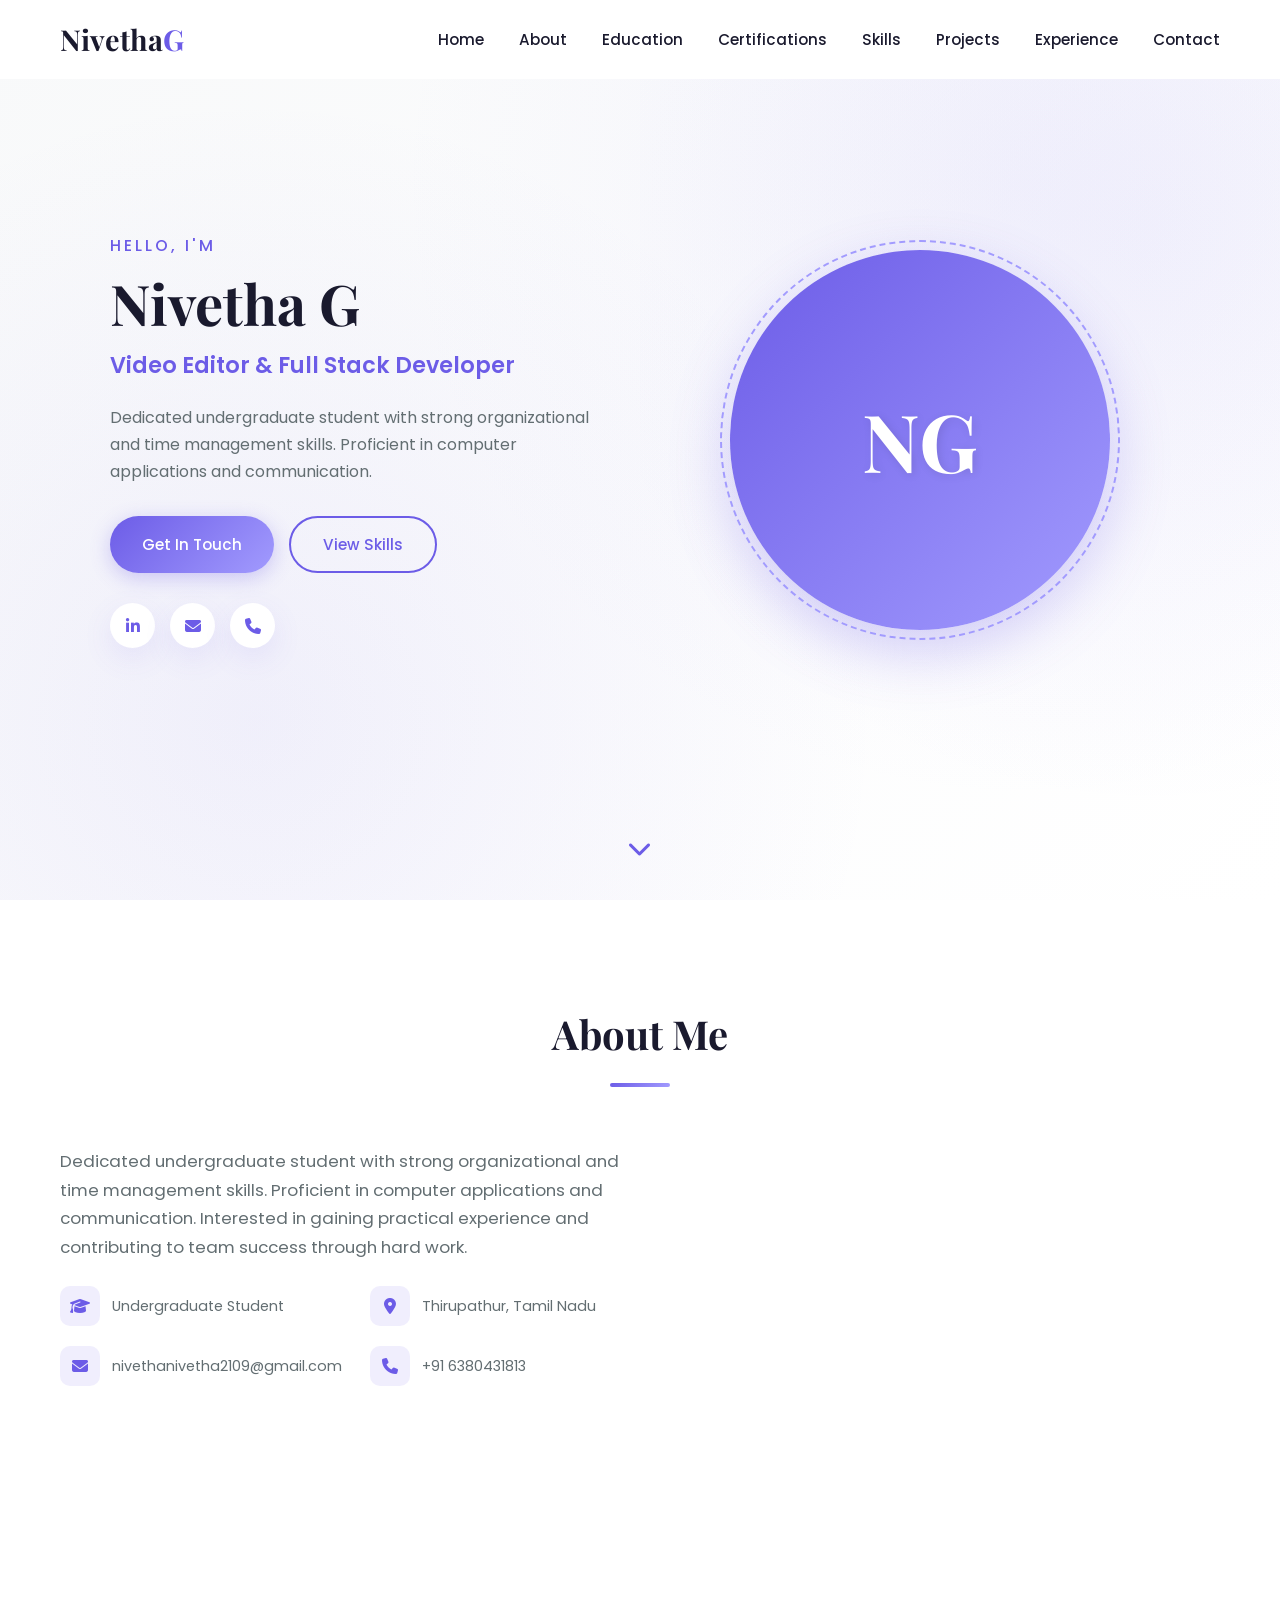
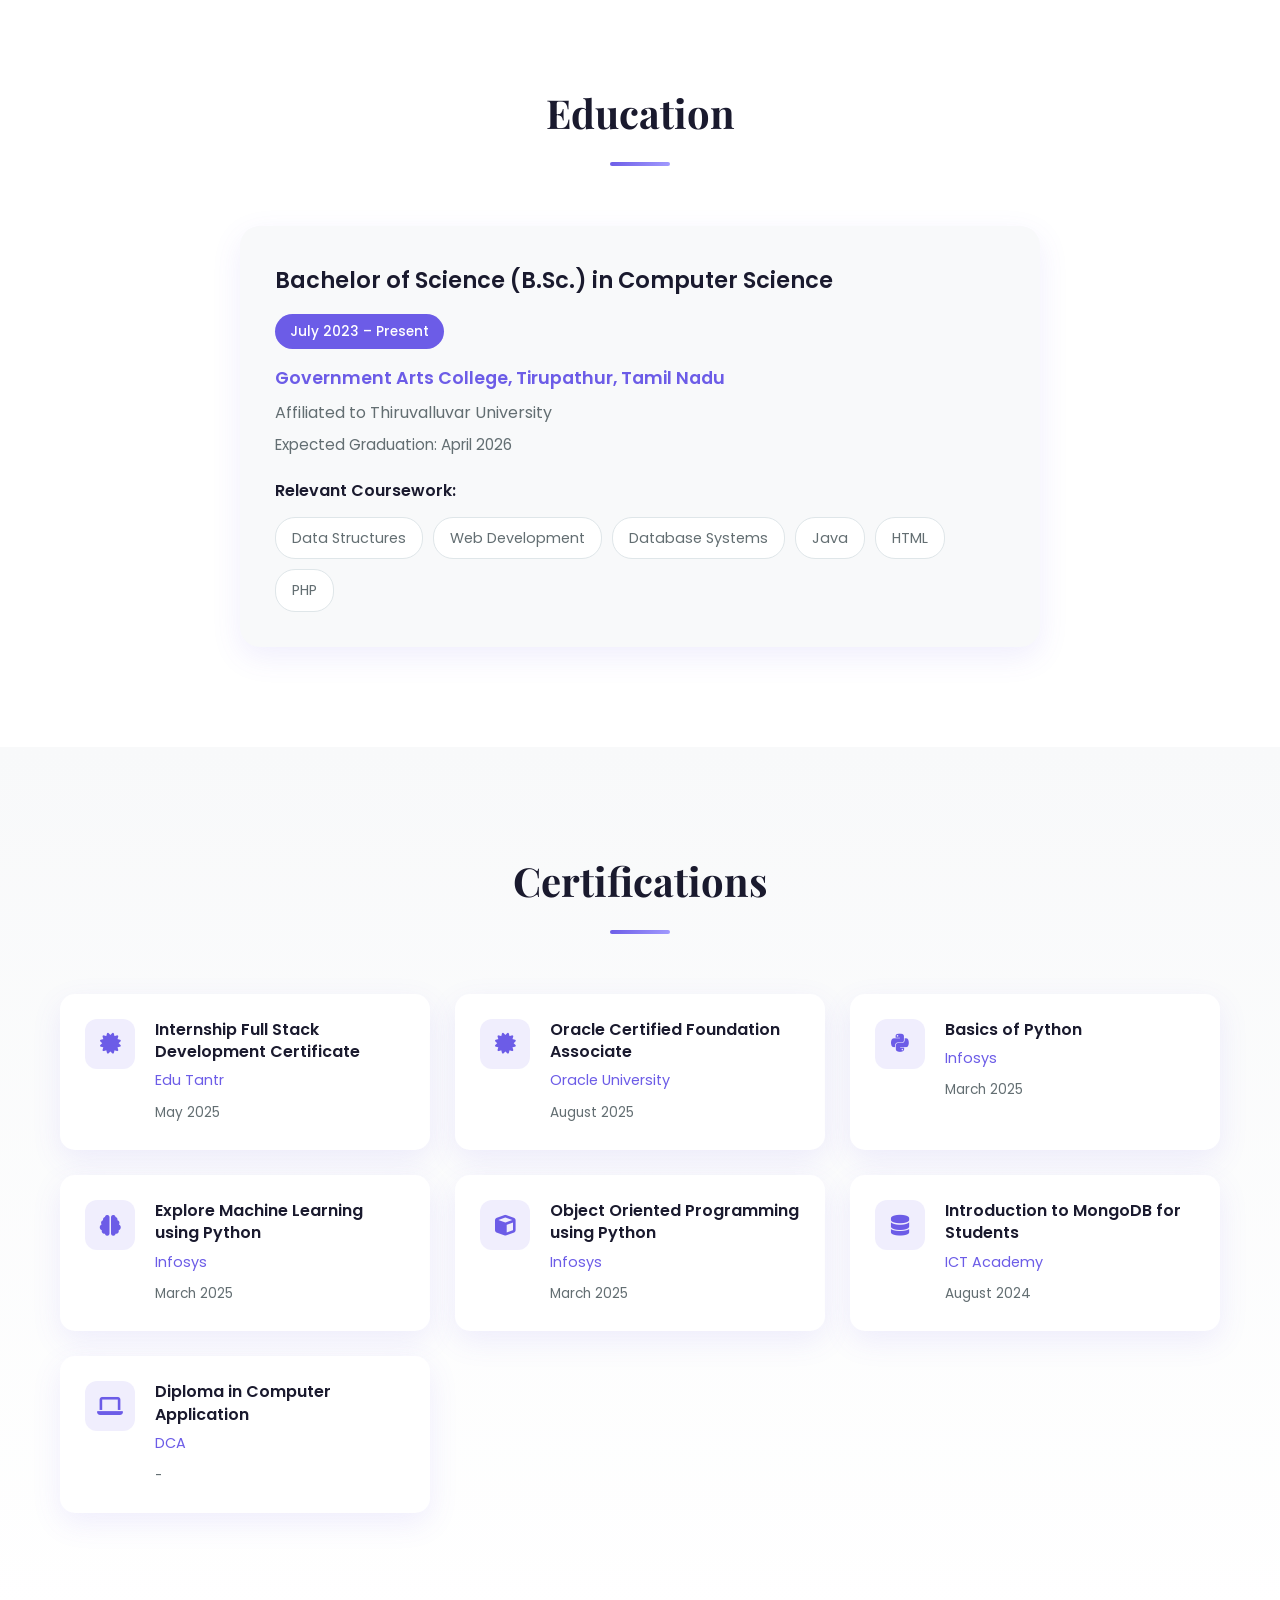
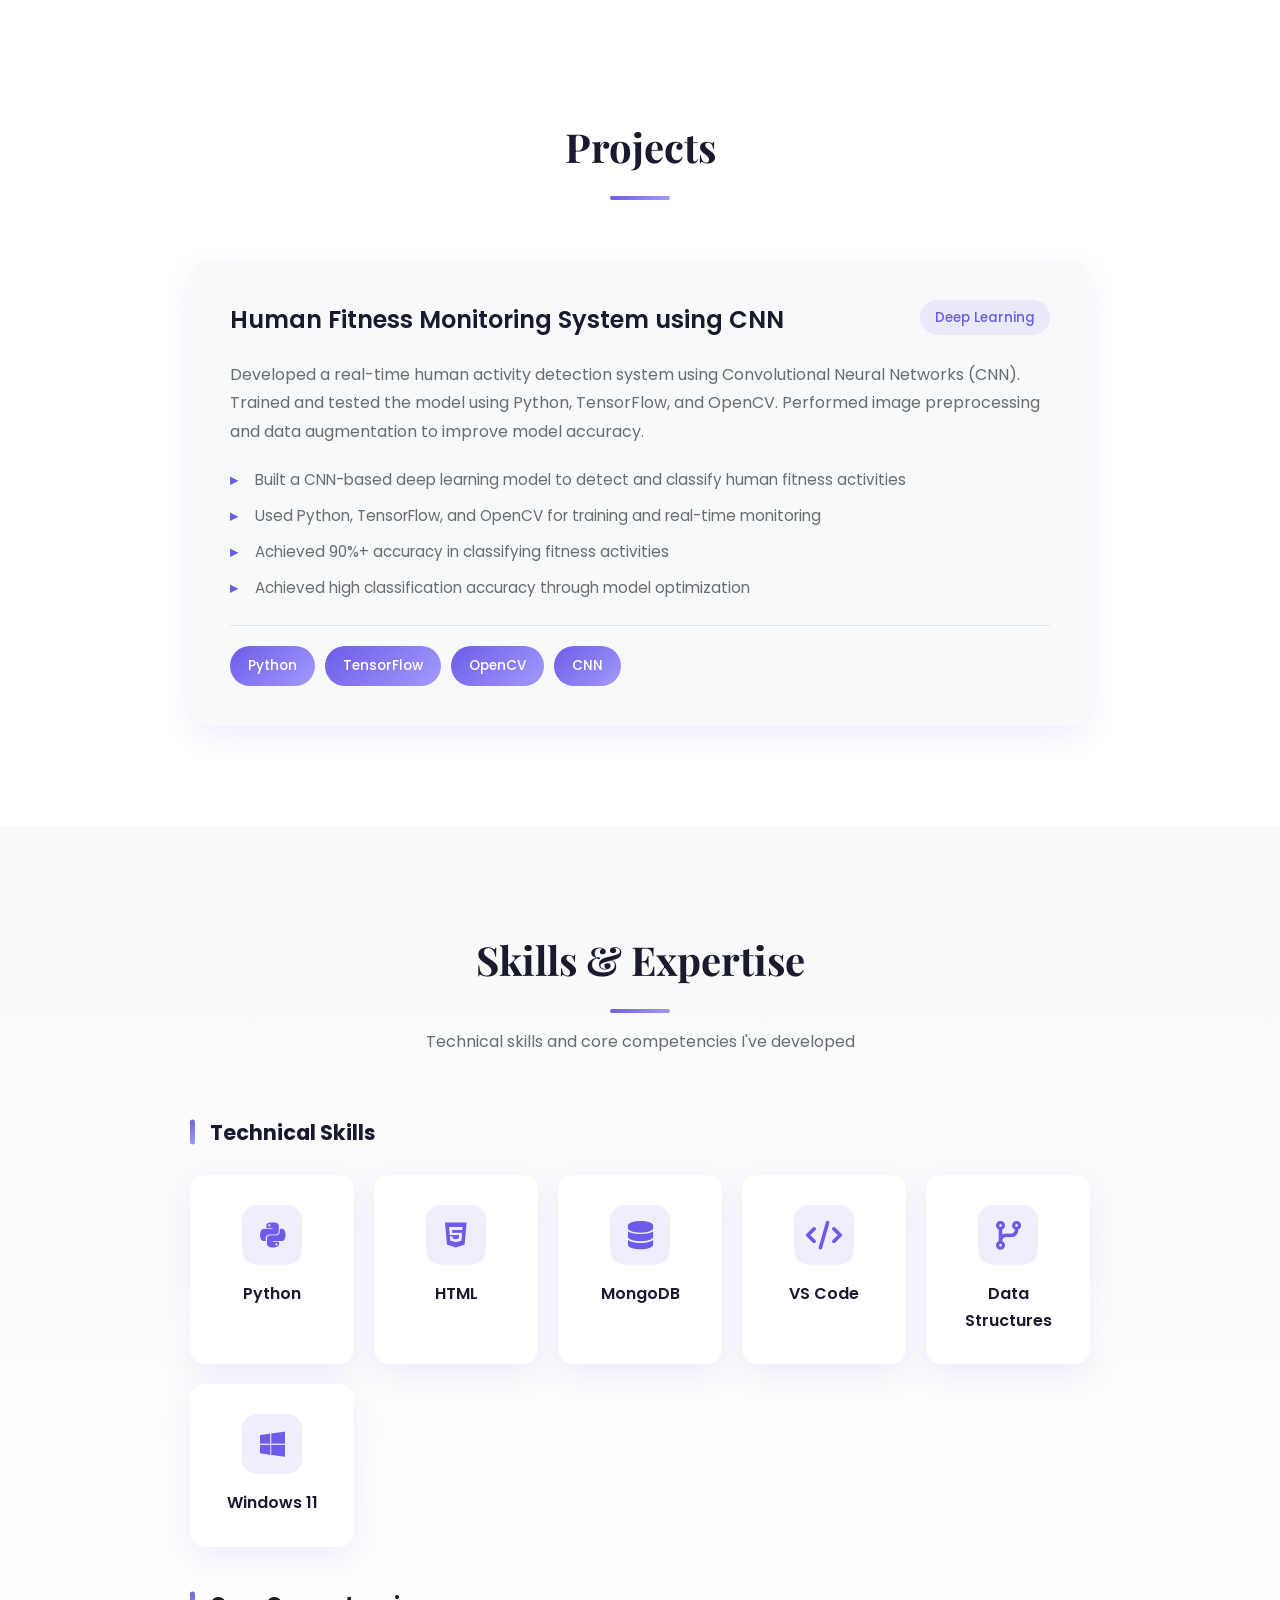
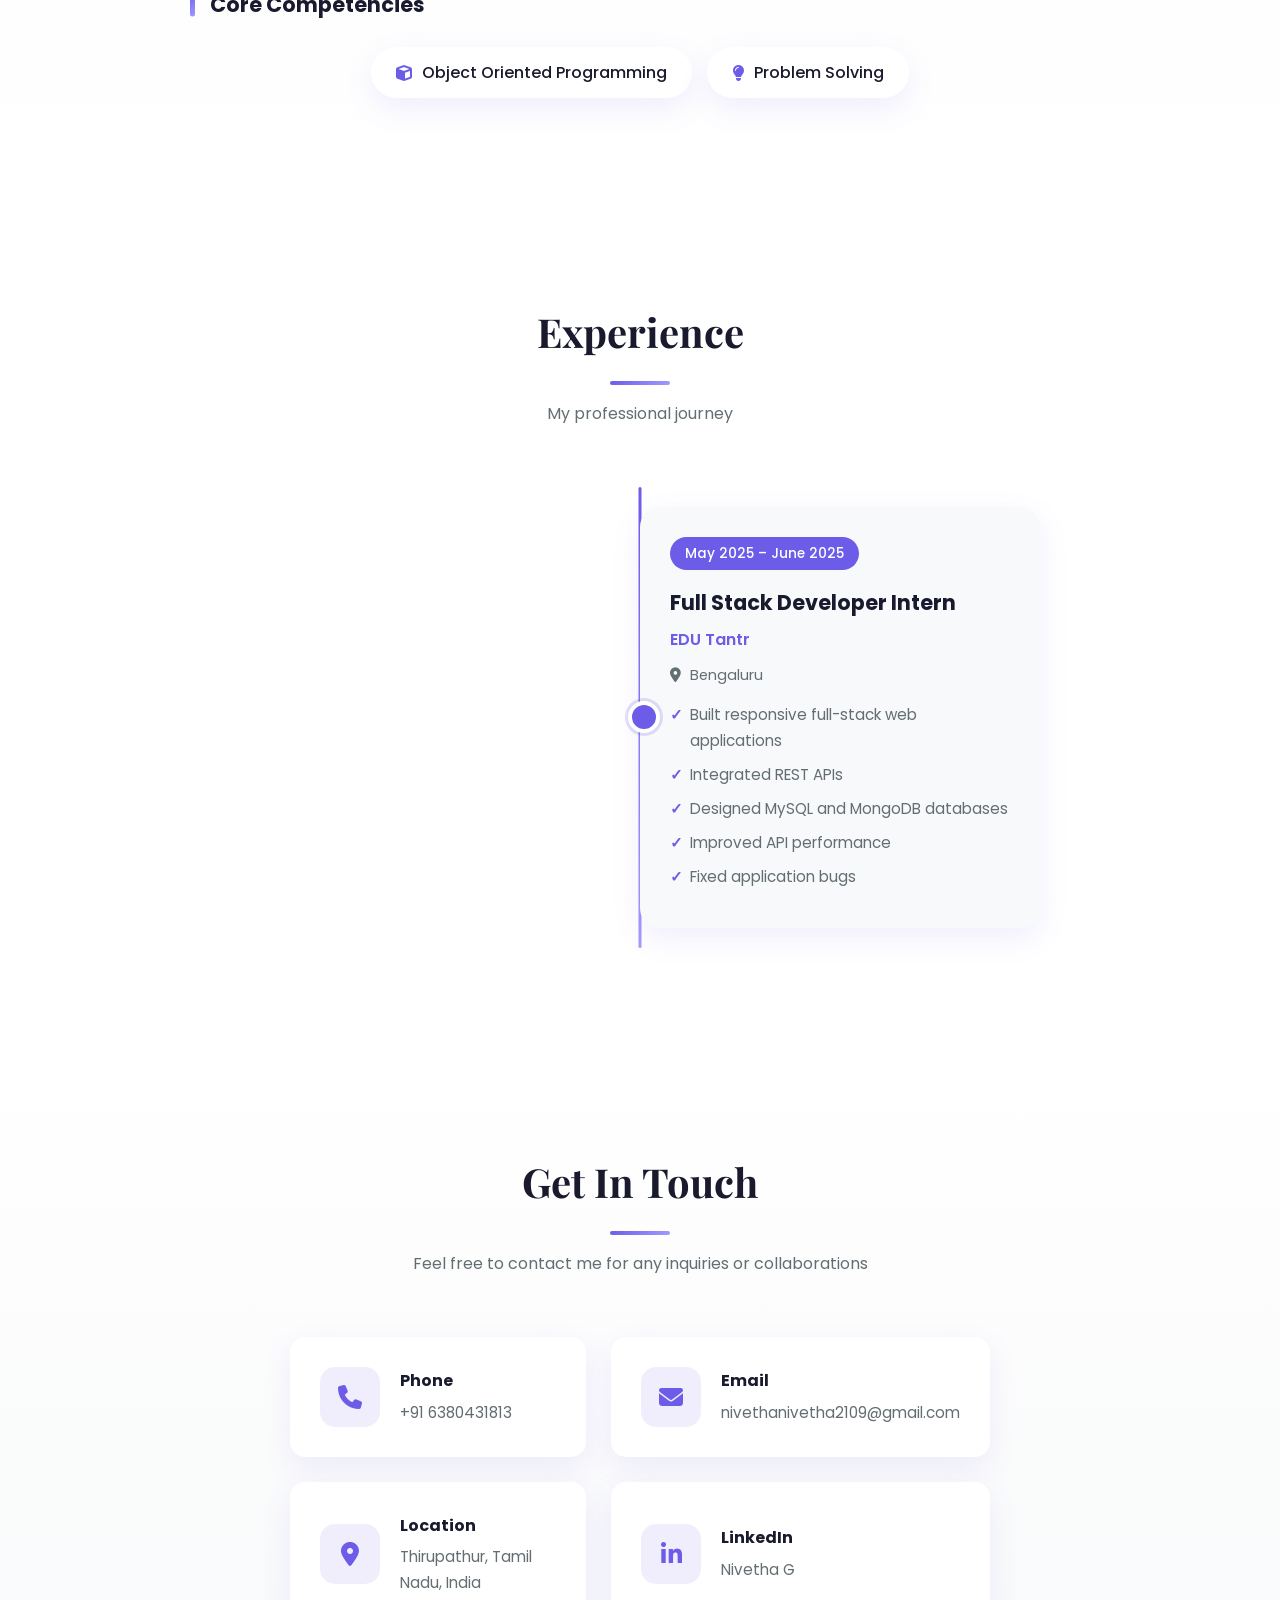
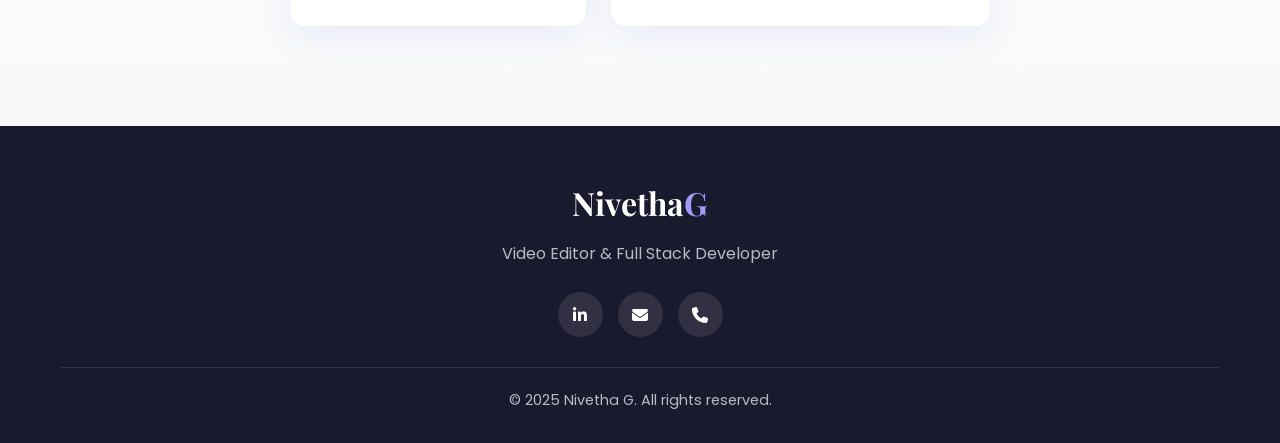
==== index.html @ 97161a3c "first commit" ====
<!DOCTYPE html>
<html lang="en">

<head>
    <meta charset="UTF-8">
    <meta name="viewport" content="width=device-width, initial-scale=1.0">
    <meta name="description" content="Nivetha G - Video Editor & Full Stack Developer Portfolio">
    <meta name="keywords" content="Full Stack Developer, Video Editor, Portfolio, Python, HTML, MongoDB">
    <meta name="author" content="Nivetha G">
    <title>Nivetha G | Video Editor & Full Stack Developer</title>
    <link rel="stylesheet" href="style.css">
    <link rel="preconnect" href="https://fonts.googleapis.com">
    <link rel="preconnect" href="https://fonts.gstatic.com" crossorigin>
    <link
        href="https://fonts.googleapis.com/css2?family=Poppins:wght@300;400;500;600;700&family=Playfair+Display:wght@400;500;600;700&display=swap"
        rel="stylesheet">
    <link rel="stylesheet" href="https://cdnjs.cloudflare.com/ajax/libs/font-awesome/6.4.0/css/all.min.css">
</head>

<body>
    <!-- Navigation -->
    <nav class="navbar" id="navbar">
        <div class="container">
            <a href="#home" class="logo">Nivetha<span>G</span></a>
            <ul class="nav-links">
                <li><a href="#home">Home</a></li>
                <li><a href="#about">About</a></li>
                <li><a href="#education">Education</a></li>
                <li><a href="#certifications">Certifications</a></li>
                <li><a href="#skills">Skills</a></li>
                <li><a href="#projects">Projects</a></li>
                <li><a href="#experience">Experience</a></li>
                <li><a href="#contact">Contact</a></li>
            </ul>
            <div class="hamburger" id="hamburger">
                <span></span>
                <span></span>
                <span></span>
            </div>
        </div>
    </nav>

    <!-- Hero Section -->
    <section class="hero" id="home">
        <div class="hero-bg"></div>
        <div class="container">
            <div class="hero-content">
                <div class="hero-text">
                    <span class="greeting">Hello, I'm</span>
                    <h1>Nivetha G</h1>
                    <p class="tagline">Video Editor & Full Stack Developer</p>
                    <p class="hero-intro">Dedicated undergraduate student with strong organizational and time management
                        skills. Proficient in computer applications and communication.</p>
                    <div class="hero-buttons">
                        <a href="#contact" class="btn btn-primary">Get In Touch</a>
                        <a href="#skills" class="btn btn-outline">View Skills</a>
                    </div>
                    <div class="social-links">
                        <a href="https://www.linkedin.com/in/nivetha-nivetha-5a3a42319/" target="_blank"
                            aria-label="LinkedIn"><i class="fab fa-linkedin-in"></i></a>
                        <a href="mailto:nivethanivetha2109@gmail.com" aria-label="Email"><i
                                class="fas fa-envelope"></i></a>
                        <a href="tel:6380431813" aria-label="Phone"><i class="fas fa-phone"></i></a>
                    </div>
                </div>
                <div class="hero-visual">
                    <div class="avatar-container">
                        <div class="avatar-placeholder">NG</div>
                    </div>
                </div>
            </div>
        </div>
        <a href="#about" class="scroll-down">
            <i class="fas fa-chevron-down"></i>
        </a>
    </section>

    <!-- About Section -->
    <section class="about" id="about">
        <div class="container">
            <div class="section-header">
                <h2>About Me</h2>
                <div class="underline"></div>
            </div>
            <div class="about-content">
                <div class="about-text">
                    <p>Dedicated undergraduate student with strong organizational and time management skills. Proficient
                        in computer applications and communication. Interested in gaining practical experience and
                        contributing to team success through hard work.</p>
                    <div class="about-info">
                        <div class="info-item">
                            <i class="fas fa-graduation-cap"></i>
                            <span>Undergraduate Student</span>
                        </div>
                        <div class="info-item">
                            <i class="fas fa-map-marker-alt"></i>
                            <span>Thirupathur, Tamil Nadu</span>
                        </div>
                        <div class="info-item">
                            <i class="fas fa-envelope"></i>
                            <span>nivethanivetha2109@gmail.com</span>
                        </div>
                        <div class="info-item">
                            <i class="fas fa-phone"></i>
                            <span>+91 6380431813</span>
                        </div>
                    </div>
                </div>
                <div class="about-stats">
                    <div class="stat-card">
                        <div class="stat-number">1+</div>
                        <div class="stat-label">Years Experience</div>
                    </div>
                    <div class="stat-card">
                        <div class="stat-number">5+</div>
                        <div class="stat-label">Skills</div>
                    </div>
                    <div class="stat-card">
                        <div class="stat-number">5+</div>
                        <div class="stat-label">Technologies</div>
                    </div>
                    <div class="stat-card">
                        <div class="stat-number">1</div>
                        <div class="stat-label">Internship</div>
                    </div>
                </div>
            </div>
        </div>
    </section>

    <!-- Education Section -->
    <section class="education" id="education">
        <div class="container">
            <div class="section-header">
                <h2>Education</h2>
                <div class="underline"></div>
            </div>
            <div class="education-content">
                <div class="education-card">
                    <div class="edu-header">
                        <h3>Bachelor of Science (B.Sc.) in Computer Science</h3>
                        <span class="edu-year">July 2023 – Present</span>
                    </div>
                    <h4 class="edu-college">Government Arts College, Tirupathur, Tamil Nadu</h4>
                    <p class="edu-affiliation">Affiliated to Thiruvalluvar University</p>
                    <p class="edu-expected">Expected Graduation: April 2026</p>
                    <div class="edu-coursework">
                        <h5>Relevant Coursework:</h5>
                        <ul class="course-list">
                            <li>Data Structures</li>
                            <li>Web Development</li>
                            <li>Database Systems</li>
                            <li>Java</li>
                            <li>HTML</li>
                            <li>PHP</li>
                        </ul>
                    </div>
                </div>
            </div>
        </div>
    </section>

    <!-- Certifications Section -->
    <section class="certifications" id="certifications">
        <div class="container">
            <div class="section-header">
                <h2>Certifications</h2>
                <div class="underline"></div>
            </div>
            <div class="cert-grid">
                <div class="cert-card">
                    <div class="cert-icon"><i class="fas fa-certificate"></i></div>
                    <div class="cert-details">
                        <h4>Internship Full Stack Development Certificate</h4>
                        <p class="cert-issuer">Edu Tantr</p>
                        <span class="cert-date">May 2025</span>
                    </div>
                </div>
                <div class="cert-card">
                    <div class="cert-icon"><i class="fas fa-certificate"></i></div>
                    <div class="cert-details">
                        <h4>Oracle Certified Foundation Associate</h4>
                        <p class="cert-issuer">Oracle University</p>
                        <span class="cert-date">August 2025</span>
                    </div>
                </div>
                <div class="cert-card">
                    <div class="cert-icon"><i class="fab fa-python"></i></div>
                    <div class="cert-details">
                        <h4>Basics of Python</h4>
                        <p class="cert-issuer">Infosys</p>
                        <span class="cert-date">March 2025</span>
                    </div>
                </div>
                <div class="cert-card">
                    <div class="cert-icon"><i class="fas fa-brain"></i></div>
                    <div class="cert-details">
                        <h4>Explore Machine Learning using Python</h4>
                        <p class="cert-issuer">Infosys</p>
                        <span class="cert-date">March 2025</span>
                    </div>
                </div>
                <div class="cert-card">
                    <div class="cert-icon"><i class="fas fa-cube"></i></div>
                    <div class="cert-details">
                        <h4>Object Oriented Programming using Python</h4>
                        <p class="cert-issuer">Infosys</p>
                        <span class="cert-date">March 2025</span>
                    </div>
                </div>
                <div class="cert-card">
                    <div class="cert-icon"><i class="fas fa-database"></i></div>
                    <div class="cert-details">
                        <h4>Introduction to MongoDB for Students</h4>
                        <p class="cert-issuer">ICT Academy</p>
                        <span class="cert-date">August 2024</span>
                    </div>
                </div>
                <div class="cert-card">
                    <div class="cert-icon"><i class="fas fa-laptop"></i></div>
                    <div class="cert-details">
                        <h4>Diploma in Computer Application</h4>
                        <p class="cert-issuer">DCA</p>
                        <span class="cert-date">-</span>
                    </div>
                </div>
            </div>
        </div>
    </section>

    <!-- Projects Section -->
    <section class="projects" id="projects">
        <div class="container">
            <div class="section-header">
                <h2>Projects</h2>
                <div class="underline"></div>
            </div>
            <div class="projects-content">
                <div class="project-card">
                    <div class="project-header">
                        <h3>Human Fitness Monitoring System using CNN</h3>
                        <span class="project-tag">Deep Learning</span>
                    </div>
                    <div class="project-description">
                        <p>Developed a real-time human activity detection system using Convolutional Neural Networks
                            (CNN). Trained and tested the model using Python, TensorFlow, and OpenCV. Performed image
                            preprocessing and data augmentation to improve model accuracy.</p>
                        <ul class="project-highlights">
                            <li>Built a CNN-based deep learning model to detect and classify human fitness activities
                            </li>
                            <li>Used Python, TensorFlow, and OpenCV for training and real-time monitoring</li>
                            <li>Achieved 90%+ accuracy in classifying fitness activities</li>
                            <li>Achieved high classification accuracy through model optimization</li>
                        </ul>
                    </div>
                    <div class="project-tech">
                        <span class="tech-badge">Python</span>
                        <span class="tech-badge">TensorFlow</span>
                        <span class="tech-badge">OpenCV</span>
                        <span class="tech-badge">CNN</span>
                    </div>
                </div>
            </div>
        </div>
    </section>

    <!-- Skills Section -->
    <section class="skills" id="skills">
        <div class="container">
            <div class="section-header">
                <h2>Skills & Expertise</h2>
                <div class="underline"></div>
                <p>Technical skills and core competencies I've developed</p>
            </div>
            <div class="skills-grid">
                <h3 class="skills-category">Technical Skills</h3>
                <div class="skill-cards">
                    <div class="skill-card">
                        <div class="skill-icon"><i class="fab fa-python"></i></div>
                        <h4>Python</h4>
                    </div>
                    <div class="skill-card">
                        <div class="skill-icon"><i class="fab fa-html5"></i></div>
                        <h4>HTML</h4>
                    </div>
                    <div class="skill-card">
                        <div class="skill-icon"><i class="fas fa-database"></i></div>
                        <h4>MongoDB</h4>
                    </div>
                    <div class="skill-card">
                        <div class="skill-icon"><i class="fas fa-code"></i></div>
                        <h4>VS Code</h4>
                    </div>
                    <div class="skill-card">
                        <div class="skill-icon"><i class="fas fa-code-branch"></i></div>
                        <h4>Data Structures</h4>
                    </div>
                    <div class="skill-card">
                        <div class="skill-icon"><i class="fab fa-windows"></i></div>
                        <h4>Windows 11</h4>
                    </div>
                </div>
                <h3 class="skills-category">Core Competencies</h3>
                <div class="competencies">
                    <div class="competency-badge">
                        <i class="fas fa-cube"></i>
                        <span>Object Oriented Programming</span>
                    </div>
                    <div class="competency-badge">
                        <i class="fas fa-lightbulb"></i>
                        <span>Problem Solving</span>
                    </div>
                </div>
            </div>
        </div>
    </section>

    <!-- Experience Section -->
    <section class="experience" id="experience">
        <div class="container">
            <div class="section-header">
                <h2>Experience</h2>
                <div class="underline"></div>
                <p>My professional journey</p>
            </div>
            <div class="timeline">
                <div class="timeline-item">
                    <div class="timeline-content">
                        <span class="timeline-date">May 2025 – June 2025</span>
                        <h3>Full Stack Developer Intern</h3>
                        <h4>EDU Tantr</h4>
                        <p class="location"><i class="fas fa-map-marker-alt"></i> Bengaluru</p>
                        <ul class="responsibilities">
                            <li>Built responsive full-stack web applications</li>
                            <li>Integrated REST APIs</li>
                            <li>Designed MySQL and MongoDB databases</li>
                            <li>Improved API performance</li>
                            <li>Fixed application bugs</li>
                        </ul>
                    </div>
                </div>
            </div>
        </div>
    </section>

    <!-- Contact Section -->
    <section class="contact" id="contact">
        <div class="container">
            <div class="section-header">
                <h2>Get In Touch</h2>
                <div class="underline"></div>
                <p>Feel free to contact me for any inquiries or collaborations</p>
            </div>
            <div class="contact-content">
                <div class="contact-info">
                    <div class="contact-item">
                        <div class="contact-icon">
                            <i class="fas fa-phone"></i>
                        </div>
                        <div class="contact-details">
                            <h4>Phone</h4>
                            <a href="tel:6380431813">+91 6380431813</a>
                        </div>
                    </div>
                    <div class="contact-item">
                        <div class="contact-icon">
                            <i class="fas fa-envelope"></i>
                        </div>
                        <div class="contact-details">
                            <h4>Email</h4>
                            <a href="mailto:nivethanivetha2109@gmail.com">nivethanivetha2109@gmail.com</a>
                        </div>
                    </div>
                    <div class="contact-item">
                        <div class="contact-icon">
                            <i class="fas fa-map-marker-alt"></i>
                        </div>
                        <div class="contact-details">
                            <h4>Location</h4>
                            <p>Thirupathur, Tamil Nadu, India</p>
                        </div>
                    </div>
                    <div class="contact-item">
                        <div class="contact-icon">
                            <i class="fab fa-linkedin-in"></i>
                        </div>
                        <div class="contact-details">
                            <h4>LinkedIn</h4>
                            <a href="https://www.linkedin.com/in/nivetha-nivetha-5a3a42319/" target="_blank">Nivetha
                                G</a>
                        </div>
                    </div>
                </div>
            </div>
        </div>
    </section>

    <!-- Footer -->
    <footer>
        <div class="container">
            <div class="footer-content">
                <div class="footer-logo">
                    <a href="#home">Nivetha<span>G</span></a>
                </div>
                <p class="footer-tagline">Video Editor & Full Stack Developer</p>
                <div class="footer-social">
                    <a href="https://www.linkedin.com/in/nivetha-nivetha-5a3a42319/" target="_blank"
                        aria-label="LinkedIn"><i class="fab fa-linkedin-in"></i></a>
                    <a href="mailto:nivethanivetha2109@gmail.com" aria-label="Email"><i class="fas fa-envelope"></i></a>
                    <a href="tel:6380431813" aria-label="Phone"><i class="fas fa-phone"></i></a>
                </div>
                <p class="copyright">© 2025 Nivetha G. All rights reserved.</p>
            </div>
        </div>
    </footer>

    <script>
        // Mobile Navigation Toggle
        const hamburger = document.getElementById('hamburger');
        const navLinks = document.querySelector('.nav-links');

        hamburger.addEventListener('click', () => {
            navLinks.classList.toggle('active');
            hamburger.classList.toggle('active');
        });

        // Close mobile menu when clicking a link
        document.querySelectorAll('.nav-links a').forEach(link => {
            link.addEventListener('click', () => {
                navLinks.classList.remove('active');
                hamburger.classList.remove('active');
            });
        });

        // Navbar scroll effect
        window.addEventListener('scroll', () => {
            const navbar = document.getElementById('navbar');
            if (window.scrollY > 50) {
                navbar.classList.add('scrolled');
            } else {
                navbar.classList.remove('scrolled');
            }
        });

        // Smooth scroll for anchor links
        document.querySelectorAll('a[href^="#"]').forEach(anchor => {
            anchor.addEventListener('click', function (e) {
                e.preventDefault();
                const target = document.querySelector(this.getAttribute('href'));
                if (target) {
                    target.scrollIntoView({
                        behavior: 'smooth',
                        block: 'start'
                    });
                }
            });
        });

        // Scroll reveal animation
        const observerOptions = {
            threshold: 0.1,
            rootMargin: '0px 0px -50px 0px'
        };

        const observer = new IntersectionObserver((entries) => {
            entries.forEach(entry => {
                if (entry.isIntersecting) {
                    entry.target.classList.add('visible');
                }
            });
        }, observerOptions);

        document.querySelectorAll('.skill-card, .contact-item, .timeline-item').forEach(el => {
            observer.observe(el);
        });
    </script>
</body>

</html>
---- style.css ----
/* ===== CSS Variables ===== */
:root {
    --primary: #1a1a2e;
    --secondary: #16213e;
    --accent: #6c5ce7;
    --accent-light: #a29bfe;
    --accent-dark: #5046b5;
    --bg-light: #f8f9fa;
    --bg-dark: #0f0f1a;
    --card-bg: #ffffff;
    --text-primary: #1a1a2e;
    --text-secondary: #636e72;
    --text-light: #b2bec3;
    --border: #dfe6e9;
    --gradient: linear-gradient(135deg, #6c5ce7 0%, #a29bfe 100%);
    --shadow: 0 10px 30px rgba(108, 92, 231, 0.1);
    --shadow-hover: 0 20px 40px rgba(108, 92, 231, 0.2);
    --transition: all 0.3s ease;
}

/* ===== Reset & Base ===== */
* {
    margin: 0;
    padding: 0;
    box-sizing: border-box;
}

html {
    scroll-behavior: smooth;
}

body {
    font-family: 'Poppins', sans-serif;
    background: var(--bg-light);
    color: var(--text-primary);
    line-height: 1.7;
    overflow-x: hidden;
}

a {
    text-decoration: none;
    color: inherit;
}

ul {
    list-style: none;
}

.container {
    max-width: 1200px;
    margin: 0 auto;
    padding: 0 20px;
}

/* ===== Navigation ===== */
.navbar {
    position: fixed;
    top: 0;
    left: 0;
    width: 100%;
    background: rgba(255, 255, 255, 0.95);
    backdrop-filter: blur(10px);
    z-index: 1000;
    padding: 15px 0;
    transition: var(--transition);
}

.navbar.scrolled {
    box-shadow: 0 2px 20px rgba(0, 0, 0, 0.1);
}

.navbar .container {
    display: flex;
    justify-content: space-between;
    align-items: center;
}

.logo {
    font-family: 'Playfair Display', serif;
    font-size: 1.8rem;
    font-weight: 700;
    color: var(--text-primary);
}

.logo span {
    color: var(--accent);
}

.nav-links {
    display: flex;
    gap: 35px;
}

.nav-links a {
    font-weight: 500;
    font-size: 0.95rem;
    color: var(--text-primary);
    position: relative;
    transition: var(--transition);
}

.nav-links a::after {
    content: '';
    position: absolute;
    bottom: -5px;
    left: 0;
    width: 0;
    height: 2px;
    background: var(--gradient);
    transition: width 0.3s ease;
}

.nav-links a:hover {
    color: var(--accent);
}

.nav-links a:hover::after {
    width: 100%;
}

.hamburger {
    display: none;
    flex-direction: column;
    cursor: pointer;
    gap: 5px;
}

.hamburger span {
    width: 25px;
    height: 2px;
    background: var(--text-primary);
    transition: var(--transition);
}

/* ===== Hero Section ===== */
.hero {
    min-height: 100vh;
    display: flex;
    align-items: center;
    padding-top: 80px;
    position: relative;
    overflow: hidden;
}

.hero-bg {
    position: absolute;
    top: 0;
    left: 0;
    width: 100%;
    height: 100%;
    background:
        radial-gradient(circle at 20% 80%, rgba(108, 92, 231, 0.08) 0%, transparent 50%),
        radial-gradient(circle at 80% 20%, rgba(162, 155, 254, 0.08) 0%, transparent 50%),
        linear-gradient(135deg, #f8f9fa 0%, #fff 100%);
    z-index: -1;
}

.hero-bg::before {
    content: '';
    position: absolute;
    top: -50%;
    right: -30%;
    width: 80%;
    height: 150%;
    background: radial-gradient(circle, rgba(108, 92, 231, 0.05) 0%, transparent 70%);
    animation: float 20s infinite ease-in-out;
}

@keyframes float {

    0%,
    100% {
        transform: translate(0, 0) rotate(0deg);
    }

    33% {
        transform: translate(30px, -30px) rotate(5deg);
    }

    66% {
        transform: translate(-20px, 20px) rotate(-5deg);
    }
}

.hero-content {
    display: grid;
    grid-template-columns: 1fr 1fr;
    gap: 60px;
    align-items: center;
}

.hero-text {
    animation: slideInLeft 1s ease;
}

@keyframes slideInLeft {
    from {
        opacity: 0;
        transform: translateX(-50px);
    }

    to {
        opacity: 1;
        transform: translateX(0);
    }
}

.greeting {
    font-size: 1rem;
    color: var(--accent);
    font-weight: 500;
    letter-spacing: 3px;
    text-transform: uppercase;
    margin-bottom: 10px;
    display: block;
}

.hero-text h1 {
    font-family: 'Playfair Display', serif;
    font-size: 3.5rem;
    line-height: 1.2;
    margin-bottom: 10px;
    color: var(--primary);
}

.tagline {
    font-size: 1.4rem;
    color: var(--accent);
    font-weight: 600;
    margin-bottom: 20px;
}

.hero-intro {
    color: var(--text-secondary);
    font-size: 1rem;
    margin-bottom: 30px;
    max-width: 500px;
}

.hero-buttons {
    display: flex;
    gap: 15px;
    margin-bottom: 30px;
}

.btn {
    padding: 14px 32px;
    border-radius: 50px;
    font-family: 'Poppins', sans-serif;
    font-weight: 500;
    font-size: 0.95rem;
    cursor: pointer;
    transition: var(--transition);
    text-decoration: none;
    display: inline-flex;
    align-items: center;
    gap: 8px;
}

.btn-primary {
    background: var(--gradient);
    color: white;
    border: none;
    box-shadow: 0 5px 20px rgba(108, 92, 231, 0.3);
}

.btn-primary:hover {
    transform: translateY(-3px);
    box-shadow: 0 8px 25px rgba(108, 92, 231, 0.4);
}

.btn-outline {
    background: transparent;
    color: var(--accent);
    border: 2px solid var(--accent);
}

.btn-outline:hover {
    background: var(--accent);
    color: white;
    transform: translateY(-3px);
}

.social-links {
    display: flex;
    gap: 15px;
}

.social-links a {
    width: 45px;
    height: 45px;
    border-radius: 50%;
    background: white;
    display: flex;
    align-items: center;
    justify-content: center;
    color: var(--accent);
    box-shadow: var(--shadow);
    transition: var(--transition);
}

.social-links a:hover {
    background: var(--accent);
    color: white;
    transform: translateY(-3px);
}

.hero-visual {
    display: flex;
    justify-content: center;
    align-items: center;
    animation: slideInRight 1s ease;
    animation-delay: 0.3s;
    opacity: 0;
    animation-fill-mode: forwards;
}

@keyframes slideInRight {
    from {
        opacity: 0;
        transform: translateX(50px);
    }

    to {
        opacity: 1;
        transform: translateX(0);
    }
}

.avatar-container {
    width: 380px;
    height: 380px;
    border-radius: 50%;
    background: var(--gradient);
    display: flex;
    align-items: center;
    justify-content: center;
    position: relative;
    box-shadow: 0 20px 60px rgba(108, 92, 231, 0.3);
}

.avatar-container::before {
    content: '';
    position: absolute;
    inset: -10px;
    border-radius: 50%;
    border: 2px dashed var(--accent-light);
    animation: rotate 30s linear infinite;
}

@keyframes rotate {
    from {
        transform: rotate(0deg);
    }

    to {
        transform: rotate(360deg);
    }
}

.avatar-placeholder {
    font-family: 'Playfair Display', serif;
    font-size: 5rem;
    font-weight: 700;
    color: white;
    text-shadow: 2px 2px 10px rgba(0, 0, 0, 0.1);
}

.scroll-down {
    position: absolute;
    bottom: 30px;
    left: 50%;
    transform: translateX(-50%);
    color: var(--accent);
    font-size: 1.5rem;
    animation: bounce 2s infinite;
}

@keyframes bounce {

    0%,
    20%,
    50%,
    80%,
    100% {
        transform: translateX(-50%) translateY(0);
    }

    40% {
        transform: translateX(-50%) translateY(-10px);
    }

    60% {
        transform: translateX(-50%) translateY(-5px);
    }
}

/* ===== Section Styles ===== */
section {
    padding: 100px 0;
}

.section-header {
    text-align: center;
    margin-bottom: 60px;
}

.section-header h2 {
    font-family: 'Playfair Display', serif;
    font-size: 2.5rem;
    color: var(--primary);
    margin-bottom: 15px;
}

.underline {
    width: 60px;
    height: 4px;
    background: var(--gradient);
    margin: 0 auto;
    border-radius: 2px;
}

.section-header p {
    color: var(--text-secondary);
    margin-top: 15px;
    max-width: 600px;
    margin-left: auto;
    margin-right: auto;
}

/* ===== About Section ===== */
.about {
    background: white;
}

.about-content {
    display: grid;
    grid-template-columns: 1.2fr 1fr;
    gap: 60px;
    align-items: start;
}

.about-text p {
    color: var(--text-secondary);
    margin-bottom: 25px;
    font-size: 1.05rem;
}

.about-info {
    display: grid;
    grid-template-columns: 1fr 1fr;
    gap: 20px;
}

.info-item {
    display: flex;
    align-items: center;
    gap: 12px;
}

.info-item i {
    width: 40px;
    height: 40px;
    border-radius: 10px;
    background: rgba(108, 92, 231, 0.1);
    color: var(--accent);
    display: flex;
    align-items: center;
    justify-content: center;
    font-size: 1rem;
}

.info-item span {
    color: var(--text-secondary);
    font-size: 0.9rem;
}

.about-stats {
    display: grid;
    grid-template-columns: repeat(2, 1fr);
    gap: 20px;
}

.stat-card {
    background: var(--bg-light);
    padding: 30px 20px;
    border-radius: 15px;
    text-align: center;
    box-shadow: var(--shadow);
    transition: var(--transition);
    opacity: 0;
    transform: translateY(20px);
}

.stat-card.visible {
    opacity: 1;
    transform: translateY(0);
}

.stat-card:hover {
    transform: translateY(-5px);
    box-shadow: var(--shadow-hover);
}

.stat-card .stat-number {
    font-family: 'Playfair Display', serif;
    font-size: 2.5rem;
    color: var(--accent);
    font-weight: 700;
}

.stat-card .stat-label {
    color: var(--text-secondary);
    font-size: 0.85rem;
    margin-top: 5px;
}

/* ===== Skills Section ===== */
.skills {
    background: linear-gradient(180deg, #f8f9fa 0%, #fff 100%);
}

.skills-grid {
    max-width: 900px;
    margin: 0 auto;
}

.skills-category {
    font-size: 1.3rem;
    color: var(--primary);
    margin-bottom: 25px;
    margin-top: 30px;
    position: relative;
    padding-left: 20px;
}

.skills-category::before {
    content: '';
    position: absolute;
    left: 0;
    top: 50%;
    transform: translateY(-50%);
    width: 5px;
    height: 25px;
    background: var(--gradient);
    border-radius: 3px;
}

.skill-cards {
    display: grid;
    grid-template-columns: repeat(auto-fit, minmax(150px, 1fr));
    gap: 20px;
    margin-bottom: 40px;
}

.skill-card {
    background: white;
    padding: 30px 20px;
    border-radius: 15px;
    text-align: center;
    box-shadow: var(--shadow);
    transition: var(--transition);
    opacity: 0;
    transform: translateY(20px);
}

.skill-card.visible {
    opacity: 1;
    transform: translateY(0);
}

.skill-card:hover {
    transform: translateY(-8px);
    box-shadow: var(--shadow-hover);
}

.skill-icon {
    width: 60px;
    height: 60px;
    margin: 0 auto 15px;
    background: rgba(108, 92, 231, 0.1);
    border-radius: 15px;
    display: flex;
    align-items: center;
    justify-content: center;
    font-size: 1.8rem;
    color: var(--accent);
    transition: var(--transition);
}

.skill-card:hover .skill-icon {
    background: var(--accent);
    color: white;
}

.skill-card h4 {
    font-size: 1rem;
    color: var(--primary);
    font-weight: 600;
}

.competencies {
    display: flex;
    flex-wrap: wrap;
    gap: 15px;
    justify-content: center;
}

.competency-badge {
    display: flex;
    align-items: center;
    gap: 10px;
    background: white;
    padding: 12px 25px;
    border-radius: 50px;
    box-shadow: var(--shadow);
    transition: var(--transition);
}

.competency-badge:hover {
    transform: translateY(-3px);
    box-shadow: var(--shadow-hover);
}

.competency-badge i {
    color: var(--accent);
}

.competency-badge span {
    color: var(--text-primary);
    font-weight: 500;
}

/* ===== Experience Section ===== */
.experience {
    background: white;
}

.timeline {
    position: relative;
    max-width: 800px;
    margin: 0 auto;
}

.timeline::before {
    content: '';
    position: absolute;
    left: 50%;
    transform: translateX(-50%);
    width: 3px;
    height: 100%;
    background: var(--gradient);
    border-radius: 3px;
}

.timeline-item {
    position: relative;
    padding: 20px 0;
    opacity: 0;
    transform: translateY(20px);
}

.timeline-item.visible {
    opacity: 1;
    transform: translateY(0);
}

.timeline-content {
    background: var(--bg-light);
    padding: 30px;
    border-radius: 20px;
    margin-left: 50%;
    position: relative;
    box-shadow: var(--shadow);
    transition: var(--transition);
}

.timeline-content:hover {
    box-shadow: var(--shadow-hover);
}

.timeline-content::before {
    content: '';
    position: absolute;
    left: -12px;
    top: 50%;
    transform: translateY(-50%);
    width: 24px;
    height: 24px;
    background: var(--accent);
    border-radius: 50%;
    border: 4px solid white;
    box-shadow: 0 0 0 3px rgba(108, 92, 231, 0.2);
}

.timeline-date {
    display: inline-block;
    background: var(--accent);
    color: white;
    padding: 5px 15px;
    border-radius: 20px;
    font-size: 0.85rem;
    font-weight: 500;
    margin-bottom: 15px;
}

.timeline-content h3 {
    font-size: 1.3rem;
    color: var(--primary);
    margin-bottom: 5px;
}

.timeline-content h4 {
    font-size: 1rem;
    color: var(--accent);
    margin-bottom: 10px;
    font-weight: 600;
}

.timeline-content .location {
    color: var(--text-secondary);
    font-size: 0.9rem;
    margin-bottom: 15px;
}

.timeline-content .location i {
    margin-right: 5px;
}

.responsibilities {
    list-style: none;
}

.responsibilities li {
    color: var(--text-secondary);
    font-size: 0.95rem;
    margin-bottom: 8px;
    position: relative;
    padding-left: 20px;
}

.responsibilities li::before {
    content: '✓';
    position: absolute;
    left: 0;
    color: var(--accent);
    font-weight: bold;
}

/* ===== Contact Section ===== */
.contact {
    background: linear-gradient(180deg, #fff 0%, #f8f9fa 100%);
}

.contact-content {
    max-width: 700px;
    margin: 0 auto;
}

.contact-info {
    display: grid;
    grid-template-columns: repeat(2, 1fr);
    gap: 25px;
}

.contact-item {
    background: white;
    padding: 30px;
    border-radius: 15px;
    display: flex;
    align-items: center;
    gap: 20px;
    box-shadow: var(--shadow);
    transition: var(--transition);
    opacity: 0;
    transform: translateY(20px);
}

.contact-item.visible {
    opacity: 1;
    transform: translateY(0);
}

.contact-item:hover {
    transform: translateY(-5px);
    box-shadow: var(--shadow-hover);
}

.contact-icon {
    width: 60px;
    height: 60px;
    border-radius: 15px;
    background: rgba(108, 92, 231, 0.1);
    display: flex;
    align-items: center;
    justify-content: center;
    font-size: 1.5rem;
    color: var(--accent);
    flex-shrink: 0;
}

.contact-details h4 {
    font-size: 1rem;
    color: var(--primary);
    margin-bottom: 5px;
}

.contact-details a,
.contact-details p {
    color: var(--text-secondary);
    font-size: 0.95rem;
    transition: var(--transition);
}

.contact-details a:hover {
    color: var(--accent);
}

/* ===== Footer ===== */
footer {
    background: var(--primary);
    color: white;
    padding: 50px 0 30px;
}

.footer-content {
    text-align: center;
}

.footer-logo a {
    font-family: 'Playfair Display', serif;
    font-size: 2rem;
    font-weight: 700;
}

.footer-logo span {
    color: var(--accent-light);
}

.footer-tagline {
    color: var(--text-light);
    margin: 10px 0 25px;
}

.footer-social {
    display: flex;
    justify-content: center;
    gap: 15px;
    margin-bottom: 30px;
}

.footer-social a {
    width: 45px;
    height: 45px;
    border-radius: 50%;
    background: rgba(255, 255, 255, 0.1);
    display: flex;
    align-items: center;
    justify-content: center;
    color: white;
    transition: var(--transition);
}

.footer-social a:hover {
    background: var(--accent);
    transform: translateY(-3px);
}

.copyright {
    color: var(--text-light);
    font-size: 0.9rem;
    padding-top: 20px;
    border-top: 1px solid rgba(255, 255, 255, 0.1);
}

/* ===== Education Section ===== */
.education {
    background: white;
}

.education-content {
    max-width: 800px;
    margin: 0 auto;
}

.education-card {
    background: var(--bg-light);
    padding: 35px;
    border-radius: 20px;
    box-shadow: var(--shadow);
    transition: var(--transition);
}

.education-card:hover {
    box-shadow: var(--shadow-hover);
    transform: translateY(-5px);
}

.edu-header {
    display: flex;
    justify-content: space-between;
    align-items: flex-start;
    flex-wrap: wrap;
    gap: 15px;
    margin-bottom: 15px;
}

.edu-header h3 {
    font-size: 1.4rem;
    color: var(--primary);
    font-weight: 600;
}

.edu-year {
    background: var(--accent);
    color: white;
    padding: 6px 15px;
    border-radius: 20px;
    font-size: 0.85rem;
    font-weight: 500;
}

.edu-college {
    font-size: 1.1rem;
    color: var(--accent);
    margin-bottom: 5px;
    font-weight: 600;
}

.edu-affiliation {
    color: var(--text-secondary);
    margin-bottom: 5px;
}

.edu-expected {
    color: var(--text-secondary);
    font-size: 0.95rem;
    margin-bottom: 20px;
}

.edu-coursework h5 {
    font-size: 1rem;
    color: var(--primary);
    margin-bottom: 12px;
    font-weight: 600;
}

.course-list {
    display: flex;
    flex-wrap: wrap;
    gap: 10px;
}

.course-list li {
    background: white;
    padding: 8px 16px;
    border-radius: 20px;
    font-size: 0.9rem;
    color: var(--text-secondary);
    border: 1px solid var(--border);
}

/* ===== Certifications Section ===== */
.certifications {
    background: linear-gradient(180deg, #f8f9fa 0%, #fff 100%);
}

.cert-grid {
    display: grid;
    grid-template-columns: repeat(auto-fit, minmax(300px, 1fr));
    gap: 25px;
}

.cert-card {
    background: white;
    padding: 25px;
    border-radius: 15px;
    display: flex;
    align-items: flex-start;
    gap: 20px;
    box-shadow: var(--shadow);
    transition: var(--transition);
}

.cert-card:hover {
    transform: translateY(-5px);
    box-shadow: var(--shadow-hover);
}

.cert-icon {
    width: 50px;
    height: 50px;
    border-radius: 12px;
    background: rgba(108, 92, 231, 0.1);
    display: flex;
    align-items: center;
    justify-content: center;
    font-size: 1.3rem;
    color: var(--accent);
    flex-shrink: 0;
}

.cert-details h4 {
    font-size: 1rem;
    color: var(--primary);
    margin-bottom: 5px;
    font-weight: 600;
    line-height: 1.4;
}

.cert-issuer {
    color: var(--accent);
    font-size: 0.9rem;
    margin-bottom: 5px;
}

.cert-date {
    color: var(--text-secondary);
    font-size: 0.85rem;
}

/* ===== Projects Section ===== */
.projects {
    background: white;
}

.projects-content {
    max-width: 900px;
    margin: 0 auto;
}

.project-card {
    background: var(--bg-light);
    padding: 40px;
    border-radius: 20px;
    box-shadow: var(--shadow);
    transition: var(--transition);
}

.project-card:hover {
    box-shadow: var(--shadow-hover);
}

.project-header {
    display: flex;
    justify-content: space-between;
    align-items: flex-start;
    flex-wrap: wrap;
    gap: 15px;
    margin-bottom: 20px;
}

.project-header h3 {
    font-size: 1.5rem;
    color: var(--primary);
    font-weight: 600;
}

.project-tag {
    background: rgba(108, 92, 231, 0.1);
    color: var(--accent);
    padding: 6px 15px;
    border-radius: 20px;
    font-size: 0.85rem;
    font-weight: 500;
}

.project-description p {
    color: var(--text-secondary);
    margin-bottom: 20px;
    font-size: 1rem;
    line-height: 1.8;
}

.project-highlights {
    list-style: none;
    margin-bottom: 25px;
}

.project-highlights li {
    color: var(--text-secondary);
    font-size: 0.95rem;
    margin-bottom: 10px;
    position: relative;
    padding-left: 25px;
}

.project-highlights li::before {
    content: '▸';
    position: absolute;
    left: 0;
    color: var(--accent);
    font-weight: bold;
}

.project-tech {
    display: flex;
    flex-wrap: wrap;
    gap: 10px;
    padding-top: 20px;
    border-top: 1px solid var(--border);
}

.tech-badge {
    background: var(--gradient);
    color: white;
    padding: 8px 18px;
    border-radius: 20px;
    font-size: 0.85rem;
    font-weight: 500;
}

/* ===== Responsive ===== */
@media (max-width: 768px) {
    .edu-header {
        flex-direction: column;
    }

    .project-header {
        flex-direction: column;
    }

    .cert-grid {
        grid-template-columns: 1fr;
    }

    .education-card,
    .project-card {
        padding: 25px;
    }
}

/* ===== Responsive Design ===== */
@media (max-width: 1024px) {
    .hero-content {
        grid-template-columns: 1fr;
        text-align: center;
        gap: 40px;
    }

    .hero-intro {
        max-width: 100%;
    }

    .hero-buttons {
        justify-content: center;
    }

    .social-links {
        justify-content: center;
    }

    .hero-visual {
        order: -1;
    }

    .avatar-container {
        width: 300px;
        height: 300px;
    }

    .avatar-placeholder {
        font-size: 4rem;
    }

    .about-content {
        grid-template-columns: 1fr;
    }

    .about-info {
        grid-template-columns: repeat(2, 1fr);
    }

    .timeline::before {
        left: 20px;
    }

    .timeline-content {
        margin-left: 60px;
    }

    .timeline-content::before {
        left: -42px;
    }
}

@media (max-width: 768px) {
    .navbar .container {
        padding: 0 15px;
    }

    .nav-links {
        position: fixed;
        top: 70px;
        left: 0;
        width: 100%;
        background: white;
        flex-direction: column;
        padding: 30px;
        gap: 20px;
        box-shadow: 0 10px 30px rgba(0, 0, 0, 0.1);
        transform: translateY(-150%);
        transition: var(--transition);
    }

    .nav-links.active {
        transform: translateY(0);
    }

    .hamburger {
        display: flex;
    }

    .hamburger.active span:nth-child(1) {
        transform: rotate(45deg) translate(5px, 5px);
    }

    .hamburger.active span:nth-child(2) {
        opacity: 0;
    }

    .hamburger.active span:nth-child(3) {
        transform: rotate(-45deg) translate(5px, -5px);
    }

    .hero-text h1 {
        font-size: 2.5rem;
    }

    .tagline {
        font-size: 1.2rem;
    }

    .avatar-container {
        width: 250px;
        height: 250px;
    }

    .avatar-placeholder {
        font-size: 3.5rem;
    }

    .section-header h2 {
        font-size: 2rem;
    }

    .contact-info {
        grid-template-columns: 1fr;
    }

    .skill-cards {
        grid-template-columns: repeat(2, 1fr);
    }
}

@media (max-width: 480px) {
    .hero-text h1 {
        font-size: 2rem;
    }

    .hero-buttons {
        flex-direction: column;
    }

    .btn {
        width: 100%;
        justify-content: center;
    }

    .about-info {
        grid-template-columns: 1fr;
    }

    .skill-cards {
        grid-template-columns: 1fr;
    }

    .competencies {
        flex-direction: column;
        align-items: center;
    }

    .timeline-content {
        padding: 20px;
    }

    .timeline-content h3 {
        font-size: 1.1rem;
    }
}
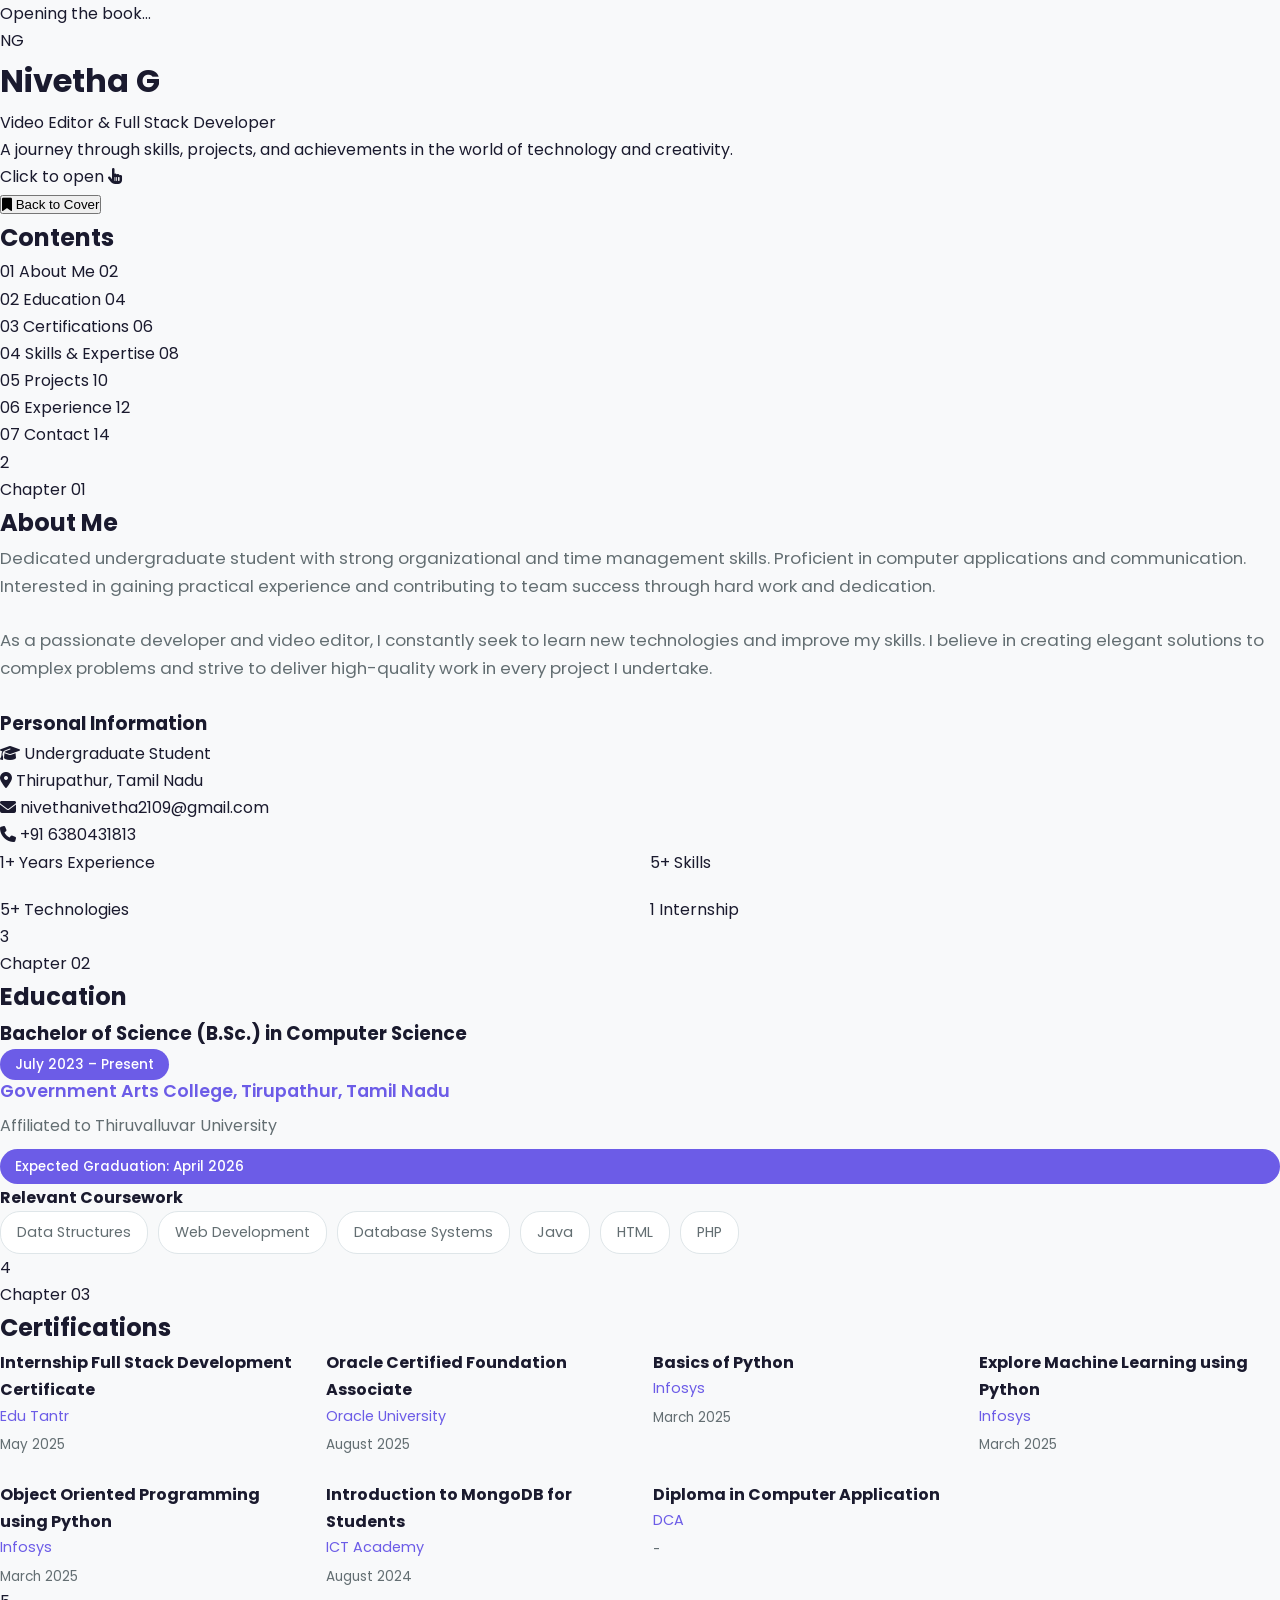
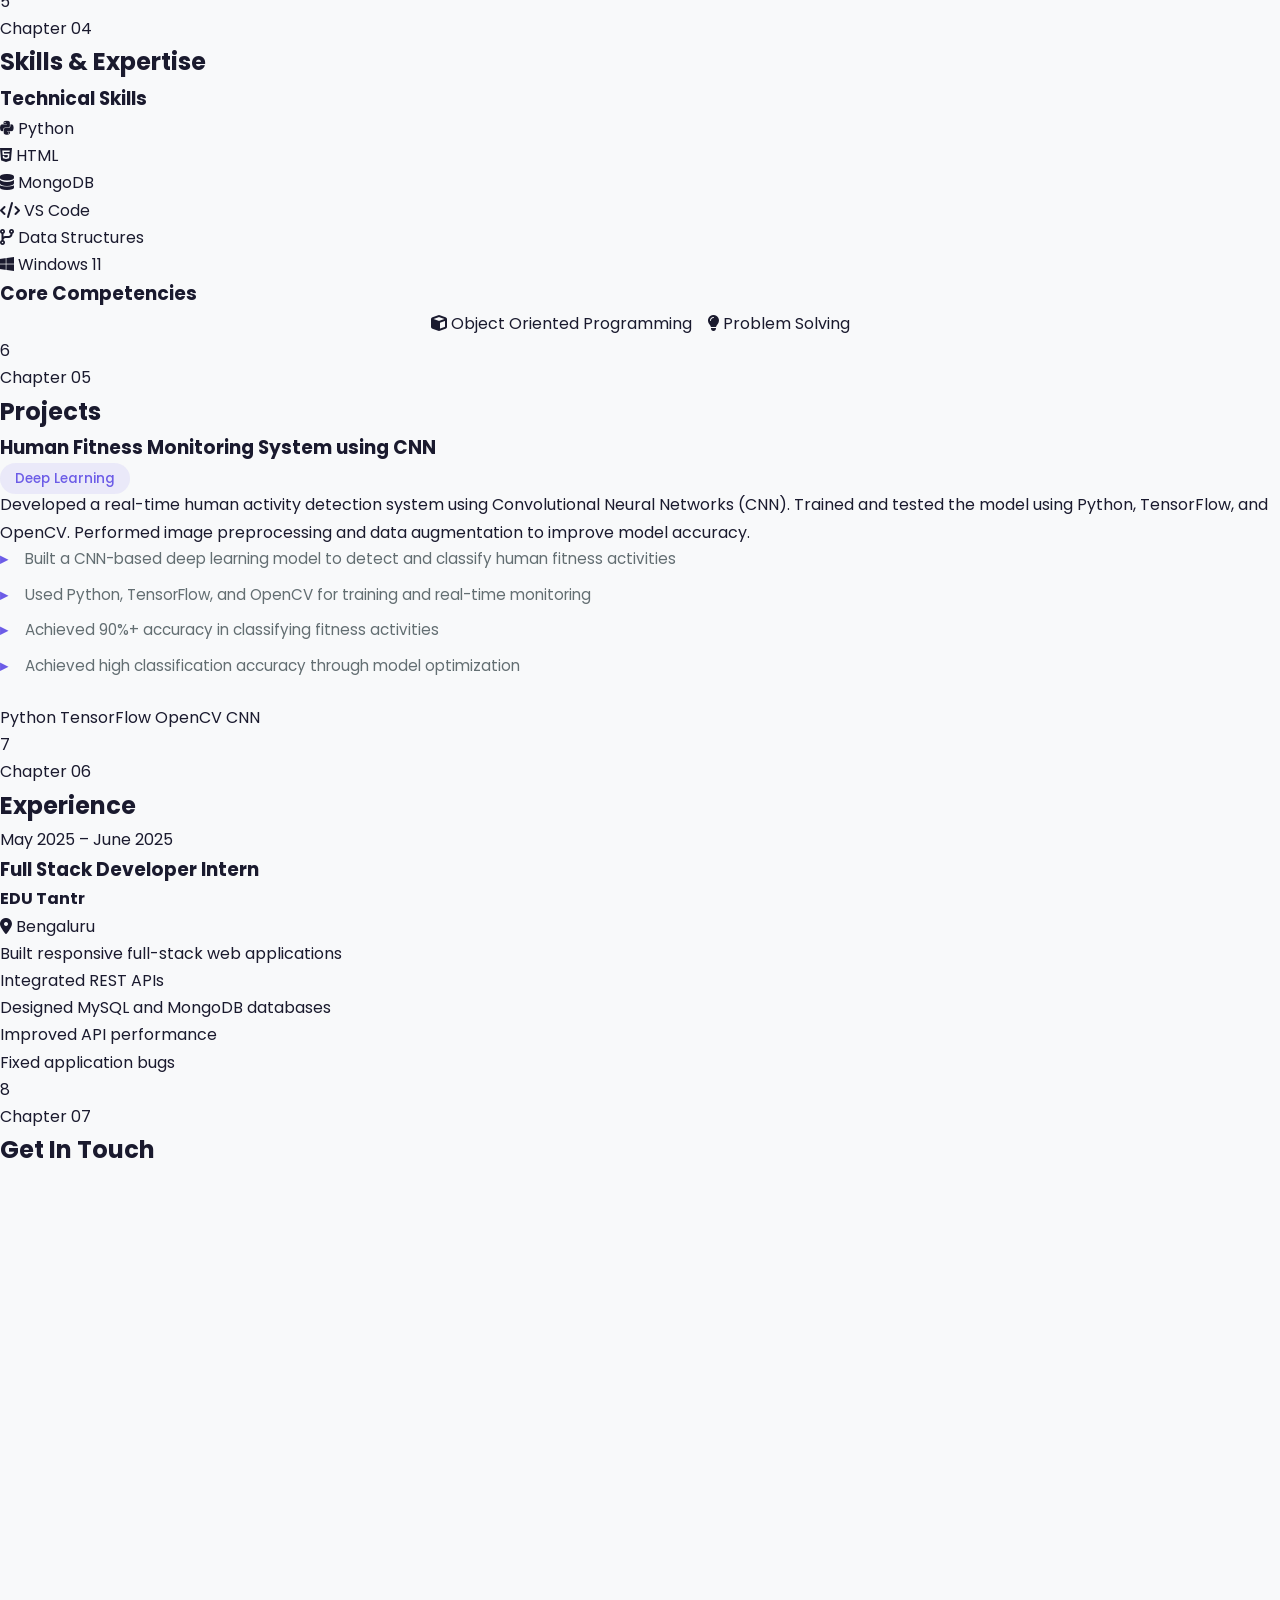
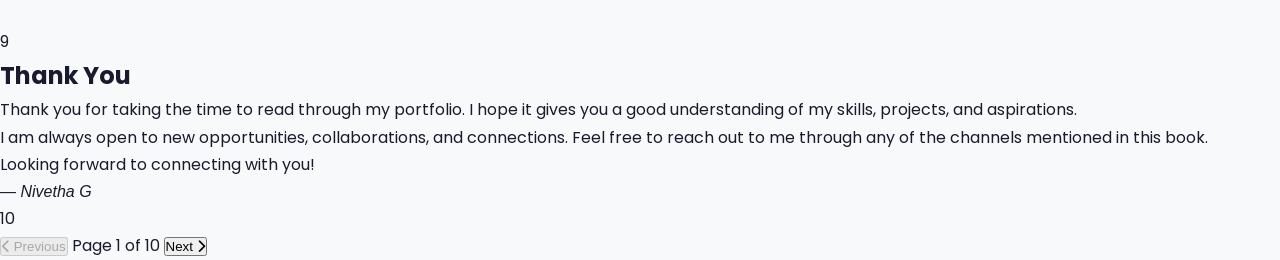
==== commit 579312b6: "Update print statement from 'Hello' to 'Goodbye'" ====
--- a/index.html
+++ b/index.html
@@ -18,134 +18,179 @@
 </head>
 
 <body>
-    <!-- Navigation -->
-    <nav class="navbar" id="navbar">
-        <div class="container">
-            <a href="#home" class="logo">Nivetha<span>G</span></a>
-            <ul class="nav-links">
-                <li><a href="#home">Home</a></li>
-                <li><a href="#about">About</a></li>
-                <li><a href="#education">Education</a></li>
-                <li><a href="#certifications">Certifications</a></li>
-                <li><a href="#skills">Skills</a></li>
-                <li><a href="#projects">Projects</a></li>
-                <li><a href="#experience">Experience</a></li>
-                <li><a href="#contact">Contact</a></li>
-            </ul>
-            <div class="hamburger" id="hamburger">
-                <span></span>
-                <span></span>
-                <span></span>
-            </div>
-        </div>
+    <!-- Loading Screen -->
+    <div class="book-loader" id="bookLoader">
+        <div class="loader-content">
+            <div class="loader-book"></div>
+            <p class="loader-text">Opening the book...</p>
+        </div>
+    </div>
+
+    <!-- Book Cover -->
+    <div class="book-container" id="bookContainer">
+        <div class="book">
+            <div class="book-cover" id="bookCover">
+                <div class="cover-decoration"></div>
+                <div class="cover-content">
+                    <div class="cover-avatar">
+                        <span>NG</span>
+                    </div>
+                    <h1 class="cover-title">Nivetha G</h1>
+                    <p class="cover-subtitle">Video Editor & Full Stack Developer</p>
+                    <p class="cover-tagline">A journey through skills, projects, and achievements in the world of
+                        technology and creativity.</p>
+                </div>
+                <div class="cover-hint">
+                    <span>Click to open</span>
+                    <i class="fas fa-hand-pointer"></i>
+                </div>
+            </div>
+        </div>
+    </div>
+
+    <!-- Close Book Button -->
+    <button class="close-book-btn" id="closeBookBtn">
+        <i class="fas fa-bookmark"></i>
+        <span>Back to Cover</span>
+    </button>
+
+    <!-- Book Navigation -->
+    <nav class="book-nav" id="bookNav">
+        <div class="book-nav-item active" data-page="0" data-title="Cover"></div>
+        <div class="book-nav-item" data-page="1" data-title="Contents"></div>
+        <div class="book-nav-item" data-page="2" data-title="About Me"></div>
+        <div class="book-nav-item" data-page="3" data-title="Education"></div>
+        <div class="book-nav-item" data-page="4" data-title="Certifications"></div>
+        <div class="book-nav-item" data-page="5" data-title="Skills"></div>
+        <div class="book-nav-item" data-page="6" data-title="Projects"></div>
+        <div class="book-nav-item" data-page="7" data-title="Experience"></div>
+        <div class="book-nav-item" data-page="8" data-title="Contact"></div>
+        <div class="book-nav-item" data-page="9" data-title="Thank You"></div>
     </nav>
 
-    <!-- Hero Section -->
-    <section class="hero" id="home">
-        <div class="hero-bg"></div>
-        <div class="container">
-            <div class="hero-content">
-                <div class="hero-text">
-                    <span class="greeting">Hello, I'm</span>
-                    <h1>Nivetha G</h1>
-                    <p class="tagline">Video Editor & Full Stack Developer</p>
-                    <p class="hero-intro">Dedicated undergraduate student with strong organizational and time management
-                        skills. Proficient in computer applications and communication.</p>
-                    <div class="hero-buttons">
-                        <a href="#contact" class="btn btn-primary">Get In Touch</a>
-                        <a href="#skills" class="btn btn-outline">View Skills</a>
-                    </div>
-                    <div class="social-links">
-                        <a href="https://www.linkedin.com/in/nivetha-nivetha-5a3a42319/" target="_blank"
-                            aria-label="LinkedIn"><i class="fab fa-linkedin-in"></i></a>
-                        <a href="mailto:nivethanivetha2109@gmail.com" aria-label="Email"><i
-                                class="fas fa-envelope"></i></a>
-                        <a href="tel:6380431813" aria-label="Phone"><i class="fas fa-phone"></i></a>
-                    </div>
-                </div>
-                <div class="hero-visual">
-                    <div class="avatar-container">
-                        <div class="avatar-placeholder">NG</div>
-                    </div>
-                </div>
-            </div>
-        </div>
-        <a href="#about" class="scroll-down">
-            <i class="fas fa-chevron-down"></i>
-        </a>
-    </section>
-
-    <!-- About Section -->
-    <section class="about" id="about">
-        <div class="container">
-            <div class="section-header">
+    <!-- Pages Container -->
+    <div class="pages-container" id="pagesContainer">
+
+        <!-- Page 0: Cover (already shown as book cover) -->
+
+        <!-- Page 1: Table of Contents -->
+        <div class="page active" id="page1" data-page="1">
+            <div class="toc-page">
+                <h2 class="toc-title">Contents</h2>
+                <ul class="toc-list">
+                    <li class="toc-item" data-goto="2">
+                        <span class="chapter-num">01</span>
+                        <span class="chapter-title">About Me</span>
+                        <span class="page-num">02</span>
+                    </li>
+                    <li class="toc-item" data-goto="3">
+                        <span class="chapter-num">02</span>
+                        <span class="chapter-title">Education</span>
+                        <span class="page-num">04</span>
+                    </li>
+                    <li class="toc-item" data-goto="4">
+                        <span class="chapter-num">03</span>
+                        <span class="chapter-title">Certifications</span>
+                        <span class="page-num">06</span>
+                    </li>
+                    <li class="toc-item" data-goto="5">
+                        <span class="chapter-num">04</span>
+                        <span class="chapter-title">Skills & Expertise</span>
+                        <span class="page-num">08</span>
+                    </li>
+                    <li class="toc-item" data-goto="6">
+                        <span class="chapter-num">05</span>
+                        <span class="chapter-title">Projects</span>
+                        <span class="page-num">10</span>
+                    </li>
+                    <li class="toc-item" data-goto="7">
+                        <span class="chapter-num">06</span>
+                        <span class="chapter-title">Experience</span>
+                        <span class="page-num">12</span>
+                    </li>
+                    <li class="toc-item" data-goto="8">
+                        <span class="chapter-num">07</span>
+                        <span class="chapter-title">Contact</span>
+                        <span class="page-num">14</span>
+                    </li>
+                </ul>
+            </div>
+            <div class="page-number">2</div>
+        </div>
+
+        <!-- Page 2: About Me -->
+        <div class="page" id="page2" data-page="2">
+            <div class="page-header">
+                <span class="chapter-number">Chapter 01</span>
                 <h2>About Me</h2>
-                <div class="underline"></div>
-            </div>
-            <div class="about-content">
+                <div class="decorative-line"></div>
+            </div>
+            <div class="page-content">
                 <div class="about-text">
                     <p>Dedicated undergraduate student with strong organizational and time management skills. Proficient
                         in computer applications and communication. Interested in gaining practical experience and
-                        contributing to team success through hard work.</p>
-                    <div class="about-info">
-                        <div class="info-item">
-                            <i class="fas fa-graduation-cap"></i>
-                            <span>Undergraduate Student</span>
-                        </div>
-                        <div class="info-item">
-                            <i class="fas fa-map-marker-alt"></i>
-                            <span>Thirupathur, Tamil Nadu</span>
-                        </div>
-                        <div class="info-item">
-                            <i class="fas fa-envelope"></i>
-                            <span>nivethanivetha2109@gmail.com</span>
-                        </div>
-                        <div class="info-item">
-                            <i class="fas fa-phone"></i>
-                            <span>+91 6380431813</span>
-                        </div>
-                    </div>
-                </div>
-                <div class="about-stats">
-                    <div class="stat-card">
-                        <div class="stat-number">1+</div>
-                        <div class="stat-label">Years Experience</div>
-                    </div>
-                    <div class="stat-card">
-                        <div class="stat-number">5+</div>
-                        <div class="stat-label">Skills</div>
-                    </div>
-                    <div class="stat-card">
-                        <div class="stat-number">5+</div>
-                        <div class="stat-label">Technologies</div>
-                    </div>
-                    <div class="stat-card">
-                        <div class="stat-number">1</div>
-                        <div class="stat-label">Internship</div>
-                    </div>
-                </div>
-            </div>
-        </div>
-    </section>
-
-    <!-- Education Section -->
-    <section class="education" id="education">
-        <div class="container">
-            <div class="section-header">
+                        contributing to team success through hard work and dedication.</p>
+                    <p>As a passionate developer and video editor, I constantly seek to learn new technologies and
+                        improve my skills. I believe in creating elegant solutions to complex problems and strive to
+                        deliver high-quality work in every project I undertake.</p>
+                </div>
+                <div class="about-details">
+                    <h3>Personal Information</h3>
+                    <div class="detail-item">
+                        <i class="fas fa-graduation-cap"></i>
+                        <span class="detail-text">Undergraduate Student</span>
+                    </div>
+                    <div class="detail-item">
+                        <i class="fas fa-map-marker-alt"></i>
+                        <span class="detail-text">Thirupathur, Tamil Nadu</span>
+                    </div>
+                    <div class="detail-item">
+                        <i class="fas fa-envelope"></i>
+                        <span class="detail-text">nivethanivetha2109@gmail.com</span>
+                    </div>
+                    <div class="detail-item">
+                        <i class="fas fa-phone"></i>
+                        <span class="detail-text">+91 6380431813</span>
+                    </div>
+                </div>
+            </div>
+            <div class="about-stats">
+                <div class="stat-box">
+                    <span class="stat-num">1+</span>
+                    <span class="stat-label">Years Experience</span>
+                </div>
+                <div class="stat-box">
+                    <span class="stat-num">5+</span>
+                    <span class="stat-label">Skills</span>
+                </div>
+                <div class="stat-box">
+                    <span class="stat-num">5+</span>
+                    <span class="stat-label">Technologies</span>
+                </div>
+                <div class="stat-box">
+                    <span class="stat-num">1</span>
+                    <span class="stat-label">Internship</span>
+                </div>
+            </div>
+            <div class="page-number">3</div>
+        </div>
+
+        <!-- Page 3: Education -->
+        <div class="page" id="page3" data-page="3">
+            <div class="page-header">
+                <span class="chapter-number">Chapter 02</span>
                 <h2>Education</h2>
-                <div class="underline"></div>
-            </div>
-            <div class="education-content">
-                <div class="education-card">
-                    <div class="edu-header">
-                        <h3>Bachelor of Science (B.Sc.) in Computer Science</h3>
-                        <span class="edu-year">July 2023 – Present</span>
-                    </div>
-                    <h4 class="edu-college">Government Arts College, Tirupathur, Tamil Nadu</h4>
+                <div class="decorative-line"></div>
+            </div>
+            <div class="education-timeline">
+                <div class="edu-entry">
+                    <h3>Bachelor of Science (B.Sc.) in Computer Science</h3>
+                    <span class="edu-year">July 2023 – Present</span>
+                    <p class="edu-college">Government Arts College, Tirupathur, Tamil Nadu</p>
                     <p class="edu-affiliation">Affiliated to Thiruvalluvar University</p>
-                    <p class="edu-expected">Expected Graduation: April 2026</p>
-                    <div class="edu-coursework">
-                        <h5>Relevant Coursework:</h5>
+                    <p class="edu-year" style="margin-top: 10px;">Expected Graduation: April 2026</p>
+                    <div class="coursework">
+                        <h4>Relevant Coursework</h4>
                         <ul class="course-list">
                             <li>Data Structures</li>
                             <li>Web Development</li>
@@ -157,323 +202,436 @@
                     </div>
                 </div>
             </div>
-        </div>
-    </section>
-
-    <!-- Certifications Section -->
-    <section class="certifications" id="certifications">
-        <div class="container">
-            <div class="section-header">
+            <div class="page-number">4</div>
+        </div>
+
+        <!-- Page 4: Certifications -->
+        <div class="page" id="page4" data-page="4">
+            <div class="page-header">
+                <span class="chapter-number">Chapter 03</span>
                 <h2>Certifications</h2>
-                <div class="underline"></div>
+                <div class="decorative-line"></div>
             </div>
             <div class="cert-grid">
-                <div class="cert-card">
-                    <div class="cert-icon"><i class="fas fa-certificate"></i></div>
-                    <div class="cert-details">
-                        <h4>Internship Full Stack Development Certificate</h4>
-                        <p class="cert-issuer">Edu Tantr</p>
-                        <span class="cert-date">May 2025</span>
-                    </div>
-                </div>
-                <div class="cert-card">
-                    <div class="cert-icon"><i class="fas fa-certificate"></i></div>
-                    <div class="cert-details">
-                        <h4>Oracle Certified Foundation Associate</h4>
-                        <p class="cert-issuer">Oracle University</p>
-                        <span class="cert-date">August 2025</span>
-                    </div>
-                </div>
-                <div class="cert-card">
-                    <div class="cert-icon"><i class="fab fa-python"></i></div>
-                    <div class="cert-details">
-                        <h4>Basics of Python</h4>
-                        <p class="cert-issuer">Infosys</p>
-                        <span class="cert-date">March 2025</span>
-                    </div>
-                </div>
-                <div class="cert-card">
-                    <div class="cert-icon"><i class="fas fa-brain"></i></div>
-                    <div class="cert-details">
-                        <h4>Explore Machine Learning using Python</h4>
-                        <p class="cert-issuer">Infosys</p>
-                        <span class="cert-date">March 2025</span>
-                    </div>
-                </div>
-                <div class="cert-card">
-                    <div class="cert-icon"><i class="fas fa-cube"></i></div>
-                    <div class="cert-details">
-                        <h4>Object Oriented Programming using Python</h4>
-                        <p class="cert-issuer">Infosys</p>
-                        <span class="cert-date">March 2025</span>
-                    </div>
-                </div>
-                <div class="cert-card">
-                    <div class="cert-icon"><i class="fas fa-database"></i></div>
-                    <div class="cert-details">
-                        <h4>Introduction to MongoDB for Students</h4>
-                        <p class="cert-issuer">ICT Academy</p>
-                        <span class="cert-date">August 2024</span>
-                    </div>
-                </div>
-                <div class="cert-card">
-                    <div class="cert-icon"><i class="fas fa-laptop"></i></div>
-                    <div class="cert-details">
-                        <h4>Diploma in Computer Application</h4>
-                        <p class="cert-issuer">DCA</p>
-                        <span class="cert-date">-</span>
-                    </div>
-                </div>
-            </div>
-        </div>
-    </section>
-
-    <!-- Projects Section -->
-    <section class="projects" id="projects">
-        <div class="container">
-            <div class="section-header">
-                <h2>Projects</h2>
-                <div class="underline"></div>
-            </div>
-            <div class="projects-content">
-                <div class="project-card">
-                    <div class="project-header">
-                        <h3>Human Fitness Monitoring System using CNN</h3>
-                        <span class="project-tag">Deep Learning</span>
-                    </div>
-                    <div class="project-description">
-                        <p>Developed a real-time human activity detection system using Convolutional Neural Networks
-                            (CNN). Trained and tested the model using Python, TensorFlow, and OpenCV. Performed image
-                            preprocessing and data augmentation to improve model accuracy.</p>
-                        <ul class="project-highlights">
-                            <li>Built a CNN-based deep learning model to detect and classify human fitness activities
-                            </li>
-                            <li>Used Python, TensorFlow, and OpenCV for training and real-time monitoring</li>
-                            <li>Achieved 90%+ accuracy in classifying fitness activities</li>
-                            <li>Achieved high classification accuracy through model optimization</li>
-                        </ul>
-                    </div>
-                    <div class="project-tech">
-                        <span class="tech-badge">Python</span>
-                        <span class="tech-badge">TensorFlow</span>
-                        <span class="tech-badge">OpenCV</span>
-                        <span class="tech-badge">CNN</span>
-                    </div>
-                </div>
-            </div>
-        </div>
-    </section>
-
-    <!-- Skills Section -->
-    <section class="skills" id="skills">
-        <div class="container">
-            <div class="section-header">
+                <div class="cert-entry">
+                    <h4>Internship Full Stack Development Certificate</h4>
+                    <p class="cert-issuer">Edu Tantr</p>
+                    <p class="cert-date">May 2025</p>
+                </div>
+                <div class="cert-entry">
+                    <h4>Oracle Certified Foundation Associate</h4>
+                    <p class="cert-issuer">Oracle University</p>
+                    <p class="cert-date">August 2025</p>
+                </div>
+                <div class="cert-entry">
+                    <h4>Basics of Python</h4>
+                    <p class="cert-issuer">Infosys</p>
+                    <p class="cert-date">March 2025</p>
+                </div>
+                <div class="cert-entry">
+                    <h4>Explore Machine Learning using Python</h4>
+                    <p class="cert-issuer">Infosys</p>
+                    <p class="cert-date">March 2025</p>
+                </div>
+                <div class="cert-entry">
+                    <h4>Object Oriented Programming using Python</h4>
+                    <p class="cert-issuer">Infosys</p>
+                    <p class="cert-date">March 2025</p>
+                </div>
+                <div class="cert-entry">
+                    <h4>Introduction to MongoDB for Students</h4>
+                    <p class="cert-issuer">ICT Academy</p>
+                    <p class="cert-date">August 2024</p>
+                </div>
+                <div class="cert-entry">
+                    <h4>Diploma in Computer Application</h4>
+                    <p class="cert-issuer">DCA</p>
+                    <p class="cert-date">-</p>
+                </div>
+            </div>
+            <div class="page-number">5</div>
+        </div>
+
+        <!-- Page 5: Skills -->
+        <div class="page" id="page5" data-page="5">
+            <div class="page-header">
+                <span class="chapter-number">Chapter 04</span>
                 <h2>Skills & Expertise</h2>
-                <div class="underline"></div>
-                <p>Technical skills and core competencies I've developed</p>
-            </div>
-            <div class="skills-grid">
-                <h3 class="skills-category">Technical Skills</h3>
-                <div class="skill-cards">
-                    <div class="skill-card">
-                        <div class="skill-icon"><i class="fab fa-python"></i></div>
-                        <h4>Python</h4>
-                    </div>
-                    <div class="skill-card">
-                        <div class="skill-icon"><i class="fab fa-html5"></i></div>
-                        <h4>HTML</h4>
-                    </div>
-                    <div class="skill-card">
-                        <div class="skill-icon"><i class="fas fa-database"></i></div>
-                        <h4>MongoDB</h4>
-                    </div>
-                    <div class="skill-card">
-                        <div class="skill-icon"><i class="fas fa-code"></i></div>
-                        <h4>VS Code</h4>
-                    </div>
-                    <div class="skill-card">
-                        <div class="skill-icon"><i class="fas fa-code-branch"></i></div>
-                        <h4>Data Structures</h4>
-                    </div>
-                    <div class="skill-card">
-                        <div class="skill-icon"><i class="fab fa-windows"></i></div>
-                        <h4>Windows 11</h4>
-                    </div>
-                </div>
-                <h3 class="skills-category">Core Competencies</h3>
+                <div class="decorative-line"></div>
+            </div>
+            <div class="skills-section">
+                <h3>Technical Skills</h3>
+                <div class="skill-items">
+                    <div class="skill-item">
+                        <i class="fab fa-python"></i>
+                        <span>Python</span>
+                    </div>
+                    <div class="skill-item">
+                        <i class="fab fa-html5"></i>
+                        <span>HTML</span>
+                    </div>
+                    <div class="skill-item">
+                        <i class="fas fa-database"></i>
+                        <span>MongoDB</span>
+                    </div>
+                    <div class="skill-item">
+                        <i class="fas fa-code"></i>
+                        <span>VS Code</span>
+                    </div>
+                    <div class="skill-item">
+                        <i class="fas fa-code-branch"></i>
+                        <span>Data Structures</span>
+                    </div>
+                    <div class="skill-item">
+                        <i class="fab fa-windows"></i>
+                        <span>Windows 11</span>
+                    </div>
+                </div>
+            </div>
+            <div class="skills-section">
+                <h3>Core Competencies</h3>
                 <div class="competencies">
-                    <div class="competency-badge">
+                    <div class="competency-tag">
                         <i class="fas fa-cube"></i>
                         <span>Object Oriented Programming</span>
                     </div>
-                    <div class="competency-badge">
+                    <div class="competency-tag">
                         <i class="fas fa-lightbulb"></i>
                         <span>Problem Solving</span>
                     </div>
                 </div>
             </div>
-        </div>
-    </section>
-
-    <!-- Experience Section -->
-    <section class="experience" id="experience">
-        <div class="container">
-            <div class="section-header">
+            <div class="page-number">6</div>
+        </div>
+
+        <!-- Page 6: Projects -->
+        <div class="page" id="page6" data-page="6">
+            <div class="page-header">
+                <span class="chapter-number">Chapter 05</span>
+                <h2>Projects</h2>
+                <div class="decorative-line"></div>
+            </div>
+            <div class="project-entry">
+                <h3>Human Fitness Monitoring System using CNN</h3>
+                <span class="project-tag">Deep Learning</span>
+                <p>Developed a real-time human activity detection system using Convolutional Neural Networks (CNN).
+                    Trained and tested the model using Python, TensorFlow, and OpenCV. Performed image preprocessing and
+                    data augmentation to improve model accuracy.</p>
+                <ul class="project-highlights">
+                    <li>Built a CNN-based deep learning model to detect and classify human fitness activities</li>
+                    <li>Used Python, TensorFlow, and OpenCV for training and real-time monitoring</li>
+                    <li>Achieved 90%+ accuracy in classifying fitness activities</li>
+                    <li>Achieved high classification accuracy through model optimization</li>
+                </ul>
+                <div class="tech-tags">
+                    <span class="tech-tag">Python</span>
+                    <span class="tech-tag">TensorFlow</span>
+                    <span class="tech-tag">OpenCV</span>
+                    <span class="tech-tag">CNN</span>
+                </div>
+            </div>
+            <div class="page-number">7</div>
+        </div>
+
+        <!-- Page 7: Experience -->
+        <div class="page" id="page7" data-page="7">
+            <div class="page-header">
+                <span class="chapter-number">Chapter 06</span>
                 <h2>Experience</h2>
-                <div class="underline"></div>
-                <p>My professional journey</p>
-            </div>
-            <div class="timeline">
-                <div class="timeline-item">
-                    <div class="timeline-content">
-                        <span class="timeline-date">May 2025 – June 2025</span>
-                        <h3>Full Stack Developer Intern</h3>
-                        <h4>EDU Tantr</h4>
-                        <p class="location"><i class="fas fa-map-marker-alt"></i> Bengaluru</p>
-                        <ul class="responsibilities">
-                            <li>Built responsive full-stack web applications</li>
-                            <li>Integrated REST APIs</li>
-                            <li>Designed MySQL and MongoDB databases</li>
-                            <li>Improved API performance</li>
-                            <li>Fixed application bugs</li>
-                        </ul>
-                    </div>
-                </div>
-            </div>
-        </div>
-    </section>
-
-    <!-- Contact Section -->
-    <section class="contact" id="contact">
-        <div class="container">
-            <div class="section-header">
+                <div class="decorative-line"></div>
+            </div>
+            <div class="experience-timeline">
+                <div class="exp-entry">
+                    <span class="exp-date">May 2025 – June 2025</span>
+                    <h3>Full Stack Developer Intern</h3>
+                    <h4>EDU Tantr</h4>
+                    <p class="location"><i class="fas fa-map-marker-alt"></i> Bengaluru</p>
+                    <ul class="exp-responsibilities">
+                        <li>Built responsive full-stack web applications</li>
+                        <li>Integrated REST APIs</li>
+                        <li>Designed MySQL and MongoDB databases</li>
+                        <li>Improved API performance</li>
+                        <li>Fixed application bugs</li>
+                    </ul>
+                </div>
+            </div>
+            <div class="page-number">8</div>
+        </div>
+
+        <!-- Page 8: Contact -->
+        <div class="page" id="page8" data-page="8">
+            <div class="page-header">
+                <span class="chapter-number">Chapter 07</span>
                 <h2>Get In Touch</h2>
-                <div class="underline"></div>
-                <p>Feel free to contact me for any inquiries or collaborations</p>
-            </div>
-            <div class="contact-content">
-                <div class="contact-info">
-                    <div class="contact-item">
-                        <div class="contact-icon">
-                            <i class="fas fa-phone"></i>
-                        </div>
-                        <div class="contact-details">
-                            <h4>Phone</h4>
-                            <a href="tel:6380431813">+91 6380431813</a>
-                        </div>
-                    </div>
-                    <div class="contact-item">
-                        <div class="contact-icon">
-                            <i class="fas fa-envelope"></i>
-                        </div>
-                        <div class="contact-details">
-                            <h4>Email</h4>
-                            <a href="mailto:nivethanivetha2109@gmail.com">nivethanivetha2109@gmail.com</a>
-                        </div>
-                    </div>
-                    <div class="contact-item">
-                        <div class="contact-icon">
-                            <i class="fas fa-map-marker-alt"></i>
-                        </div>
-                        <div class="contact-details">
-                            <h4>Location</h4>
-                            <p>Thirupathur, Tamil Nadu, India</p>
-                        </div>
-                    </div>
-                    <div class="contact-item">
-                        <div class="contact-icon">
-                            <i class="fab fa-linkedin-in"></i>
-                        </div>
-                        <div class="contact-details">
-                            <h4>LinkedIn</h4>
-                            <a href="https://www.linkedin.com/in/nivetha-nivetha-5a3a42319/" target="_blank">Nivetha
-                                G</a>
-                        </div>
-                    </div>
-                </div>
-            </div>
-        </div>
-    </section>
-
-    <!-- Footer -->
-    <footer>
-        <div class="container">
-            <div class="footer-content">
-                <div class="footer-logo">
-                    <a href="#home">Nivetha<span>G</span></a>
-                </div>
-                <p class="footer-tagline">Video Editor & Full Stack Developer</p>
-                <div class="footer-social">
-                    <a href="https://www.linkedin.com/in/nivetha-nivetha-5a3a42319/" target="_blank"
-                        aria-label="LinkedIn"><i class="fab fa-linkedin-in"></i></a>
-                    <a href="mailto:nivethanivetha2109@gmail.com" aria-label="Email"><i class="fas fa-envelope"></i></a>
-                    <a href="tel:6380431813" aria-label="Phone"><i class="fas fa-phone"></i></a>
-                </div>
-                <p class="copyright">© 2025 Nivetha G. All rights reserved.</p>
-            </div>
-        </div>
-    </footer>
+                <div class="decorative-line"></div>
+            </div>
+            <div class="contact-grid">
+                <div class="contact-item">
+                    <i class="fas fa-phone"></i>
+                    <div>
+                        <h4>Phone</h4>
+                        <a href="tel:6380431813">+91 6380431813</a>
+                    </div>
+                </div>
+                <div class="contact-item">
+                    <i class="fas fa-envelope"></i>
+                    <div>
+                        <h4>Email</h4>
+                        <a href="mailto:nivethanivetha2109@gmail.com">nivethanivetha2109@gmail.com</a>
+                    </div>
+                </div>
+                <div class="contact-item">
+                    <i class="fas fa-map-marker-alt"></i>
+                    <div>
+                        <h4>Location</h4>
+                        <p>Thirupathur, Tamil Nadu, India</p>
+                    </div>
+                </div>
+                <div class="contact-item">
+                    <i class="fab fa-linkedin-in"></i>
+                    <div>
+                        <h4>LinkedIn</h4>
+                        <a href="https://www.linkedin.com/in/nivetha-nivetha-5a3a42319/" target="_blank">Nivetha G</a>
+                    </div>
+                </div>
+            </div>
+            <div class="page-number">9</div>
+        </div>
+
+        <!-- Page 9: Thank You -->
+        <div class="page" id="page9" data-page="9">
+            <div class="thankyou-page">
+                <h2>Thank You</h2>
+                <div class="thankyou-decoration"></div>
+                <p>Thank you for taking the time to read through my portfolio. I hope it gives you a good understanding
+                    of my skills, projects, and aspirations.</p>
+                <p>I am always open to new opportunities, collaborations, and connections. Feel free to reach out to me
+                    through any of the channels mentioned in this book.</p>
+                <p>Looking forward to connecting with you!</p>
+                <div class="thankyou-decoration"></div>
+                <p style="font-family: var(--font-serif); font-style: italic; color: var(--accent-burgundy);">— Nivetha
+                    G</p>
+            </div>
+            <div class="page-number">10</div>
+        </div>
+
+        <!-- Page Navigation -->
+        <div class="page-navigation">
+            <button class="nav-btn" id="prevBtn" disabled>
+                <i class="fas fa-chevron-left"></i>
+                <span>Previous</span>
+            </button>
+            <span class="page-indicator" id="pageIndicator">Page 1 of 10</span>
+            <button class="nav-btn" id="nextBtn">
+                <span>Next</span>
+                <i class="fas fa-chevron-right"></i>
+            </button>
+        </div>
+    </div>
 
     <script>
-        // Mobile Navigation Toggle
-        const hamburger = document.getElementById('hamburger');
-        const navLinks = document.querySelector('.nav-links');
-
-        hamburger.addEventListener('click', () => {
-            navLinks.classList.toggle('active');
-            hamburger.classList.toggle('active');
-        });
-
-        // Close mobile menu when clicking a link
-        document.querySelectorAll('.nav-links a').forEach(link => {
-            link.addEventListener('click', () => {
-                navLinks.classList.remove('active');
-                hamburger.classList.remove('active');
+        // Book Portfolio JavaScript
+        document.addEventListener('DOMContentLoaded', function () {
+            // Elements
+            const bookLoader = document.getElementById('bookLoader');
+            const bookContainer = document.getElementById('bookContainer');
+            const bookCover = document.getElementById('bookCover');
+            const pagesContainer = document.getElementById('pagesContainer');
+            const closeBookBtn = document.getElementById('closeBookBtn');
+            const bookNav = document.getElementById('bookNav');
+            const prevBtn = document.getElementById('prevBtn');
+            const nextBtn = document.getElementById('nextBtn');
+            const pageIndicator = document.getElementById('pageIndicator');
+            const pages = document.querySelectorAll('.page');
+            const tocItems = document.querySelectorAll('.toc-item');
+            const navItems = document.querySelectorAll('.book-nav-item');
+
+            // State
+            let currentPage = 1;
+            const totalPages = 10;
+            let isBookOpen = false;
+
+            // Initialize - hide loader after a delay
+            setTimeout(() => {
+                bookLoader.classList.add('hidden');
+            }, 1500);
+
+            // Open book
+            function openBook() {
+                isBookOpen = true;
+                bookCover.classList.add('open');
+                pagesContainer.classList.add('active');
+                closeBookBtn.classList.add('visible');
+
+                // Update nav
+                updateNavItems(1);
+
+                setTimeout(() => {
+                    bookContainer.classList.add('hidden');
+                }, 1200);
+            }
+
+            // Close book (back to cover)
+            function closeBook() {
+                isBookOpen = false;
+                bookCover.classList.remove('open');
+                pagesContainer.classList.remove('active');
+                closeBookBtn.classList.remove('visible');
+                bookContainer.classList.remove('hidden');
+
+                // Reset to page 1
+                goToPage(1);
+            }
+
+            // Go to specific page
+            function goToPage(pageNum) {
+                if (pageNum < 1 || pageNum > totalPages) return;
+
+                const prevPage = currentPage;
+                currentPage = pageNum;
+
+                // Update pages
+                pages.forEach(page => {
+                    const pageData = parseInt(page.dataset.page);
+                    page.classList.remove('active', 'flipping-next', 'flipping-prev');
+
+                    if (pageData === currentPage) {
+                        page.classList.add('active');
+                    }
+                });
+
+                // Update navigation
+                updateNavItems(currentPage);
+                updatePageIndicator();
+                updateNavButtons();
+            }
+
+            // Navigate to next page
+            function nextPage() {
+                if (currentPage < totalPages) {
+                    const currentPageEl = document.querySelector(`.page[data-page="${currentPage}"]`);
+                    const nextPageEl = document.querySelector(`.page[data-page="${currentPage + 1}"]`);
+
+                    currentPageEl.classList.add('flipping-next');
+                    currentPageEl.classList.remove('active');
+
+                    setTimeout(() => {
+                        currentPageEl.classList.remove('flipping-next');
+                        currentPage++;
+                        nextPageEl.classList.add('active');
+                        updateNavItems(currentPage);
+                        updatePageIndicator();
+                        updateNavButtons();
+                    }, 400);
+                }
+            }
+
+            // Navigate to previous page
+            function prevPage() {
+                if (currentPage > 1) {
+                    const currentPageEl = document.querySelector(`.page[data-page="${currentPage}"]`);
+                    const prevPageEl = document.querySelector(`.page[data-page="${currentPage - 1}"]`);
+
+                    currentPageEl.classList.add('flipping-prev');
+                    currentPageEl.classList.remove('active');
+
+                    setTimeout(() => {
+                        currentPageEl.classList.remove('flipping-prev');
+                        currentPage--;
+                        prevPageEl.classList.add('active');
+                        updateNavItems(currentPage);
+                        updatePageIndicator();
+                        updateNavButtons();
+                    }, 400);
+                }
+            }
+
+            // Update navigation items
+            function updateNavItems(activePage) {
+                navItems.forEach(item => {
+                    const itemPage = parseInt(item.dataset.page);
+                    item.classList.remove('active');
+                    if (itemPage === activePage) {
+                        item.classList.add('active');
+                    }
+                });
+            }
+
+            // Update page indicator
+            function updatePageIndicator() {
+                pageIndicator.textContent = `Page ${currentPage} of ${totalPages}`;
+            }
+
+            // Update navigation buttons
+            function updateNavButtons() {
+                prevBtn.disabled = currentPage === 1;
+                nextBtn.disabled = currentPage === totalPages;
+            }
+
+            // Event Listeners
+            bookCover.addEventListener('click', openBook);
+            closeBookBtn.addEventListener('click', closeBook);
+            prevBtn.addEventListener('click', prevPage);
+            nextBtn.addEventListener('click', nextPage);
+
+            // Table of contents click
+            tocItems.forEach(item => {
+                item.addEventListener('click', () => {
+                    const targetPage = parseInt(item.dataset.goto);
+                    goToPage(targetPage);
+                });
             });
-        });
-
-        // Navbar scroll effect
-        window.addEventListener('scroll', () => {
-            const navbar = document.getElementById('navbar');
-            if (window.scrollY > 50) {
-                navbar.classList.add('scrolled');
-            } else {
-                navbar.classList.remove('scrolled');
-            }
-        });
-
-        // Smooth scroll for anchor links
-        document.querySelectorAll('a[href^="#"]').forEach(anchor => {
-            anchor.addEventListener('click', function (e) {
-                e.preventDefault();
-                const target = document.querySelector(this.getAttribute('href'));
-                if (target) {
-                    target.scrollIntoView({
-                        behavior: 'smooth',
-                        block: 'start'
-                    });
+
+            // Side navigation click
+            navItems.forEach(item => {
+                item.addEventListener('click', () => {
+                    const targetPage = parseInt(item.dataset.page);
+                    goToPage(targetPage);
+                });
+            });
+
+            // Keyboard navigation
+            document.addEventListener('keydown', (e) => {
+                if (!isBookOpen) return;
+
+                if (e.key === 'ArrowRight' || e.key === ' ') {
+                    e.preventDefault();
+                    nextPage();
+                } else if (e.key === 'ArrowLeft') {
+                    e.preventDefault();
+                    prevPage();
+                } else if (e.key === 'Escape') {
+                    closeBook();
                 }
             });
-        });
-
-        // Scroll reveal animation
-        const observerOptions = {
-            threshold: 0.1,
-            rootMargin: '0px 0px -50px 0px'
-        };
-
-        const observer = new IntersectionObserver((entries) => {
-            entries.forEach(entry => {
-                if (entry.isIntersecting) {
-                    entry.target.classList.add('visible');
+
+            // Touch swipe support for mobile
+            let touchStartX = 0;
+            let touchEndX = 0;
+
+            pagesContainer.addEventListener('touchstart', (e) => {
+                touchStartX = e.changedTouches[0].screenX;
+            }, { passive: true });
+
+            pagesContainer.addEventListener('touchend', (e) => {
+                touchEndX = e.changedTouches[0].screenX;
+                handleSwipe();
+            }, { passive: true });
+
+            function handleSwipe() {
+                const swipeThreshold = 50;
+                const diff = touchStartX - touchEndX;
+
+                if (Math.abs(diff) > swipeThreshold) {
+                    if (diff > 0) {
+                        nextPage();
+                    } else {
+                        prevPage();
+                    }
                 }
-            });
-        }, observerOptions);
-
-        document.querySelectorAll('.skill-card, .contact-item, .timeline-item').forEach(el => {
-            observer.observe(el);
+            }
         });
     </script>
 </body>
 
-</html>+</html>
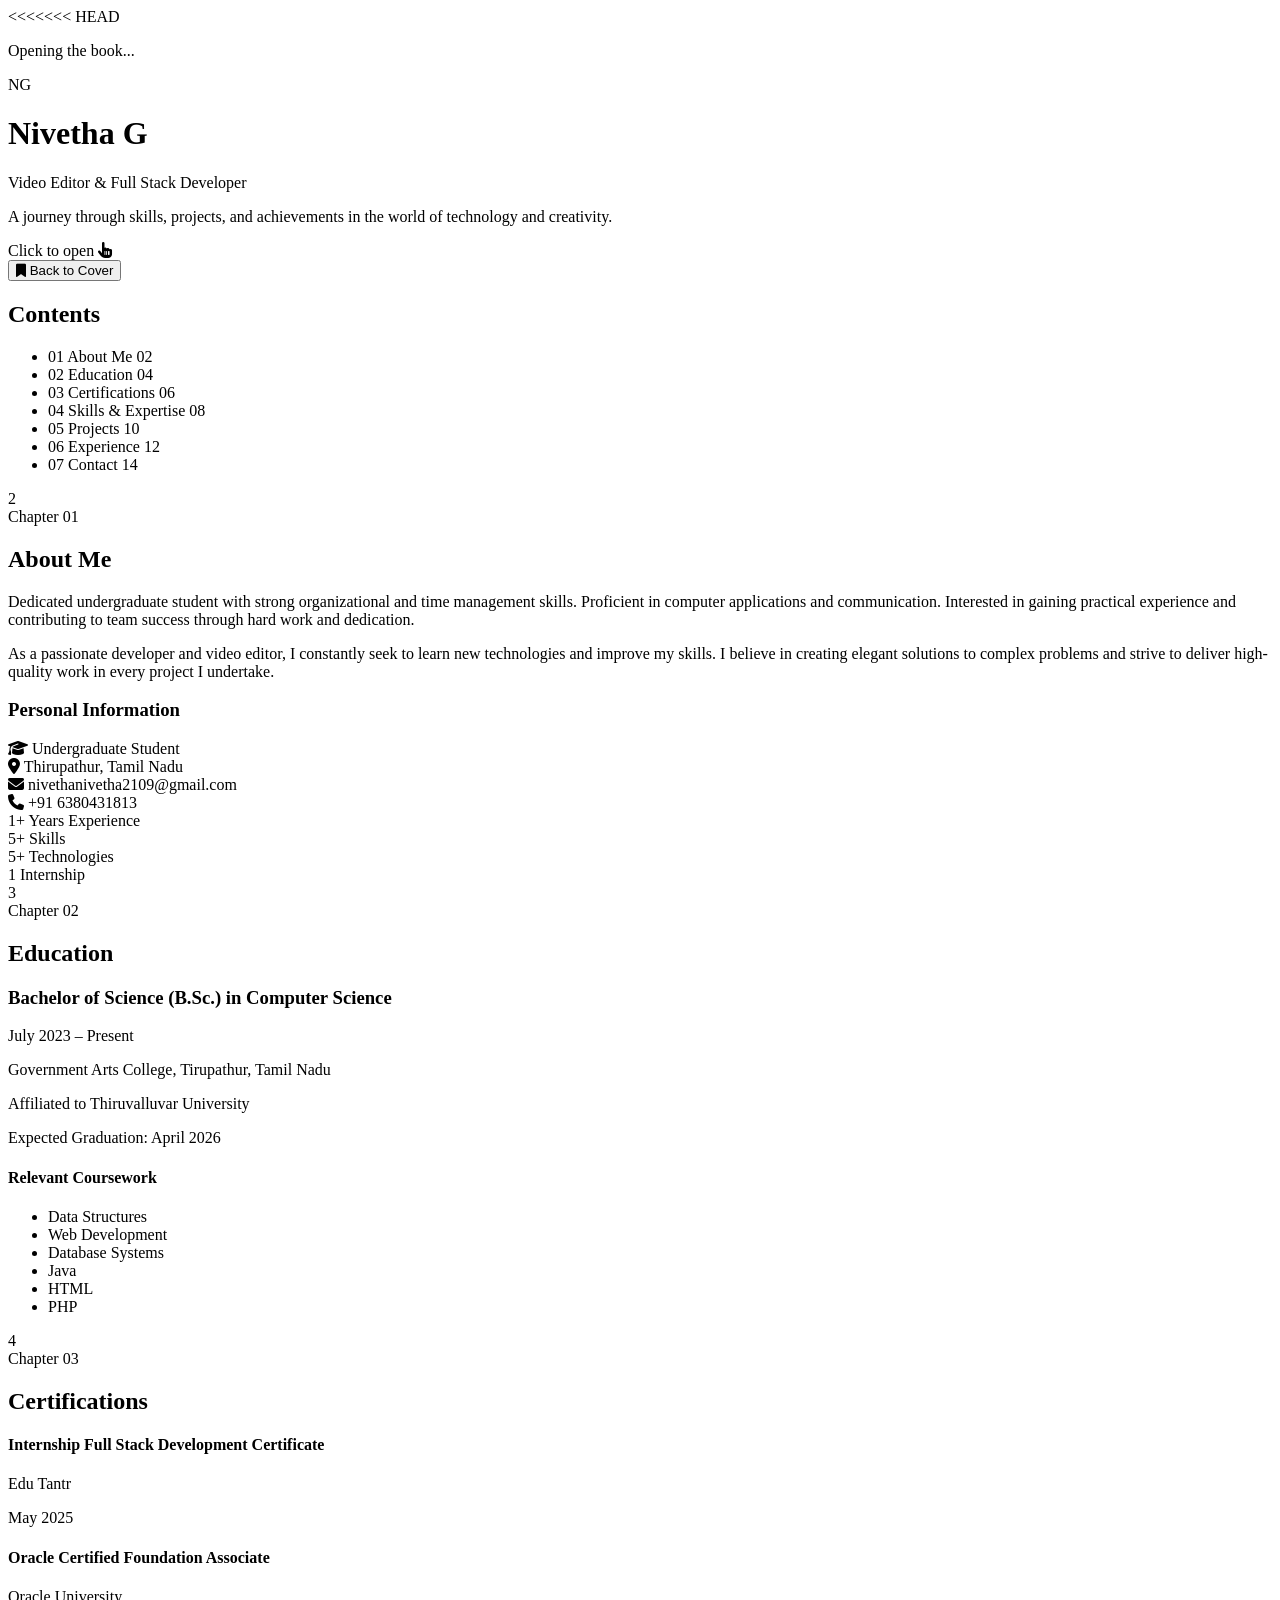
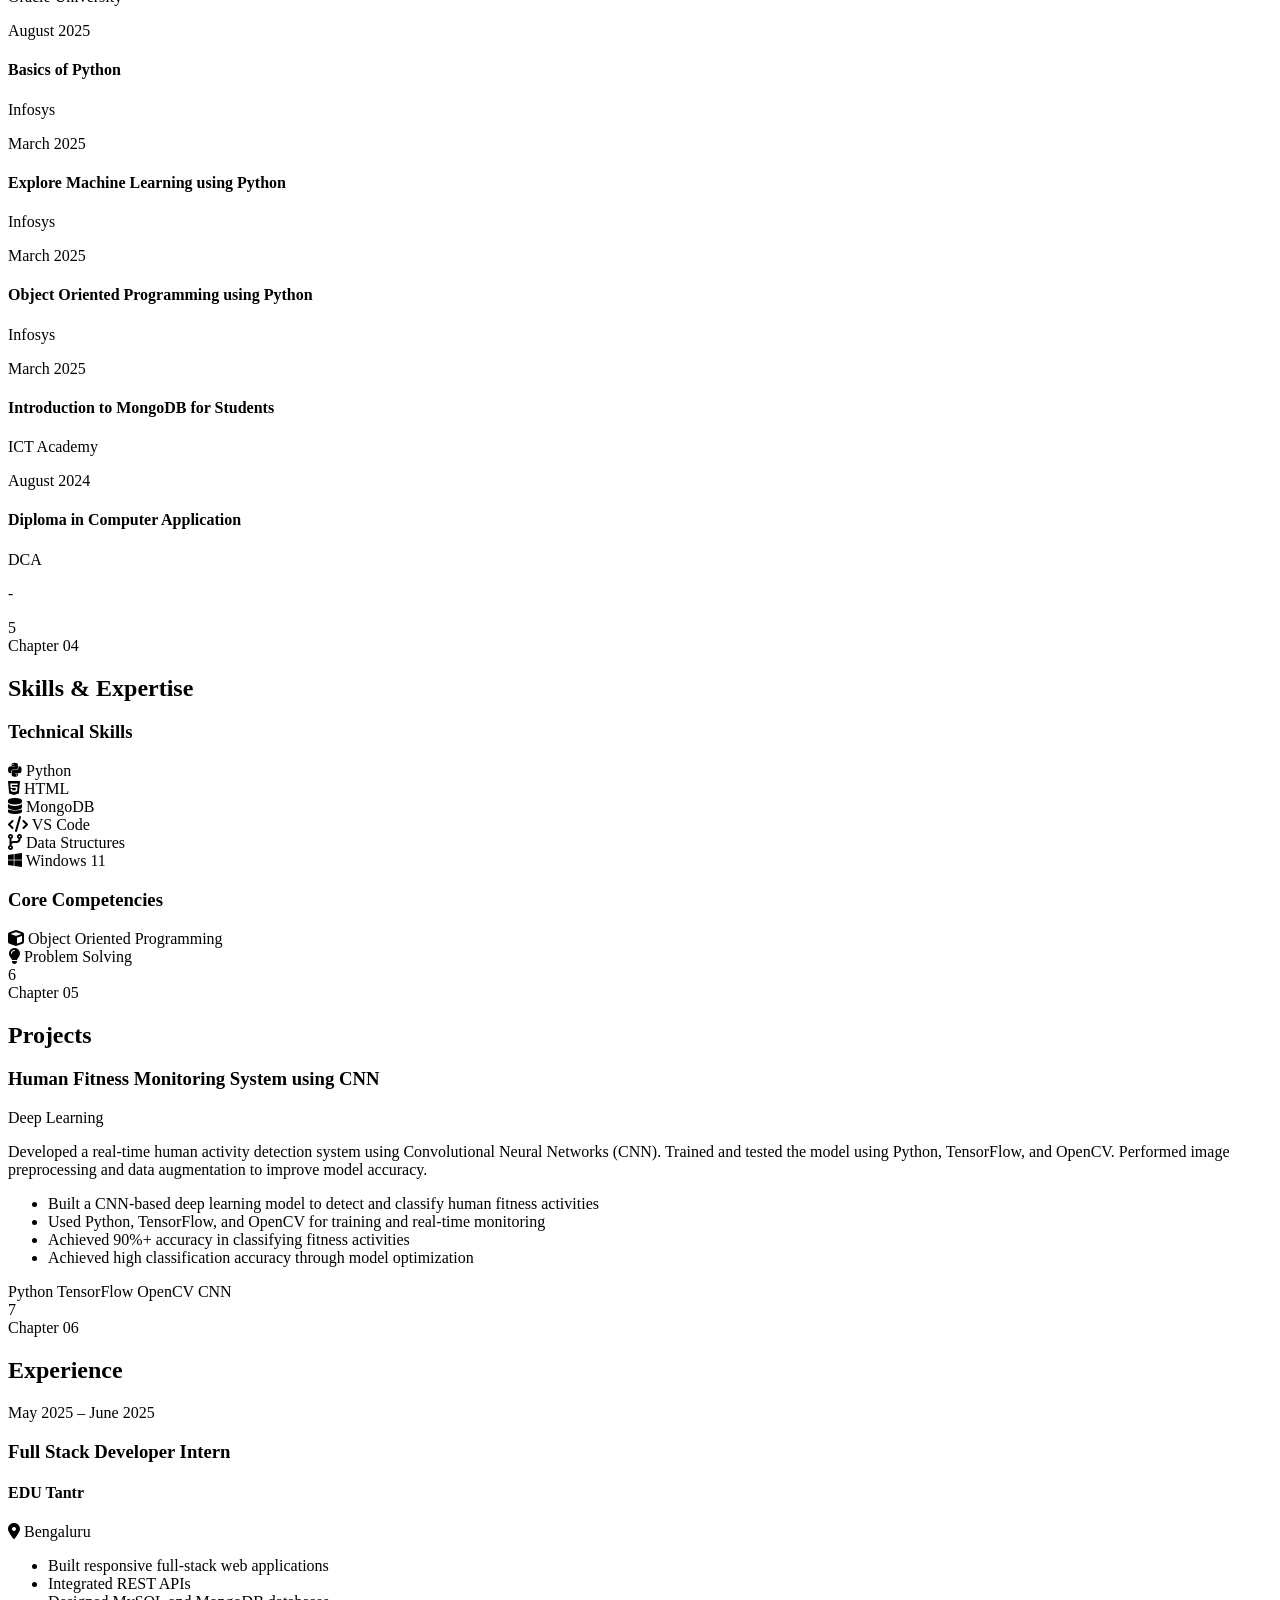
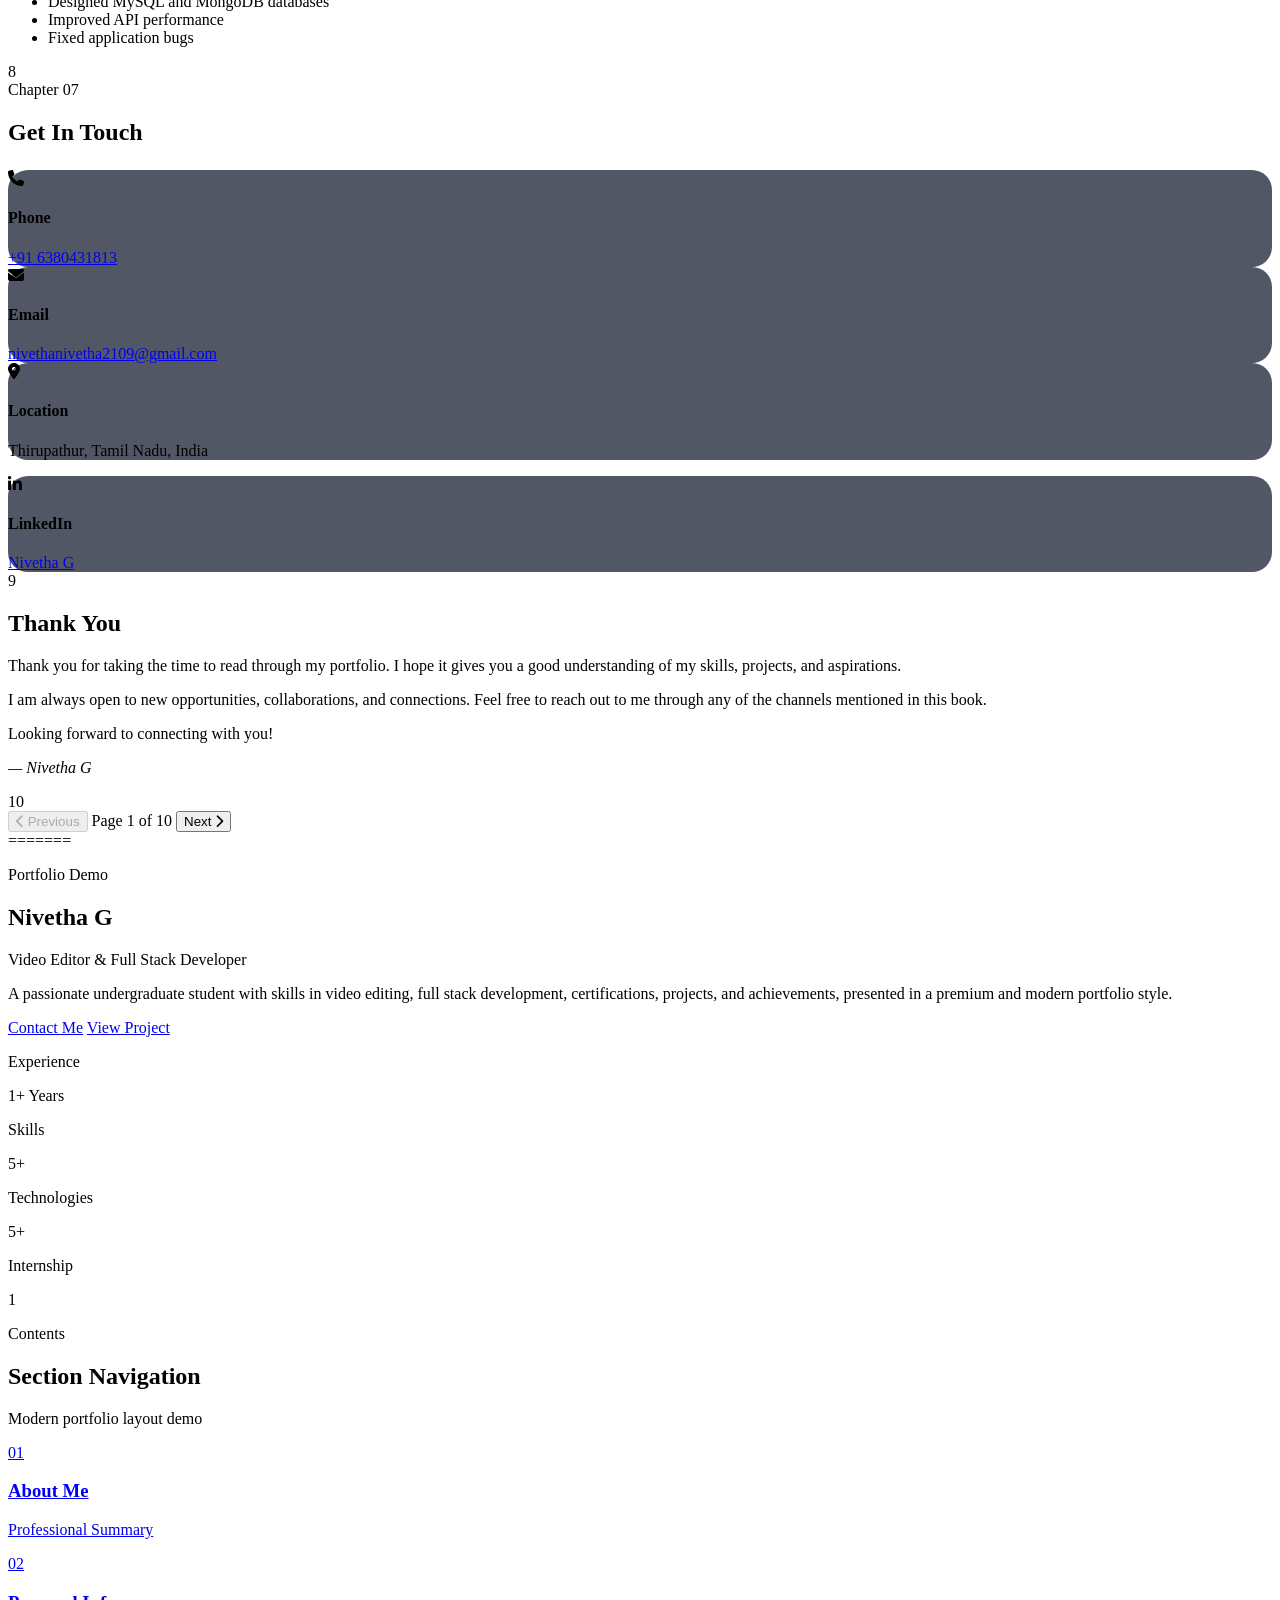
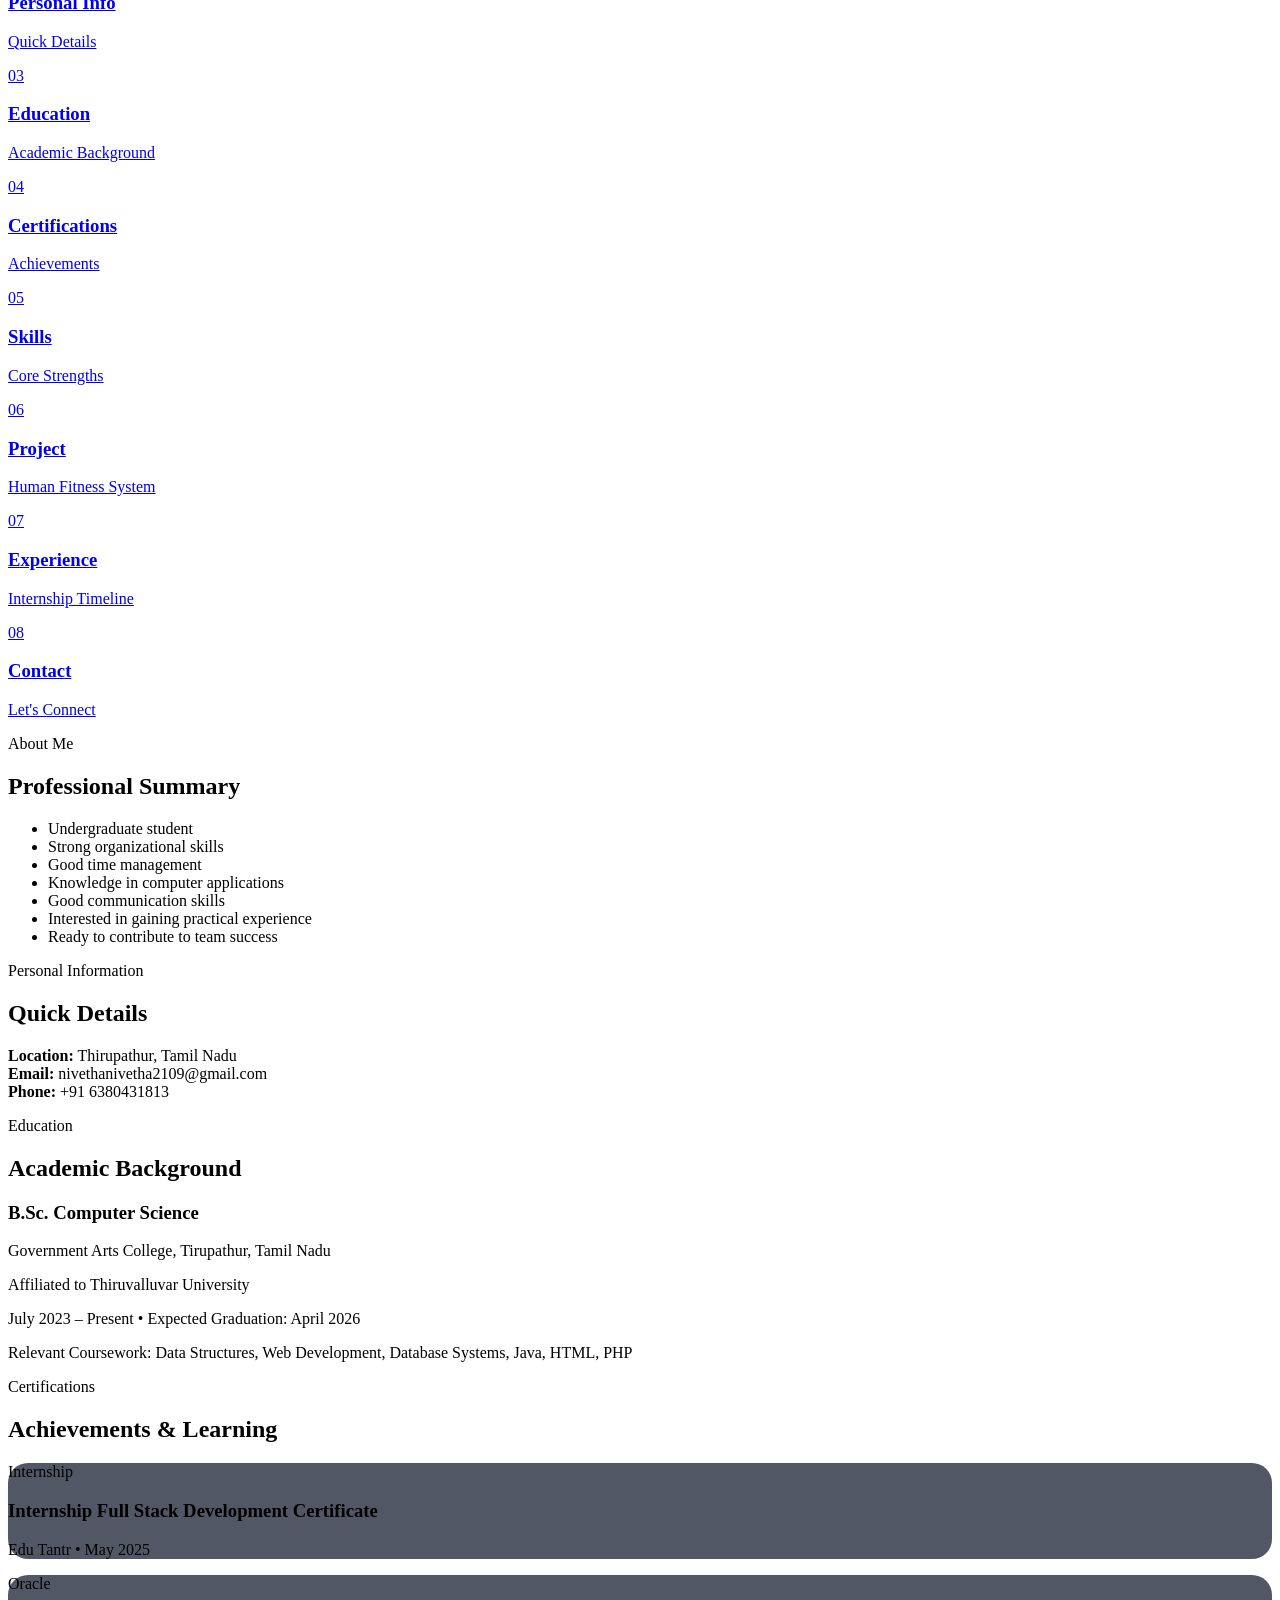
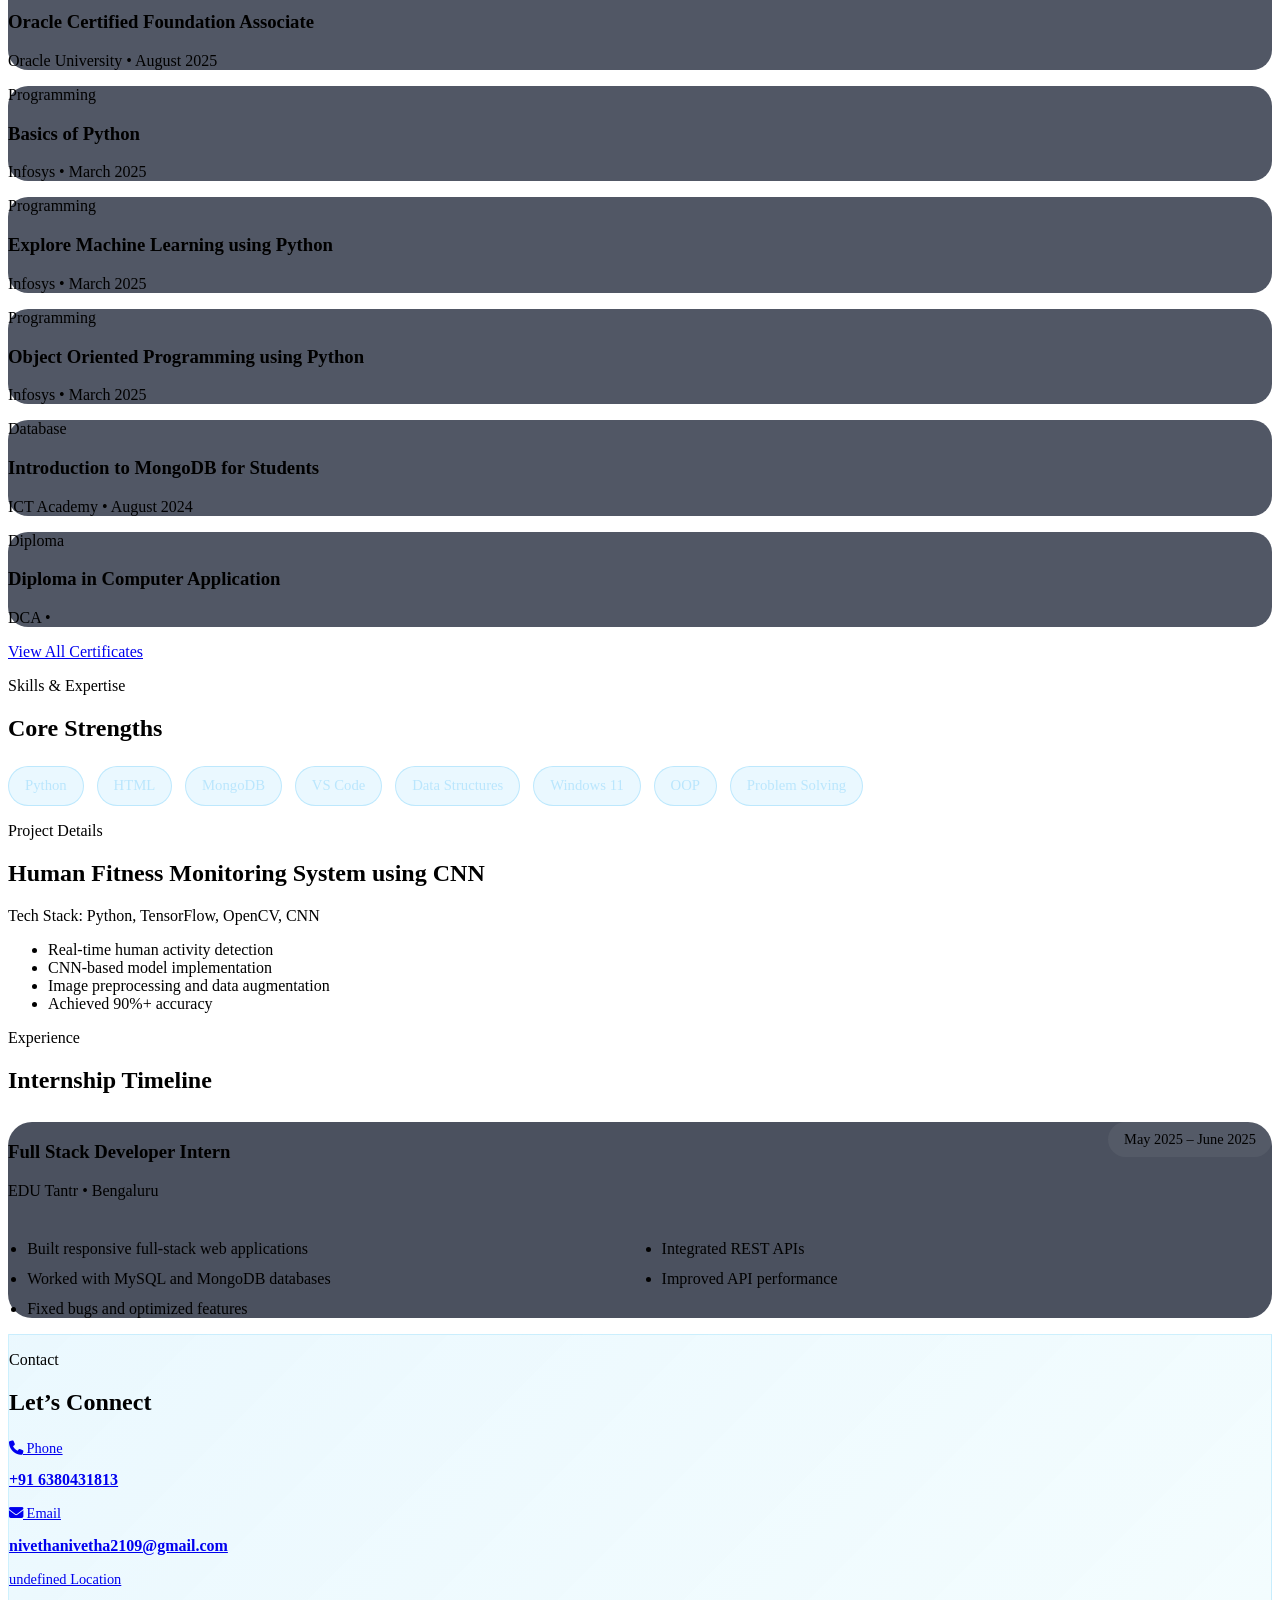
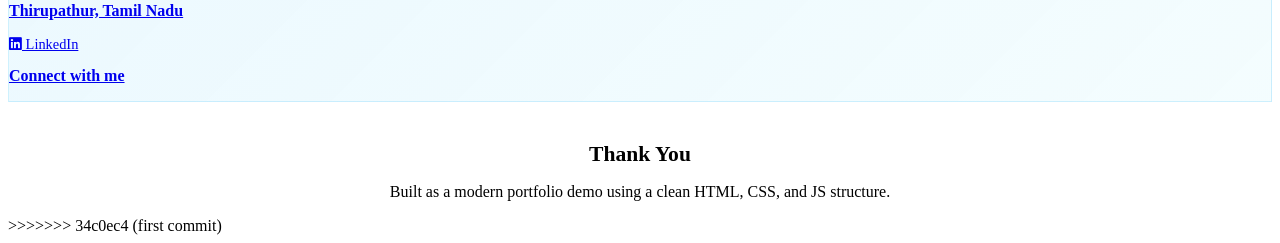
==== commit d071e631: "first commit" ====
--- a/index.html
+++ b/index.html
@@ -2,22 +2,15 @@
 <html lang="en">
 
 <head>
-    <meta charset="UTF-8">
-    <meta name="viewport" content="width=device-width, initial-scale=1.0">
-    <meta name="description" content="Nivetha G - Video Editor & Full Stack Developer Portfolio">
-    <meta name="keywords" content="Full Stack Developer, Video Editor, Portfolio, Python, HTML, MongoDB">
-    <meta name="author" content="Nivetha G">
-    <title>Nivetha G | Video Editor & Full Stack Developer</title>
-    <link rel="stylesheet" href="style.css">
-    <link rel="preconnect" href="https://fonts.googleapis.com">
-    <link rel="preconnect" href="https://fonts.gstatic.com" crossorigin>
-    <link
-        href="https://fonts.googleapis.com/css2?family=Poppins:wght@300;400;500;600;700&family=Playfair+Display:wght@400;500;600;700&display=swap"
-        rel="stylesheet">
-    <link rel="stylesheet" href="https://cdnjs.cloudflare.com/ajax/libs/font-awesome/6.4.0/css/all.min.css">
+  <meta charset="UTF-8" />
+  <meta name="viewport" content="width=device-width, initial-scale=1.0" />
+  <title>Nivetha G | Portfolio</title>
+  <link rel="stylesheet" href="style.css" />
+  <link rel="stylesheet" href="https://cdnjs.cloudflare.com/ajax/libs/font-awesome/6.4.0/css/all.min.css" />
 </head>
 
 <body>
+<<<<<<< HEAD
     <!-- Loading Screen -->
     <div class="book-loader" id="bookLoader">
         <div class="loader-content">
@@ -632,6 +625,148 @@
             }
         });
     </script>
+=======
+  <div class="page">
+    <section class="hero">
+      <div class="hero-bg hero-bg-one"></div>
+      <div class="hero-bg hero-bg-two"></div>
+
+      <div class="container hero-grid">
+        <div class="hero-content">
+          <p class="badge">Portfolio Demo</p>
+          <h1>Nivetha G</h1>
+          <p class="hero-role">Video Editor & Full Stack Developer</p>
+          <p class="hero-text">
+            A passionate undergraduate student with skills in video editing,
+            full stack development, certifications, projects, and achievements,
+            presented in a premium and modern portfolio style.
+          </p>
+
+          <div class="hero-actions">
+            <a href="#contact" class="btn btn-primary">Contact Me</a>
+            <a href="#project" class="btn btn-secondary">View Project</a>
+          </div>
+        </div>
+
+        <div class="stats-grid" id="statsGrid"></div>
+      </div>
+    </section>
+
+    <section class="section">
+      <div class="container">
+        <div class="panel">
+          <div class="panel-header">
+            <div>
+              <p class="section-label">Contents</p>
+              <h2>Section Navigation</h2>
+            </div>
+            <p class="section-note">Modern portfolio layout demo</p>
+          </div>
+          <div class="contents-grid" id="contentsGrid"></div>
+        </div>
+      </div>
+    </section>
+
+    <section id="about" class="section section-compact">
+      <div class="container two-col">
+        <div class="card">
+          <p class="section-label">About Me</p>
+          <h2>Professional Summary</h2>
+          <ul class="bullet-list" id="aboutList"></ul>
+        </div>
+
+        <div class="card">
+          <p class="section-label">Personal Information</p>
+          <h2>Quick Details</h2>
+          <div class="info-list" id="personalInfo"></div>
+        </div>
+      </div>
+    </section>
+
+    <section id="education" class="section section-compact">
+      <div class="container">
+        <div class="card">
+          <p class="section-label">Education</p>
+          <h2>Academic Background</h2>
+          <div class="highlight-card">
+            <h3>B.Sc. Computer Science</h3>
+            <p>Government Arts College, Tirupathur, Tamil Nadu</p>
+            <p class="muted">Affiliated to Thiruvalluvar University</p>
+            <p>July 2023 – Present • Expected Graduation: April 2026</p>
+            <p>
+              Relevant Coursework: Data Structures, Web Development, Database
+              Systems, Java, HTML, PHP
+            </p>
+          </div>
+        </div>
+      </div>
+    </section>
+
+    <section id="certifications" class="section section-compact">
+      <div class="container">
+        <div class="card">
+          <p class="section-label">Certifications</p>
+          <h2>Achievements & Learning</h2>
+          <div class="cert-grid" id="certGrid"></div>
+          <a href="certificates.html" class="btn btn-secondary" style="margin-top: 1.5rem;">View All Certificates</a>
+        </div>
+      </div>
+    </section>
+
+    <section id="skills" class="section section-compact">
+      <div class="container split-grid">
+        <div class="card">
+          <p class="section-label">Skills & Expertise</p>
+          <h2>Core Strengths</h2>
+          <div class="chips" id="skillsChips"></div>
+        </div>
+
+        <div id="project" class="card">
+          <p class="section-label">Project Details</p>
+          <h2>Human Fitness Monitoring System using CNN</h2>
+          <p class="project-stack">Tech Stack: Python, TensorFlow, OpenCV, CNN</p>
+          <ul class="bullet-list" id="projectList"></ul>
+        </div>
+      </div>
+    </section>
+
+    <section id="experience" class="section section-compact">
+      <div class="container">
+        <div class="card">
+          <p class="section-label">Experience</p>
+          <h2>Internship Timeline</h2>
+          <div class="timeline-card">
+            <div class="timeline-head">
+              <div>
+                <h3>Full Stack Developer Intern</h3>
+                <p>EDU Tantr • Bengaluru</p>
+              </div>
+              <span class="date-pill">May 2025 – June 2025</span>
+            </div>
+            <ul class="experience-grid" id="experienceList"></ul>
+          </div>
+        </div>
+      </div>
+    </section>
+
+    <section id="contact" class="section section-compact section-bottom">
+      <div class="container">
+        <div class="contact-card">
+          <p class="section-label">Contact</p>
+          <h2>Let’s Connect</h2>
+          <div class="contact-grid" id="contactGrid"></div>
+        </div>
+
+        <footer class="footer">
+          <p class="footer-title">Thank You</p>
+          <p>Built as a modern portfolio demo using a clean HTML, CSS, and JS structure.</p>
+        </footer>
+      </div>
+    </section>
+  </div>
+
+  <script src="script.js"></script>
+>>>>>>> 34c0ec4 (first commit)
 </body>
 
 </html>
--- a/style.css
+++ b/style.css
@@ -1,1290 +1,1698 @@
+<<<<<<< HEAD
+/* ===== BOOK-STYLE PORTFOLIO - PREMIUM THEME ===== */
+
 /* ===== CSS Variables ===== */
 :root {
-    --primary: #1a1a2e;
-    --secondary: #16213e;
-    --accent: #6c5ce7;
-    --accent-light: #a29bfe;
-    --accent-dark: #5046b5;
-    --bg-light: #f8f9fa;
-    --bg-dark: #0f0f1a;
-    --card-bg: #ffffff;
-    --text-primary: #1a1a2e;
-    --text-secondary: #636e72;
-    --text-light: #b2bec3;
-    --border: #dfe6e9;
-    --gradient: linear-gradient(135deg, #6c5ce7 0%, #a29bfe 100%);
-    --shadow: 0 10px 30px rgba(108, 92, 231, 0.1);
-    --shadow-hover: 0 20px 40px rgba(108, 92, 231, 0.2);
-    --transition: all 0.3s ease;
-}
-
-/* ===== Reset & Base ===== */
+    /* Book Paper Colors */
+    --paper-bg: #f5f0e8;
+    --paper-dark: #e8e0d5;
+    --paper-texture: #ebe5da;
+
+    /* Ink Colors */
+    --ink-primary: #2c2416;
+    --ink-secondary: #5c4f3a;
+    --ink-light: #8b7d6b;
+
+    /* Accent Colors */
+    --accent-gold: #b8956e;
+    --accent-burgundy: #8b4557;
+    --accent-navy: #3d4a6b;
+
+    /* Shadows */
+    --page-shadow: 0 4px 20px rgba(44, 36, 22, 0.15);
+    --page-shadow-deep: 0 8px 40px rgba(44, 36, 22, 0.25);
+    --spine-shadow: inset 3px 0 10px rgba(0, 0, 0, 0.1);
+
+    /* Typography */
+    --font-serif: 'Playfair Display', Georgia, 'Times New Roman', serif;
+    --font-sans: 'Poppins', 'Segoe UI', sans-serif;
+
+    /* Book Dimensions */
+    --book-width: 100%;
+    --book-max-width: 1200px;
+    --page-padding: 50px;
+    --spine-width: 40px;
+
+    /* Transitions */
+    --transition-smooth: all 0.6s cubic-bezier(0.4, 0, 0.2, 1);
+    --transition-flip: all 0.8s cubic-bezier(0.4, 0, 0.2, 1);
+=======
 * {
-    margin: 0;
-    padding: 0;
-    box-sizing: border-box;
+  box-sizing: border-box;
+  margin: 0;
+  padding: 0;
+>>>>>>> 34c0ec4 (first commit)
+}
+
+:root {
+  --bg: #020617;
+  --panel: rgba(255, 255, 255, 0.05);
+  --panel-strong: rgba(15, 23, 42, 0.78);
+  --text: #e2e8f0;
+  --muted: #94a3b8;
+  --white: #ffffff;
+  --accent: #38bdf8;
+  --accent-soft: rgba(56, 189, 248, 0.12);
+  --border: rgba(255, 255, 255, 0.10);
+  --shadow: 0 20px 50px rgba(0, 0, 0, 0.35);
+  --radius-xl: 2rem;
+  --radius-lg: 1.25rem;
+  --max-width: 1200px;
 }
 
 html {
+<<<<<<< HEAD
     scroll-behavior: smooth;
+    font-size: 16px;
 }
 
 body {
-    font-family: 'Poppins', sans-serif;
-    background: var(--bg-light);
-    color: var(--text-primary);
+    font-family: var(--font-sans);
+    background: var(--ink-primary);
+    color: var(--ink-primary);
     line-height: 1.7;
     overflow-x: hidden;
-}
-
-a {
-    text-decoration: none;
-    color: inherit;
-}
-
-ul {
-    list-style: none;
-}
-
-.container {
-    max-width: 1200px;
-    margin: 0 auto;
-    padding: 0 20px;
-}
-
-/* ===== Navigation ===== */
-.navbar {
+    min-height: 100vh;
+}
+
+/* ===== Book Container ===== */
+.book-container {
     position: fixed;
     top: 0;
     left: 0;
     width: 100%;
-    background: rgba(255, 255, 255, 0.95);
-    backdrop-filter: blur(10px);
+    height: 100vh;
+    display: flex;
+    justify-content: center;
+    align-items: center;
+    background: linear-gradient(135deg, #1a1510 0%, #2c2416 50%, #1a1510 100%);
     z-index: 1000;
-    padding: 15px 0;
-    transition: var(--transition);
-}
-
-.navbar.scrolled {
-    box-shadow: 0 2px 20px rgba(0, 0, 0, 0.1);
-}
-
-.navbar .container {
-    display: flex;
-    justify-content: space-between;
-    align-items: center;
-}
-
-.logo {
-    font-family: 'Playfair Display', serif;
-    font-size: 1.8rem;
-    font-weight: 700;
-    color: var(--text-primary);
-}
-
-.logo span {
-    color: var(--accent);
-}
-
-.nav-links {
-    display: flex;
-    gap: 35px;
-}
-
-.nav-links a {
-    font-weight: 500;
-    font-size: 0.95rem;
-    color: var(--text-primary);
+    transition: opacity 0.8s ease, visibility 0.8s ease;
+}
+
+.book-container.hidden {
+    opacity: 0;
+    visibility: hidden;
+    pointer-events: none;
+}
+
+/* ===== Book Structure ===== */
+.book {
     position: relative;
-    transition: var(--transition);
-}
-
-.nav-links a::after {
+    width: var(--book-width);
+    max-width: var(--book-max-width);
+    height: 100vh;
+    max-height: 800px;
+    perspective: 2000px;
+    display: flex;
+    justify-content: center;
+    align-items: center;
+    padding: 20px;
+}
+
+.book-pages {
+    position: relative;
+    width: 100%;
+    height: 100%;
+    transform-style: preserve-3d;
+    transition: transform 1s ease;
+}
+
+/* ===== Book Cover ===== */
+.book-cover {
+    position: absolute;
+    width: 100%;
+    height: 100%;
+    background: linear-gradient(145deg, var(--accent-navy) 0%, #2a3550 100%);
+    border-radius: 8px 15px 15px 8px;
+    box-shadow:
+        0 20px 60px rgba(0, 0, 0, 0.5),
+        inset -2px 0 10px rgba(0, 0, 0, 0.2);
+    display: flex;
+    flex-direction: column;
+    justify-content: center;
+    align-items: center;
+    text-align: center;
+    padding: 60px;
+    cursor: pointer;
+    backface-visibility: hidden;
+    transform-style: preserve-3d;
+    transition: transform 1.2s cubic-bezier(0.4, 0, 0.2, 1);
+    z-index: 10;
+}
+
+.book-cover::before {
     content: '';
     position: absolute;
-    bottom: -5px;
+    left: 30px;
+    top: 0;
+    width: 4px;
+    height: 100%;
+    background: linear-gradient(180deg,
+            rgba(184, 149, 110, 0.3) 0%,
+            rgba(184, 149, 110, 0.6) 50%,
+            rgba(184, 149, 110, 0.3) 100%);
+    border-radius: 2px;
+}
+
+.book-cover.open {
+    transform: rotateY(-160deg);
+    pointer-events: none;
+}
+
+.cover-content {
+    position: relative;
+    z-index: 2;
+}
+
+.cover-decoration {
+    position: absolute;
+    top: 30px;
+    left: 30px;
+    right: 30px;
+    bottom: 30px;
+    border: 2px solid var(--accent-gold);
+    border-radius: 4px;
+    pointer-events: none;
+}
+
+.cover-decoration::before {
+    content: '';
+    position: absolute;
+    top: 10px;
+    left: 10px;
+    right: 10px;
+    bottom: 10px;
+    border: 1px solid rgba(184, 149, 110, 0.4);
+    border-radius: 2px;
+}
+
+.cover-title {
+    font-family: var(--font-serif);
+    font-size: clamp(2rem, 5vw, 3.5rem);
+    color: var(--paper-bg);
+    margin-bottom: 10px;
+    letter-spacing: 2px;
+    text-shadow: 2px 2px 4px rgba(0, 0, 0, 0.3);
+}
+
+.cover-subtitle {
+    font-family: var(--font-serif);
+    font-size: clamp(1rem, 2.5vw, 1.5rem);
+    color: var(--accent-gold);
+    font-style: italic;
+    margin-bottom: 40px;
+    font-weight: 400;
+}
+
+.cover-avatar {
+    width: 150px;
+    height: 150px;
+    border-radius: 50%;
+    background: linear-gradient(135deg, var(--accent-gold) 0%, var(--accent-burgundy) 100%);
+    display: flex;
+    align-items: center;
+    justify-content: center;
+    margin: 0 auto 30px;
+    box-shadow: 0 10px 40px rgba(0, 0, 0, 0.4);
+    border: 4px solid var(--paper-bg);
+}
+
+.cover-avatar span {
+    font-family: var(--font-serif);
+    font-size: 3rem;
+    font-weight: 700;
+    color: var(--paper-bg);
+}
+
+.cover-tagline {
+    font-size: 1rem;
+    color: rgba(245, 240, 232, 0.8);
+    max-width: 400px;
+    margin: 0 auto;
+    line-height: 1.8;
+}
+
+.cover-hint {
+    position: absolute;
+    bottom: 40px;
+    left: 50%;
+    transform: translateX(-50%);
+    color: var(--accent-gold);
+    font-size: 0.9rem;
+    display: flex;
+    align-items: center;
+    gap: 10px;
+    animation: pulse 2s infinite;
+}
+
+.cover-hint i {
+    font-size: 1.2rem;
+}
+
+@keyframes pulse {
+
+    0%,
+    100% {
+        opacity: 0.6;
+        transform: translateX(-50%) translateY(0);
+    }
+
+    50% {
+        opacity: 1;
+        transform: translateX(-50%) translateY(-5px);
+    }
+}
+
+/* ===== Pages Container ===== */
+.pages-container {
+    position: absolute;
+    width: 100%;
+    height: 100%;
+    display: none;
+    background: var(--paper-bg);
+    border-radius: 5px 12px 12px 5px;
+    box-shadow: var(--page-shadow-deep);
+    overflow: hidden;
+}
+
+.pages-container.active {
+    display: block;
+}
+
+/* Paper Texture Overlay */
+.pages-container::before {
+    content: '';
+    position: absolute;
+    top: 0;
     left: 0;
-    width: 0;
-    height: 2px;
-    background: var(--gradient);
-    transition: width 0.3s ease;
-}
-
-.nav-links a:hover {
-    color: var(--accent);
-}
-
-.nav-links a:hover::after {
-    width: 100%;
-}
-
-.hamburger {
-    display: none;
-    flex-direction: column;
-    cursor: pointer;
-    gap: 5px;
-}
-
-.hamburger span {
-    width: 25px;
-    height: 2px;
-    background: var(--text-primary);
-    transition: var(--transition);
-}
-
-/* ===== Hero Section ===== */
-.hero {
-    min-height: 100vh;
-    display: flex;
-    align-items: center;
-    padding-top: 80px;
-    position: relative;
-    overflow: hidden;
-}
-
-.hero-bg {
+    right: 0;
+    bottom: 0;
+    background-image: url("data:image/svg+xml,%3Csvg viewBox='0 0 200 200' xmlns='http://www.w3.org/2000/svg'%3E%3Cfilter id='noise'%3E%3CfeTurbulence type='fractalNoise' baseFrequency='0.65' numOctaves='3' stitchTiles='stitch'/%3E%3C/filter%3E%3Crect width='100%' height='100%' filter='url(%23noise)'/%3E%3C/svg%3E");
+    opacity: 0.03;
+    pointer-events: none;
+    z-index: 1;
+}
+
+/* Spine Shadow */
+.pages-container::after {
+    content: '';
+    position: absolute;
+    left: 0;
+    top: 0;
+    bottom: 0;
+    width: 30px;
+    background: linear-gradient(90deg,
+            rgba(0, 0, 0, 0.08) 0%,
+            rgba(0, 0, 0, 0.02) 50%,
+            transparent 100%);
+    z-index: 10;
+    pointer-events: none;
+}
+
+/* ===== Page Layout ===== */
+.page {
     position: absolute;
     top: 0;
     left: 0;
     width: 100%;
     height: 100%;
-    background:
-        radial-gradient(circle at 20% 80%, rgba(108, 92, 231, 0.08) 0%, transparent 50%),
-        radial-gradient(circle at 80% 20%, rgba(162, 155, 254, 0.08) 0%, transparent 50%),
-        linear-gradient(135deg, #f8f9fa 0%, #fff 100%);
-    z-index: -1;
-}
-
-.hero-bg::before {
-    content: '';
-    position: absolute;
-    top: -50%;
-    right: -30%;
-    width: 80%;
-    height: 150%;
-    background: radial-gradient(circle, rgba(108, 92, 231, 0.05) 0%, transparent 70%);
-    animation: float 20s infinite ease-in-out;
-}
-
-@keyframes float {
-
-    0%,
+    padding: 40px 50px;
+    opacity: 0;
+    visibility: hidden;
+    transform: rotateY(0deg);
+    transition: var(--transition-flip);
+    background: transparent;
+    overflow-y: auto;
+    overflow-x: hidden;
+}
+
+.page.active {
+    opacity: 1;
+    visibility: visible;
+}
+
+.page.flipping-next {
+    animation: flipNext 0.8s ease-in-out forwards;
+}
+
+.page.flipping-prev {
+    animation: flipPrev 0.8s ease-in-out forwards;
+}
+
+@keyframes flipNext {
+    0% {
+        transform: rotateY(0deg);
+        opacity: 1;
+    }
+
     100% {
-        transform: translate(0, 0) rotate(0deg);
-    }
-
-    33% {
-        transform: translate(30px, -30px) rotate(5deg);
-    }
-
-    66% {
-        transform: translate(-20px, 20px) rotate(-5deg);
-    }
-}
-
-.hero-content {
+        transform: rotateY(-180deg);
+        opacity: 0;
+    }
+}
+
+@keyframes flipPrev {
+    0% {
+        transform: rotateY(0deg);
+        opacity: 1;
+    }
+
+    100% {
+        transform: rotateY(180deg);
+        opacity: 0;
+    }
+}
+
+/* ===== Page Content Styles ===== */
+.page-header {
+    text-align: center;
+    margin-bottom: 30px;
+    padding-bottom: 20px;
+    border-bottom: 1px solid rgba(92, 79, 58, 0.2);
+}
+
+.page-header h2 {
+    font-family: var(--font-serif);
+    font-size: 1.8rem;
+    color: var(--ink-primary);
+    margin-bottom: 8px;
+    letter-spacing: 1px;
+}
+
+.page-header .chapter-number {
+    font-family: var(--font-serif);
+    font-size: 0.85rem;
+    color: var(--accent-burgundy);
+    text-transform: uppercase;
+    letter-spacing: 3px;
+    margin-bottom: 5px;
+    display: block;
+}
+
+.page-header .decorative-line {
+    width: 60px;
+    height: 2px;
+    background: linear-gradient(90deg, transparent, var(--accent-gold), transparent);
+    margin: 15px auto 0;
+}
+
+/* ===== Table of Contents Page ===== */
+.toc-page {
+    display: flex;
+    flex-direction: column;
+}
+
+.toc-title {
+    font-family: var(--font-serif);
+    font-size: 2rem;
+    text-align: center;
+    margin-bottom: 40px;
+    color: var(--ink-primary);
+}
+
+.toc-list {
+    list-style: none;
+    max-width: 500px;
+    margin: 0 auto;
+    width: 100%;
+}
+
+.toc-item {
+    display: flex;
+    align-items: center;
+    padding: 15px 20px;
+    margin-bottom: 10px;
+    background: rgba(232, 224, 213, 0.5);
+    border-radius: 5px;
+    cursor: pointer;
+    transition: var(--transition-smooth);
+    border-left: 3px solid transparent;
+}
+
+.toc-item:hover {
+    background: rgba(184, 149, 110, 0.15);
+    border-left-color: var(--accent-gold);
+    transform: translateX(10px);
+}
+
+.toc-item .chapter-num {
+    font-family: var(--font-serif);
+    font-size: 1.2rem;
+    color: var(--accent-burgundy);
+    width: 40px;
+    flex-shrink: 0;
+}
+
+.toc-item .chapter-title {
+    flex: 1;
+    font-weight: 500;
+    color: var(--ink-primary);
+}
+
+.toc-item .page-num {
+    font-family: var(--font-serif);
+    font-size: 0.9rem;
+    color: var(--ink-light);
+}
+
+/* ===== About Page ===== */
+.about-page .page-content {
     display: grid;
     grid-template-columns: 1fr 1fr;
-    gap: 60px;
-    align-items: center;
-}
-
-.hero-text {
-    animation: slideInLeft 1s ease;
-}
-
-@keyframes slideInLeft {
-    from {
-        opacity: 0;
-        transform: translateX(-50px);
-    }
-
-    to {
-        opacity: 1;
-        transform: translateX(0);
-    }
-}
-
-.greeting {
-    font-size: 1rem;
-    color: var(--accent);
-    font-weight: 500;
-    letter-spacing: 3px;
-    text-transform: uppercase;
-    margin-bottom: 10px;
-    display: block;
-}
-
-.hero-text h1 {
-    font-family: 'Playfair Display', serif;
-    font-size: 3.5rem;
-    line-height: 1.2;
-    margin-bottom: 10px;
-    color: var(--primary);
-}
-
-.tagline {
-    font-size: 1.4rem;
-    color: var(--accent);
-    font-weight: 600;
+    gap: 30px;
+    align-items: start;
+}
+
+.about-text p {
+    color: var(--ink-secondary);
     margin-bottom: 20px;
-}
-
-.hero-intro {
-    color: var(--text-secondary);
-    font-size: 1rem;
-    margin-bottom: 30px;
-    max-width: 500px;
-}
-
-.hero-buttons {
-    display: flex;
+    font-size: 0.95rem;
+    text-align: justify;
+}
+
+.about-details {
+    background: rgba(232, 224, 213, 0.5);
+    padding: 25px;
+    border-radius: 8px;
+}
+
+.about-details h3 {
+    font-family: var(--font-serif);
+    font-size: 1.2rem;
+    margin-bottom: 20px;
+    color: var(--ink-primary);
+}
+
+.detail-item {
+    display: flex;
+    align-items: center;
     gap: 15px;
-    margin-bottom: 30px;
-}
-
-.btn {
-    padding: 14px 32px;
-    border-radius: 50px;
-    font-family: 'Poppins', sans-serif;
-    font-weight: 500;
-    font-size: 0.95rem;
-    cursor: pointer;
-    transition: var(--transition);
-    text-decoration: none;
-    display: inline-flex;
-    align-items: center;
-    gap: 8px;
-}
-
-.btn-primary {
-    background: var(--gradient);
-    color: white;
-    border: none;
-    box-shadow: 0 5px 20px rgba(108, 92, 231, 0.3);
-}
-
-.btn-primary:hover {
-    transform: translateY(-3px);
-    box-shadow: 0 8px 25px rgba(108, 92, 231, 0.4);
-}
-
-.btn-outline {
-    background: transparent;
-    color: var(--accent);
-    border: 2px solid var(--accent);
-}
-
-.btn-outline:hover {
-    background: var(--accent);
-    color: white;
-    transform: translateY(-3px);
-}
-
-.social-links {
-    display: flex;
-    gap: 15px;
-}
-
-.social-links a {
-    width: 45px;
-    height: 45px;
+    margin-bottom: 15px;
+}
+
+.detail-item i {
+    width: 35px;
+    height: 35px;
+    background: var(--accent-burgundy);
+    color: var(--paper-bg);
     border-radius: 50%;
-    background: white;
     display: flex;
     align-items: center;
     justify-content: center;
-    color: var(--accent);
-    box-shadow: var(--shadow);
-    transition: var(--transition);
-}
-
-.social-links a:hover {
-    background: var(--accent);
-    color: white;
-    transform: translateY(-3px);
-}
-
-.hero-visual {
-    display: flex;
-    justify-content: center;
-    align-items: center;
-    animation: slideInRight 1s ease;
-    animation-delay: 0.3s;
-    opacity: 0;
-    animation-fill-mode: forwards;
-}
-
-@keyframes slideInRight {
-    from {
-        opacity: 0;
-        transform: translateX(50px);
-    }
-
-    to {
-        opacity: 1;
-        transform: translateX(0);
-    }
-}
-
-.avatar-container {
-    width: 380px;
-    height: 380px;
-    border-radius: 50%;
-    background: var(--gradient);
-    display: flex;
-    align-items: center;
-    justify-content: center;
-    position: relative;
-    box-shadow: 0 20px 60px rgba(108, 92, 231, 0.3);
-}
-
-.avatar-container::before {
-    content: '';
-    position: absolute;
-    inset: -10px;
-    border-radius: 50%;
-    border: 2px dashed var(--accent-light);
-    animation: rotate 30s linear infinite;
-}
-
-@keyframes rotate {
-    from {
-        transform: rotate(0deg);
-    }
-
-    to {
-        transform: rotate(360deg);
-    }
-}
-
-.avatar-placeholder {
-    font-family: 'Playfair Display', serif;
-    font-size: 5rem;
-    font-weight: 700;
-    color: white;
-    text-shadow: 2px 2px 10px rgba(0, 0, 0, 0.1);
-}
-
-.scroll-down {
-    position: absolute;
-    bottom: 30px;
-    left: 50%;
-    transform: translateX(-50%);
-    color: var(--accent);
-    font-size: 1.5rem;
-    animation: bounce 2s infinite;
-}
-
-@keyframes bounce {
-
-    0%,
-    20%,
-    50%,
-    80%,
-    100% {
-        transform: translateX(-50%) translateY(0);
-    }
-
-    40% {
-        transform: translateX(-50%) translateY(-10px);
-    }
-
-    60% {
-        transform: translateX(-50%) translateY(-5px);
-    }
-}
-
-/* ===== Section Styles ===== */
-section {
-    padding: 100px 0;
-}
-
-.section-header {
-    text-align: center;
-    margin-bottom: 60px;
-}
-
-.section-header h2 {
-    font-family: 'Playfair Display', serif;
-    font-size: 2.5rem;
-    color: var(--primary);
-    margin-bottom: 15px;
-}
-
-.underline {
-    width: 60px;
-    height: 4px;
-    background: var(--gradient);
-    margin: 0 auto;
-    border-radius: 2px;
-}
-
-.section-header p {
-    color: var(--text-secondary);
-    margin-top: 15px;
-    max-width: 600px;
-    margin-left: auto;
-    margin-right: auto;
-}
-
-/* ===== About Section ===== */
-.about {
-    background: white;
-}
-
-.about-content {
-    display: grid;
-    grid-template-columns: 1.2fr 1fr;
-    gap: 60px;
-    align-items: start;
-}
-
-.about-text p {
-    color: var(--text-secondary);
-    margin-bottom: 25px;
-    font-size: 1.05rem;
-}
-
-.about-info {
-    display: grid;
-    grid-template-columns: 1fr 1fr;
-    gap: 20px;
-}
-
-.info-item {
-    display: flex;
-    align-items: center;
-    gap: 12px;
-}
-
-.info-item i {
-    width: 40px;
-    height: 40px;
-    border-radius: 10px;
-    background: rgba(108, 92, 231, 0.1);
-    color: var(--accent);
-    display: flex;
-    align-items: center;
-    justify-content: center;
-    font-size: 1rem;
-}
-
-.info-item span {
-    color: var(--text-secondary);
     font-size: 0.9rem;
+    flex-shrink: 0;
+}
+
+.detail-item .detail-text {
+    font-size: 0.9rem;
+    color: var(--ink-secondary);
 }
 
 .about-stats {
     display: grid;
     grid-template-columns: repeat(2, 1fr);
-    gap: 20px;
-}
-
-.stat-card {
-    background: var(--bg-light);
-    padding: 30px 20px;
-    border-radius: 15px;
+    gap: 15px;
+}
+
+.stat-box {
+    background: var(--paper-dark);
+    padding: 20px;
+    border-radius: 8px;
     text-align: center;
-    box-shadow: var(--shadow);
-    transition: var(--transition);
-    opacity: 0;
-    transform: translateY(20px);
-}
-
-.stat-card.visible {
-    opacity: 1;
-    transform: translateY(0);
-}
-
-.stat-card:hover {
-    transform: translateY(-5px);
-    box-shadow: var(--shadow-hover);
-}
-
-.stat-card .stat-number {
-    font-family: 'Playfair Display', serif;
-    font-size: 2.5rem;
-    color: var(--accent);
+    border: 1px solid rgba(92, 79, 58, 0.1);
+}
+
+.stat-box .stat-num {
+    font-family: var(--font-serif);
+    font-size: 2rem;
+    color: var(--accent-burgundy);
+    display: block;
     font-weight: 700;
 }
 
-.stat-card .stat-label {
-    color: var(--text-secondary);
-    font-size: 0.85rem;
-    margin-top: 5px;
-}
-
-/* ===== Skills Section ===== */
-.skills {
-    background: linear-gradient(180deg, #f8f9fa 0%, #fff 100%);
-}
-
-.skills-grid {
-    max-width: 900px;
-    margin: 0 auto;
-}
-
-.skills-category {
-    font-size: 1.3rem;
-    color: var(--primary);
-    margin-bottom: 25px;
-    margin-top: 30px;
+.stat-box .stat-label {
+    font-size: 0.8rem;
+    color: var(--ink-light);
+    text-transform: uppercase;
+    letter-spacing: 1px;
+}
+
+/* ===== Education Page ===== */
+.education-timeline {
     position: relative;
-    padding-left: 20px;
-}
-
-.skills-category::before {
+    padding-left: 30px;
+}
+
+.education-timeline::before {
     content: '';
     position: absolute;
+    left: 5px;
+    top: 0;
+    bottom: 0;
+    width: 2px;
+    background: linear-gradient(180deg, var(--accent-gold), var(--accent-burgundy));
+}
+
+.edu-entry {
+    position: relative;
+    margin-bottom: 30px;
+    padding: 20px;
+    background: rgba(232, 224, 213, 0.5);
+    border-radius: 8px;
+    border-left: 3px solid var(--accent-gold);
+}
+
+.edu-entry::before {
+    content: '';
+    position: absolute;
+    left: -28px;
+    top: 25px;
+    width: 12px;
+    height: 12px;
+    background: var(--accent-burgundy);
+    border-radius: 50%;
+    border: 2px solid var(--paper-bg);
+}
+
+.edu-entry h3 {
+    font-family: var(--font-serif);
+    font-size: 1.1rem;
+    color: var(--ink-primary);
+    margin-bottom: 5px;
+}
+
+.edu-entry .edu-year {
+    font-size: 0.85rem;
+    color: var(--accent-burgundy);
+    font-weight: 600;
+    margin-bottom: 8px;
+    display: block;
+}
+
+.edu-entry .edu-college {
+    font-size: 0.95rem;
+    color: var(--ink-secondary);
+    margin-bottom: 5px;
+}
+
+.edu-entry .edu-affiliation {
+    font-size: 0.85rem;
+    color: var(--ink-light);
+    font-style: italic;
+}
+
+.coursework {
+    margin-top: 15px;
+    padding-top: 15px;
+    border-top: 1px solid rgba(92, 79, 58, 0.15);
+}
+
+.coursework h4 {
+    font-size: 0.85rem;
+    color: var(--ink-primary);
+    margin-bottom: 10px;
+    text-transform: uppercase;
+    letter-spacing: 1px;
+}
+
+.course-list {
+    display: flex;
+    flex-wrap: wrap;
+    gap: 8px;
+    list-style: none;
+}
+
+.course-list li {
+    background: rgba(184, 149, 110, 0.2);
+    padding: 5px 12px;
+    border-radius: 15px;
+    font-size: 0.8rem;
+    color: var(--ink-secondary);
+=======
+  scroll-behavior: smooth;
+}
+
+body {
+  font-family: Inter, "Segoe UI", Arial, sans-serif;
+  background:
+    radial-gradient(circle at top left, rgba(14, 165, 233, 0.10), transparent 30%),
+    linear-gradient(135deg, #020617, #0f172a 45%, #082f49);
+  color: var(--text);
+  line-height: 1.6;
+}
+
+a {
+  color: inherit;
+  text-decoration: none;
+}
+
+.page {
+  min-height: 100vh;
+}
+
+.container {
+  width: min(100% - 2rem, var(--max-width));
+  margin: 0 auto;
+}
+
+.section {
+  padding: 3rem 0;
+}
+
+.section-compact {
+  padding-top: 1rem;
+  padding-bottom: 1rem;
+}
+
+.section-bottom {
+  padding-bottom: 5rem;
+}
+
+.hero {
+  position: relative;
+  overflow: hidden;
+  border-bottom: 1px solid var(--border);
+  padding: 5rem 0;
+}
+
+.hero-bg {
+  position: absolute;
+  border-radius: 999px;
+  filter: blur(70px);
+  opacity: 0.22;
+}
+
+.hero-bg-one {
+  width: 18rem;
+  height: 18rem;
+  left: -4rem;
+  top: -4rem;
+  background: #0ea5e9;
+}
+
+.hero-bg-two {
+  width: 20rem;
+  height: 20rem;
+  right: -4rem;
+  bottom: 0;
+  background: #22d3ee;
+}
+
+.hero-grid {
+  position: relative;
+  display: grid;
+  gap: 2.5rem;
+  align-items: start;
+}
+
+.hero-content h1 {
+  font-size: clamp(2.5rem, 5vw, 4.5rem);
+  line-height: 1.1;
+  font-weight: 800;
+}
+
+.badge {
+  display: inline-block;
+  margin-bottom: 1rem;
+  padding: 0.45rem 1rem;
+  border-radius: 999px;
+  border: 1px solid rgba(56, 189, 248, 0.35);
+  background: rgba(56, 189, 248, 0.10);
+  color: #7dd3fc;
+  font-size: 0.9rem;
+}
+
+.hero-role {
+  margin-top: 0.75rem;
+  color: #7dd3fc;
+  font-size: clamp(1.15rem, 2vw, 1.65rem);
+  font-weight: 600;
+}
+
+.hero-text {
+  max-width: 42rem;
+  margin-top: 1.5rem;
+  color: var(--text);
+  opacity: 0.9;
+  font-size: 1.02rem;
+}
+
+.hero-actions {
+  display: flex;
+  flex-wrap: wrap;
+  gap: 0.9rem;
+  margin-top: 2rem;
+}
+
+.btn {
+  display: inline-flex;
+  align-items: center;
+  justify-content: center;
+  padding: 0.95rem 1.3rem;
+  border-radius: 1.1rem;
+  font-weight: 700;
+  transition: transform 0.2s ease, background 0.2s ease, border-color 0.2s ease;
+}
+
+.btn:hover {
+  transform: translateY(-2px);
+}
+
+.btn-primary {
+  background: var(--accent);
+  color: #082f49;
+  box-shadow: 0 14px 30px rgba(56, 189, 248, 0.20);
+}
+
+.btn-secondary {
+  border: 1px solid var(--border);
+  background: rgba(255, 255, 255, 0.05);
+  backdrop-filter: blur(10px);
+}
+
+.stats-grid,
+.contents-grid,
+.cert-grid,
+.contact-grid {
+  display: grid;
+  gap: 1rem;
+}
+
+.stats-grid {
+  grid-template-columns: repeat(auto-fit, minmax(180px, 1fr));
+}
+
+.stat-card,
+.card,
+.panel,
+.content-card,
+.cert-card,
+.contact-item,
+.timeline-card {
+  border: 1px solid var(--border);
+  background: var(--panel);
+  backdrop-filter: blur(16px);
+  box-shadow: var(--shadow);
+}
+
+.stat-card,
+.card,
+.panel,
+.contact-card {
+  border-radius: var(--radius-xl);
+}
+
+.stat-card,
+.content-card,
+.cert-card,
+.contact-item,
+.timeline-card {
+  padding: 1.35rem;
+}
+
+.panel,
+.card,
+.contact-card {
+  padding: 2rem;
+}
+
+.stat-card p:first-child,
+.section-label {
+  color: var(--muted);
+  text-transform: uppercase;
+  letter-spacing: 0.2em;
+  font-size: 0.78rem;
+}
+
+.stat-value {
+  margin-top: 0.4rem;
+  color: #7dd3fc;
+  font-size: 2rem;
+  font-weight: 800;
+}
+
+.panel-header {
+  display: flex;
+  justify-content: space-between;
+  gap: 1rem;
+  flex-wrap: wrap;
+  align-items: center;
+}
+
+.panel-header h2,
+.card h2,
+.contact-card h2 {
+  margin-top: 0.45rem;
+  font-size: clamp(1.6rem, 3vw, 2.2rem);
+}
+
+.section-note,
+.muted {
+  color: var(--muted);
+}
+
+.contents-grid {
+  margin-top: 2rem;
+  grid-template-columns: repeat(auto-fit, minmax(180px, 1fr));
+}
+
+.content-card {
+  border-radius: 1.25rem;
+  background: rgba(15, 23, 42, 0.82);
+}
+
+.content-index {
+  color: #7dd3fc;
+  font-size: 0.9rem;
+  margin-bottom: 0.5rem;
+}
+
+.two-col,
+.split-grid {
+  display: grid;
+  gap: 1.5rem;
+}
+
+.bullet-list {
+  margin-top: 1.5rem;
+  padding-left: 1.2rem;
+}
+
+.bullet-list li,
+.experience-grid li {
+  margin-bottom: 0.7rem;
+  color: var(--text);
+}
+
+.info-list {
+  margin-top: 1.5rem;
+  display: grid;
+  gap: 0.9rem;
+}
+
+.info-list strong {
+  color: var(--white);
+}
+
+.highlight-card {
+  margin-top: 1.5rem;
+  padding: 1.5rem;
+  border-radius: 1.5rem;
+  border: 1px solid rgba(56, 189, 248, 0.20);
+  background: rgba(56, 189, 248, 0.06);
+}
+
+.highlight-card h3,
+.timeline-card h3 {
+  color: #7dd3fc;
+  font-size: 1.6rem;
+  margin-bottom: 0.4rem;
+>>>>>>> 34c0ec4 (first commit)
+}
+
+/* ===== Certifications Page ===== */
+.cert-grid {
+<<<<<<< HEAD
+    display: grid;
+    grid-template-columns: repeat(2, 1fr);
+    gap: 20px;
+}
+
+.cert-entry {
+    background: rgba(232, 224, 213, 0.5);
+    padding: 20px;
+    border-radius: 8px;
+    border-left: 3px solid var(--accent-gold);
+    transition: var(--transition-smooth);
+}
+
+.cert-entry:hover {
+    background: rgba(184, 149, 110, 0.15);
+    transform: translateX(5px);
+}
+
+.cert-entry h4 {
+    font-family: var(--font-serif);
+    font-size: 1rem;
+    color: var(--ink-primary);
+    margin-bottom: 8px;
+}
+
+.cert-entry .cert-issuer {
+    font-size: 0.85rem;
+    color: var(--accent-burgundy);
+    margin-bottom: 5px;
+}
+
+.cert-entry .cert-date {
+    font-size: 0.8rem;
+    color: var(--ink-light);
+}
+
+/* ===== Skills Page ===== */
+.skills-section {
+    margin-bottom: 25px;
+}
+
+.skills-section h3 {
+    font-family: var(--font-serif);
+    font-size: 1.2rem;
+    color: var(--ink-primary);
+    margin-bottom: 20px;
+    padding-bottom: 10px;
+    border-bottom: 1px solid rgba(92, 79, 58, 0.2);
+}
+
+.skill-items {
+    display: grid;
+    grid-template-columns: repeat(3, 1fr);
+    gap: 15px;
+}
+
+.skill-item {
+    display: flex;
+    align-items: center;
+    gap: 12px;
+    padding: 12px 15px;
+    background: rgba(232, 224, 213, 0.5);
+    border-radius: 8px;
+    transition: var(--transition-smooth);
+}
+
+.skill-item:hover {
+    background: rgba(184, 149, 110, 0.2);
+    transform: translateY(-2px);
+}
+
+.skill-item i {
+    width: 30px;
+    height: 30px;
+    background: var(--accent-burgundy);
+    color: var(--paper-bg);
+    border-radius: 50%;
+    display: flex;
+    align-items: center;
+    justify-content: center;
+    font-size: 0.8rem;
+}
+
+.skill-item span {
+    font-size: 0.9rem;
+    color: var(--ink-secondary);
+    font-weight: 500;
+}
+
+.competencies {
+    display: flex;
+    flex-wrap: wrap;
+    gap: 12px;
+}
+
+.competency-tag {
+    background: linear-gradient(135deg, var(--accent-gold), var(--accent-burgundy));
+    color: var(--paper-bg);
+    padding: 10px 20px;
+    border-radius: 25px;
+    font-size: 0.85rem;
+    display: flex;
+    align-items: center;
+    gap: 8px;
+}
+
+/* ===== Projects Page ===== */
+.project-entry {
+    background: rgba(232, 224, 213, 0.5);
+    padding: 25px;
+    border-radius: 8px;
+    margin-bottom: 20px;
+}
+
+.project-entry h3 {
+    font-family: var(--font-serif);
+    font-size: 1.3rem;
+    color: var(--ink-primary);
+    margin-bottom: 10px;
+}
+
+.project-tag {
+    display: inline-block;
+    background: var(--accent-burgundy);
+    color: var(--paper-bg);
+    padding: 4px 12px;
+    border-radius: 15px;
+    font-size: 0.75rem;
+    text-transform: uppercase;
+    letter-spacing: 1px;
+    margin-bottom: 15px;
+}
+
+.project-entry p {
+    color: var(--ink-secondary);
+    margin-bottom: 15px;
+    font-size: 0.9rem;
+    text-align: justify;
+}
+
+.project-highlights {
+    margin-bottom: 20px;
+    padding-left: 20px;
+}
+
+.project-highlights li {
+    color: var(--ink-secondary);
+    font-size: 0.9rem;
+    margin-bottom: 8px;
+}
+
+.tech-tags {
+    display: flex;
+    flex-wrap: wrap;
+    gap: 8px;
+}
+
+.tech-tag {
+    background: rgba(184, 149, 110, 0.3);
+    padding: 6px 14px;
+    border-radius: 20px;
+    font-size: 0.8rem;
+    color: var(--ink-primary);
+    border: 1px solid rgba(184, 149, 110, 0.5);
+}
+
+/* ===== Experience Page ===== */
+.experience-timeline {
+    position: relative;
+    padding-left: 30px;
+}
+
+.experience-timeline::before {
+    content: '';
+    position: absolute;
+    left: 5px;
+    top: 0;
+    bottom: 0;
+    width: 2px;
+    background: linear-gradient(180deg, var(--accent-gold), var(--accent-burgundy));
+}
+
+.exp-entry {
+    position: relative;
+    margin-bottom: 30px;
+    padding: 25px;
+    background: rgba(232, 224, 213, 0.5);
+    border-radius: 8px;
+    border-left: 3px solid var(--accent-burgundy);
+}
+
+.exp-entry::before {
+    content: '';
+    position: absolute;
+    left: -28px;
+    top: 30px;
+    width: 12px;
+    height: 12px;
+    background: var(--accent-gold);
+    border-radius: 50%;
+    border: 2px solid var(--paper-bg);
+}
+
+.exp-entry .exp-date {
+    font-size: 0.85rem;
+    color: var(--accent-burgundy);
+    font-weight: 600;
+    margin-bottom: 5px;
+    display: block;
+}
+
+.exp-entry h3 {
+    font-family: var(--font-serif);
+    font-size: 1.2rem;
+    color: var(--ink-primary);
+    margin-bottom: 5px;
+}
+
+.exp-entry h4 {
+    font-size: 0.95rem;
+    color: var(--ink-secondary);
+    margin-bottom: 5px;
+}
+
+.exp-entry .location {
+    font-size: 0.85rem;
+    color: var(--ink-light);
+    margin-bottom: 15px;
+    display: flex;
+    align-items: center;
+    gap: 5px;
+}
+
+.exp-responsibilities {
+    padding-left: 20px;
+}
+
+.exp-responsibilities li {
+    color: var(--ink-secondary);
+    font-size: 0.9rem;
+    margin-bottom: 8px;
+}
+
+/* ===== Contact Page ===== */
+.contact-page {
+    text-align: center;
+}
+
+.contact-page .page-header {
+    margin-bottom: 40px;
+}
+
+.contact-grid {
+    display: grid;
+    grid-template-columns: repeat(2, 1fr);
+    gap: 20px;
+    max-width: 700px;
+    margin: 0 auto;
+}
+
+.contact-item {
+    display: flex;
+    align-items: center;
+    gap: 15px;
+    padding: 20px;
+    background: rgba(232, 224, 213, 0.5);
+    border-radius: 8px;
+    text-align: left;
+    transition: var(--transition-smooth);
+}
+
+.contact-item:hover {
+    background: rgba(184, 149, 110, 0.2);
+    transform: translateY(-3px);
+}
+
+.contact-item i {
+    width: 45px;
+    height: 45px;
+    background: var(--accent-burgundy);
+    color: var(--paper-bg);
+    border-radius: 50%;
+    display: flex;
+    align-items: center;
+    justify-content: center;
+    font-size: 1.1rem;
+    flex-shrink: 0;
+}
+
+.contact-item h4 {
+    font-size: 0.9rem;
+    color: var(--ink-primary);
+    margin-bottom: 3px;
+}
+
+.contact-item a,
+.contact-item p {
+    font-size: 0.85rem;
+    color: var(--ink-secondary);
+    text-decoration: none;
+    transition: var(--transition-smooth);
+}
+
+.contact-item a:hover {
+    color: var(--accent-burgundy);
+}
+
+/* ===== Thank You Page ===== */
+.thankyou-page {
+    display: flex;
+    flex-direction: column;
+    justify-content: center;
+    align-items: center;
+    text-align: center;
+    height: 100%;
+}
+
+.thankyou-page h2 {
+    font-family: var(--font-serif);
+    font-size: 2.5rem;
+    color: var(--ink-primary);
+    margin-bottom: 20px;
+}
+
+.thankyou-page p {
+    color: var(--ink-secondary);
+    max-width: 500px;
+    margin-bottom: 30px;
+}
+
+.thankyou-decoration {
+    width: 100px;
+    height: 2px;
+    background: linear-gradient(90deg, transparent, var(--accent-gold), transparent);
+    margin: 20px 0;
+}
+
+/* ===== Page Navigation ===== */
+.page-navigation {
+    position: absolute;
+    bottom: 20px;
     left: 0;
+    right: 0;
+    display: flex;
+    justify-content: space-between;
+    align-items: center;
+    padding: 0 30px;
+    z-index: 20;
+}
+
+.nav-btn {
+    background: var(--accent-burgundy);
+    color: var(--paper-bg);
+    border: none;
+    padding: 12px 25px;
+    border-radius: 25px;
+    font-family: var(--font-sans);
+    font-size: 0.9rem;
+    cursor: pointer;
+    display: flex;
+    align-items: center;
+    gap: 8px;
+    transition: var(--transition-smooth);
+    box-shadow: 0 3px 15px rgba(139, 69, 87, 0.3);
+}
+
+.nav-btn:hover:not(:disabled) {
+    background: var(--accent-navy);
+    transform: translateY(-2px);
+}
+
+.nav-btn:disabled {
+    background: var(--ink-light);
+    cursor: not-allowed;
+    opacity: 0.5;
+}
+
+.page-indicator {
+    font-family: var(--font-serif);
+    font-size: 0.9rem;
+    color: var(--ink-secondary);
+}
+
+/* ===== Page Number ===== */
+.page-number {
+    position: absolute;
+    bottom: 20px;
+    left: 50%;
+    transform: translateX(-50%);
+    font-family: var(--font-serif);
+    font-size: 0.85rem;
+    color: var(--ink-light);
+    z-index: 20;
+}
+
+/* ===== Book Navigation (Sidebar) ===== */
+.book-nav {
+    position: fixed;
+    right: 20px;
     top: 50%;
     transform: translateY(-50%);
-    width: 5px;
-    height: 25px;
-    background: var(--gradient);
-    border-radius: 3px;
-}
-
-.skill-cards {
-    display: grid;
-    grid-template-columns: repeat(auto-fit, minmax(150px, 1fr));
-    gap: 20px;
-    margin-bottom: 40px;
-}
-
-.skill-card {
-    background: white;
-    padding: 30px 20px;
-    border-radius: 15px;
+    display: flex;
+    flex-direction: column;
+    gap: 10px;
+    z-index: 100;
+}
+
+.book-nav-item {
+    width: 12px;
+    height: 12px;
+    border-radius: 50%;
+    background: var(--ink-light);
+    cursor: pointer;
+    transition: var(--transition-smooth);
+    position: relative;
+}
+
+.book-nav-item::before {
+    content: attr(data-title);
+    position: absolute;
+    right: 25px;
+    top: 50%;
+    transform: translateY(-50%);
+    background: var(--accent-burgundy);
+    color: var(--paper-bg);
+    padding: 5px 12px;
+    border-radius: 5px;
+    font-size: 0.75rem;
+    white-space: nowrap;
+    opacity: 0;
+    visibility: hidden;
+    transition: var(--transition-smooth);
+}
+
+.book-nav-item:hover::before {
+    opacity: 1;
+    visibility: visible;
+}
+
+.book-nav-item.active {
+    background: var(--accent-gold);
+    transform: scale(1.3);
+}
+
+/* ===== Close Book Button ===== */
+.close-book-btn {
+    position: fixed;
+    top: 20px;
+    right: 20px;
+    background: var(--accent-burgundy);
+    color: var(--paper-bg);
+    border: none;
+    padding: 10px 20px;
+    border-radius: 25px;
+    font-family: var(--font-sans);
+    font-size: 0.85rem;
+    cursor: pointer;
+    display: none;
+    align-items: center;
+    gap: 8px;
+    z-index: 100;
+    transition: var(--transition-smooth);
+    box-shadow: 0 3px 15px rgba(139, 69, 87, 0.3);
+}
+
+.close-book-btn:hover {
+    background: var(--accent-navy);
+}
+
+.close-book-btn.visible {
+    display: flex;
+}
+
+/* ===== Loading Screen ===== */
+.book-loader {
+    position: fixed;
+    top: 0;
+    left: 0;
+    width: 100%;
+    height: 100%;
+    background: var(--ink-primary);
+    display: flex;
+    justify-content: center;
+    align-items: center;
+    z-index: 2000;
+    transition: opacity 0.5s ease, visibility 0.5s ease;
+}
+
+.book-loader.hidden {
+    opacity: 0;
+    visibility: hidden;
+}
+
+.loader-content {
     text-align: center;
-    box-shadow: var(--shadow);
-    transition: var(--transition);
-    opacity: 0;
-    transform: translateY(20px);
-}
-
-.skill-card.visible {
-    opacity: 1;
-    transform: translateY(0);
-}
-
-.skill-card:hover {
-    transform: translateY(-8px);
-    box-shadow: var(--shadow-hover);
-}
-
-.skill-icon {
-    width: 60px;
-    height: 60px;
-    margin: 0 auto 15px;
-    background: rgba(108, 92, 231, 0.1);
-    border-radius: 15px;
-    display: flex;
-    align-items: center;
-    justify-content: center;
-    font-size: 1.8rem;
-    color: var(--accent);
-    transition: var(--transition);
-}
-
-.skill-card:hover .skill-icon {
-    background: var(--accent);
-    color: white;
-}
-
-.skill-card h4 {
-    font-size: 1rem;
-    color: var(--primary);
-    font-weight: 600;
-}
-
-.competencies {
-    display: flex;
-    flex-wrap: wrap;
-    gap: 15px;
-    justify-content: center;
-}
-
-.competency-badge {
-    display: flex;
-    align-items: center;
-    gap: 10px;
-    background: white;
-    padding: 12px 25px;
-    border-radius: 50px;
-    box-shadow: var(--shadow);
-    transition: var(--transition);
-}
-
-.competency-badge:hover {
-    transform: translateY(-3px);
-    box-shadow: var(--shadow-hover);
-}
-
-.competency-badge i {
-    color: var(--accent);
-}
-
-.competency-badge span {
-    color: var(--text-primary);
-    font-weight: 500;
-}
-
-/* ===== Experience Section ===== */
-.experience {
-    background: white;
-}
-
-.timeline {
+}
+
+.loader-book {
+    width: 80px;
+    height: 100px;
+    background: var(--accent-navy);
+    border-radius: 5px 10px 10px 5px;
     position: relative;
-    max-width: 800px;
-    margin: 0 auto;
-}
-
-.timeline::before {
+    animation: bookPulse 1.5s ease-in-out infinite;
+}
+
+.loader-book::before {
     content: '';
     position: absolute;
-    left: 50%;
-    transform: translateX(-50%);
+    left: 10px;
+    top: 0;
+    bottom: 0;
     width: 3px;
-    height: 100%;
-    background: var(--gradient);
-    border-radius: 3px;
-}
-
-.timeline-item {
-    position: relative;
-    padding: 20px 0;
-    opacity: 0;
-    transform: translateY(20px);
-}
-
-.timeline-item.visible {
-    opacity: 1;
-    transform: translateY(0);
-}
-
-.timeline-content {
-    background: var(--bg-light);
-    padding: 30px;
-    border-radius: 20px;
-    margin-left: 50%;
-    position: relative;
-    box-shadow: var(--shadow);
-    transition: var(--transition);
-}
-
-.timeline-content:hover {
-    box-shadow: var(--shadow-hover);
-}
-
-.timeline-content::before {
-    content: '';
-    position: absolute;
-    left: -12px;
-    top: 50%;
-    transform: translateY(-50%);
-    width: 24px;
-    height: 24px;
-    background: var(--accent);
-    border-radius: 50%;
-    border: 4px solid white;
-    box-shadow: 0 0 0 3px rgba(108, 92, 231, 0.2);
-}
-
-.timeline-date {
-    display: inline-block;
-    background: var(--accent);
-    color: white;
-    padding: 5px 15px;
-    border-radius: 20px;
-    font-size: 0.85rem;
-    font-weight: 500;
-    margin-bottom: 15px;
-}
-
-.timeline-content h3 {
-    font-size: 1.3rem;
-    color: var(--primary);
-    margin-bottom: 5px;
-}
-
-.timeline-content h4 {
-    font-size: 1rem;
-    color: var(--accent);
-    margin-bottom: 10px;
-    font-weight: 600;
-}
-
-.timeline-content .location {
-    color: var(--text-secondary);
-    font-size: 0.9rem;
-    margin-bottom: 15px;
-}
-
-.timeline-content .location i {
-    margin-right: 5px;
-}
-
-.responsibilities {
-    list-style: none;
-}
-
-.responsibilities li {
-    color: var(--text-secondary);
-    font-size: 0.95rem;
-    margin-bottom: 8px;
-    position: relative;
-    padding-left: 20px;
-}
-
-.responsibilities li::before {
-    content: '✓';
-    position: absolute;
-    left: 0;
-    color: var(--accent);
-    font-weight: bold;
-}
-
-/* ===== Contact Section ===== */
-.contact {
-    background: linear-gradient(180deg, #fff 0%, #f8f9fa 100%);
-}
-
-.contact-content {
-    max-width: 700px;
-    margin: 0 auto;
-}
-
-.contact-info {
-    display: grid;
-    grid-template-columns: repeat(2, 1fr);
-    gap: 25px;
-}
-
-.contact-item {
-    background: white;
-    padding: 30px;
-    border-radius: 15px;
-    display: flex;
-    align-items: center;
-    gap: 20px;
-    box-shadow: var(--shadow);
-    transition: var(--transition);
-    opacity: 0;
-    transform: translateY(20px);
-}
-
-.contact-item.visible {
-    opacity: 1;
-    transform: translateY(0);
-}
-
-.contact-item:hover {
-    transform: translateY(-5px);
-    box-shadow: var(--shadow-hover);
-}
-
-.contact-icon {
-    width: 60px;
-    height: 60px;
-    border-radius: 15px;
-    background: rgba(108, 92, 231, 0.1);
-    display: flex;
-    align-items: center;
-    justify-content: center;
-    font-size: 1.5rem;
-    color: var(--accent);
-    flex-shrink: 0;
-}
-
-.contact-details h4 {
-    font-size: 1rem;
-    color: var(--primary);
-    margin-bottom: 5px;
-}
-
-.contact-details a,
-.contact-details p {
-    color: var(--text-secondary);
-    font-size: 0.95rem;
-    transition: var(--transition);
-}
-
-.contact-details a:hover {
-    color: var(--accent);
-}
-
-/* ===== Footer ===== */
-footer {
-    background: var(--primary);
-    color: white;
-    padding: 50px 0 30px;
-}
-
-.footer-content {
-    text-align: center;
-}
-
-.footer-logo a {
-    font-family: 'Playfair Display', serif;
-    font-size: 2rem;
-    font-weight: 700;
-}
-
-.footer-logo span {
-    color: var(--accent-light);
-}
-
-.footer-tagline {
-    color: var(--text-light);
-    margin: 10px 0 25px;
-}
-
-.footer-social {
-    display: flex;
-    justify-content: center;
-    gap: 15px;
-    margin-bottom: 30px;
-}
-
-.footer-social a {
-    width: 45px;
-    height: 45px;
-    border-radius: 50%;
-    background: rgba(255, 255, 255, 0.1);
-    display: flex;
-    align-items: center;
-    justify-content: center;
-    color: white;
-    transition: var(--transition);
-}
-
-.footer-social a:hover {
-    background: var(--accent);
-    transform: translateY(-3px);
-}
-
-.copyright {
-    color: var(--text-light);
-    font-size: 0.9rem;
-    padding-top: 20px;
-    border-top: 1px solid rgba(255, 255, 255, 0.1);
-}
-
-/* ===== Education Section ===== */
-.education {
-    background: white;
-}
-
-.education-content {
-    max-width: 800px;
-    margin: 0 auto;
-}
-
-.education-card {
-    background: var(--bg-light);
-    padding: 35px;
-    border-radius: 20px;
-    box-shadow: var(--shadow);
-    transition: var(--transition);
-}
-
-.education-card:hover {
-    box-shadow: var(--shadow-hover);
-    transform: translateY(-5px);
-}
-
-.edu-header {
-    display: flex;
-    justify-content: space-between;
-    align-items: flex-start;
-    flex-wrap: wrap;
-    gap: 15px;
-    margin-bottom: 15px;
-}
-
-.edu-header h3 {
-    font-size: 1.4rem;
-    color: var(--primary);
-    font-weight: 600;
-}
-
-.edu-year {
-    background: var(--accent);
-    color: white;
-    padding: 6px 15px;
-    border-radius: 20px;
-    font-size: 0.85rem;
-    font-weight: 500;
-}
-
-.edu-college {
+    background: var(--accent-gold);
+    border-radius: 2px;
+}
+
+@keyframes bookPulse {
+
+    0%,
+    100% {
+        transform: scale(1) rotate(0deg);
+    }
+
+    50% {
+        transform: scale(1.05) rotate(2deg);
+    }
+}
+
+.loader-text {
+    margin-top: 20px;
+    font-family: var(--font-serif);
+    color: var(--paper-bg);
     font-size: 1.1rem;
-    color: var(--accent);
-    margin-bottom: 5px;
-    font-weight: 600;
-}
-
-.edu-affiliation {
-    color: var(--text-secondary);
-    margin-bottom: 5px;
-}
-
-.edu-expected {
-    color: var(--text-secondary);
-    font-size: 0.95rem;
-    margin-bottom: 20px;
-}
-
-.edu-coursework h5 {
-    font-size: 1rem;
-    color: var(--primary);
-    margin-bottom: 12px;
-    font-weight: 600;
-}
-
-.course-list {
-    display: flex;
-    flex-wrap: wrap;
-    gap: 10px;
-}
-
-.course-list li {
-    background: white;
-    padding: 8px 16px;
-    border-radius: 20px;
-    font-size: 0.9rem;
-    color: var(--text-secondary);
-    border: 1px solid var(--border);
-}
-
-/* ===== Certifications Section ===== */
-.certifications {
-    background: linear-gradient(180deg, #f8f9fa 0%, #fff 100%);
-}
-
-.cert-grid {
-    display: grid;
-    grid-template-columns: repeat(auto-fit, minmax(300px, 1fr));
-    gap: 25px;
-}
-
-.cert-card {
-    background: white;
-    padding: 25px;
-    border-radius: 15px;
-    display: flex;
-    align-items: flex-start;
-    gap: 20px;
-    box-shadow: var(--shadow);
-    transition: var(--transition);
-}
-
-.cert-card:hover {
-    transform: translateY(-5px);
-    box-shadow: var(--shadow-hover);
-}
-
-.cert-icon {
-    width: 50px;
-    height: 50px;
-    border-radius: 12px;
-    background: rgba(108, 92, 231, 0.1);
-    display: flex;
-    align-items: center;
-    justify-content: center;
-    font-size: 1.3rem;
-    color: var(--accent);
-    flex-shrink: 0;
-}
-
-.cert-details h4 {
-    font-size: 1rem;
-    color: var(--primary);
-    margin-bottom: 5px;
-    font-weight: 600;
-    line-height: 1.4;
-}
-
-.cert-issuer {
-    color: var(--accent);
-    font-size: 0.9rem;
-    margin-bottom: 5px;
-}
-
-.cert-date {
-    color: var(--text-secondary);
-    font-size: 0.85rem;
-}
-
-/* ===== Projects Section ===== */
-.projects {
-    background: white;
-}
-
-.projects-content {
-    max-width: 900px;
-    margin: 0 auto;
-}
-
-.project-card {
-    background: var(--bg-light);
-    padding: 40px;
-    border-radius: 20px;
-    box-shadow: var(--shadow);
-    transition: var(--transition);
-}
-
-.project-card:hover {
-    box-shadow: var(--shadow-hover);
-}
-
-.project-header {
-    display: flex;
-    justify-content: space-between;
-    align-items: flex-start;
-    flex-wrap: wrap;
-    gap: 15px;
-    margin-bottom: 20px;
-}
-
-.project-header h3 {
-    font-size: 1.5rem;
-    color: var(--primary);
-    font-weight: 600;
-}
-
-.project-tag {
-    background: rgba(108, 92, 231, 0.1);
-    color: var(--accent);
-    padding: 6px 15px;
-    border-radius: 20px;
-    font-size: 0.85rem;
-    font-weight: 500;
-}
-
-.project-description p {
-    color: var(--text-secondary);
-    margin-bottom: 20px;
-    font-size: 1rem;
-    line-height: 1.8;
-}
-
-.project-highlights {
-    list-style: none;
-    margin-bottom: 25px;
-}
-
-.project-highlights li {
-    color: var(--text-secondary);
-    font-size: 0.95rem;
-    margin-bottom: 10px;
-    position: relative;
-    padding-left: 25px;
-}
-
-.project-highlights li::before {
-    content: '▸';
-    position: absolute;
-    left: 0;
-    color: var(--accent);
-    font-weight: bold;
-}
-
-.project-tech {
-    display: flex;
-    flex-wrap: wrap;
-    gap: 10px;
-    padding-top: 20px;
-    border-top: 1px solid var(--border);
-}
-
-.tech-badge {
-    background: var(--gradient);
-    color: white;
-    padding: 8px 18px;
-    border-radius: 20px;
-    font-size: 0.85rem;
-    font-weight: 500;
-}
-
-/* ===== Responsive ===== */
-@media (max-width: 768px) {
-    .edu-header {
-        flex-direction: column;
-    }
-
-    .project-header {
-        flex-direction: column;
+}
+
+/* ===== Mobile Styles ===== */
+@media (max-width: 900px) {
+    .book {
+        padding: 10px;
+    }
+
+    .page {
+        padding: 30px 25px;
+    }
+
+    .about-page .page-content {
+        grid-template-columns: 1fr;
     }
 
     .cert-grid {
         grid-template-columns: 1fr;
     }
 
-    .education-card,
-    .project-card {
-        padding: 25px;
-    }
-}
-
-/* ===== Responsive Design ===== */
-@media (max-width: 1024px) {
-    .hero-content {
+    .skill-items {
+        grid-template-columns: repeat(2, 1fr);
+    }
+
+    .contact-grid {
         grid-template-columns: 1fr;
-        text-align: center;
-        gap: 40px;
-    }
-
-    .hero-intro {
-        max-width: 100%;
-    }
-
-    .hero-buttons {
-        justify-content: center;
-    }
-
-    .social-links {
-        justify-content: center;
-    }
-
-    .hero-visual {
-        order: -1;
-    }
-
-    .avatar-container {
-        width: 300px;
-        height: 300px;
-    }
-
-    .avatar-placeholder {
-        font-size: 4rem;
-    }
-
-    .about-content {
+    }
+
+    .book-nav {
+        right: 10px;
+    }
+
+    .book-nav-item::before {
+        display: none;
+    }
+}
+
+@media (max-width: 600px) {
+    .cover-title {
+        font-size: 1.8rem;
+    }
+
+    .cover-subtitle {
+        font-size: 1rem;
+    }
+
+    .cover-avatar {
+        width: 100px;
+        height: 100px;
+    }
+
+    .cover-avatar span {
+        font-size: 2rem;
+    }
+
+    .page-header h2 {
+        font-size: 1.4rem;
+    }
+
+    .page {
+        padding: 25px 20px;
+    }
+
+    .skill-items {
         grid-template-columns: 1fr;
     }
 
-    .about-info {
+    .about-stats {
         grid-template-columns: repeat(2, 1fr);
     }
 
-    .timeline::before {
-        left: 20px;
-    }
-
-    .timeline-content {
-        margin-left: 60px;
-    }
-
-    .timeline-content::before {
-        left: -42px;
-    }
-}
-
-@media (max-width: 768px) {
-    .navbar .container {
-        padding: 0 15px;
-    }
-
-    .nav-links {
-        position: fixed;
-        top: 70px;
-        left: 0;
-        width: 100%;
-        background: white;
-        flex-direction: column;
-        padding: 30px;
-        gap: 20px;
-        box-shadow: 0 10px 30px rgba(0, 0, 0, 0.1);
-        transform: translateY(-150%);
-        transition: var(--transition);
-    }
-
-    .nav-links.active {
-        transform: translateY(0);
-    }
-
-    .hamburger {
-        display: flex;
-    }
-
-    .hamburger.active span:nth-child(1) {
-        transform: rotate(45deg) translate(5px, 5px);
-    }
-
-    .hamburger.active span:nth-child(2) {
-        opacity: 0;
-    }
-
-    .hamburger.active span:nth-child(3) {
-        transform: rotate(-45deg) translate(5px, -5px);
-    }
-
-    .hero-text h1 {
-        font-size: 2.5rem;
-    }
-
-    .tagline {
-        font-size: 1.2rem;
-    }
-
-    .avatar-container {
-        width: 250px;
-        height: 250px;
-    }
-
-    .avatar-placeholder {
-        font-size: 3.5rem;
-    }
-
-    .section-header h2 {
-        font-size: 2rem;
-    }
-
-    .contact-info {
-        grid-template-columns: 1fr;
-    }
-
-    .skill-cards {
-        grid-template-columns: repeat(2, 1fr);
-    }
-}
-
-@media (max-width: 480px) {
-    .hero-text h1 {
-        font-size: 2rem;
-    }
-
-    .hero-buttons {
-        flex-direction: column;
-    }
-
-    .btn {
-        width: 100%;
-        justify-content: center;
-    }
-
-    .about-info {
-        grid-template-columns: 1fr;
-    }
-
-    .skill-cards {
-        grid-template-columns: 1fr;
-    }
-
-    .competencies {
-        flex-direction: column;
-        align-items: center;
-    }
-
-    .timeline-content {
-        padding: 20px;
-    }
-
-    .timeline-content h3 {
-        font-size: 1.1rem;
-    }
-}+    .nav-btn {
+        padding: 10px 18px;
+        font-size: 0.8rem;
+    }
+
+    .toc-item {
+        padding: 12px 15px;
+    }
+
+    .toc-item .chapter-title {
+        font-size: 0.9rem;
+    }
+}
+
+/* ===== Scrollbar Styles ===== */
+.page::-webkit-scrollbar {
+    width: 6px;
+}
+
+.page::-webkit-scrollbar-track {
+    background: transparent;
+}
+
+.page::-webkit-scrollbar-thumb {
+    background: var(--ink-light);
+    border-radius: 3px;
+}
+
+.page::-webkit-scrollbar-thumb:hover {
+    background: var(--accent-burgundy);
+}
+
+/* ===== Utility Classes ===== */
+.hidden {
+    display: none !important;
+}
+
+.text-center {
+    text-align: center;
+}
+
+.mb-20 {
+    margin-bottom: 20px;
+}
+
+.mb-30 {
+    margin-bottom: 30px;
+}
+=======
+  margin-top: 1.5rem;
+  grid-template-columns: repeat(auto-fit, minmax(260px, 1fr));
+}
+
+.cert-card,
+.contact-item {
+  border-radius: 1.25rem;
+  background: rgba(15, 23, 42, 0.72);
+}
+
+.chips {
+  display: flex;
+  flex-wrap: wrap;
+  gap: 0.8rem;
+  margin-top: 1.5rem;
+}
+
+.chip {
+  padding: 0.65rem 1rem;
+  border-radius: 999px;
+  border: 1px solid rgba(56, 189, 248, 0.25);
+  background: rgba(56, 189, 248, 0.10);
+  color: #bae6fd;
+  font-size: 0.92rem;
+}
+
+.project-stack {
+  margin-top: 1rem;
+  color: var(--text);
+}
+
+.timeline-card {
+  margin-top: 1.8rem;
+  border-radius: 1.5rem;
+  background: rgba(15, 23, 42, 0.75);
+}
+
+.timeline-head {
+  display: flex;
+  flex-wrap: wrap;
+  justify-content: space-between;
+  gap: 1rem;
+  align-items: flex-start;
+}
+
+.date-pill {
+  padding: 0.55rem 1rem;
+  border-radius: 999px;
+  border: 1px solid var(--border);
+  background: rgba(255, 255, 255, 0.05);
+  color: var(--text);
+  font-size: 0.9rem;
+}
+
+.experience-grid {
+  display: grid;
+  gap: 0.75rem 1.5rem;
+  margin-top: 1.5rem;
+  padding-left: 1.2rem;
+}
+
+.contact-card {
+  border: 1px solid rgba(56, 189, 248, 0.2);
+  background: linear-gradient(135deg, rgba(56, 189, 248, 0.10), rgba(34, 211, 238, 0.05));
+}
+
+.contact-grid {
+  margin-top: 1.5rem;
+  grid-template-columns: repeat(auto-fit, minmax(220px, 1fr));
+}
+
+.contact-item .label {
+  color: var(--muted);
+  font-size: 0.9rem;
+}
+
+.contact-item .value {
+  margin-top: 0.45rem;
+  font-weight: 600;
+}
+
+.footer {
+  margin-top: 2.5rem;
+  text-align: center;
+  color: var(--muted);
+}
+
+.footer-title {
+  color: var(--white);
+  font-size: 1.35rem;
+  font-weight: 700;
+  margin-bottom: 0.3rem;
+}
+
+@media (min-width: 768px) {
+  .hero-grid {
+    grid-template-columns: 1.2fr 0.8fr;
+  }
+
+  .two-col {
+    grid-template-columns: repeat(2, minmax(0, 1fr));
+  }
+
+  .split-grid {
+    grid-template-columns: 0.9fr 1.1fr;
+  }
+
+  .experience-grid {
+    grid-template-columns: repeat(2, minmax(0, 1fr));
+  }
+}
+
+@media (max-width: 767px) {
+  .hero {
+    padding: 4rem 0;
+  }
+
+  .panel,
+  .card,
+  .contact-card {
+    padding: 1.4rem;
+  }
+
+  .hero-actions .btn {
+    width: 100%;
+  }
+}
+>>>>>>> 34c0ec4 (first commit)
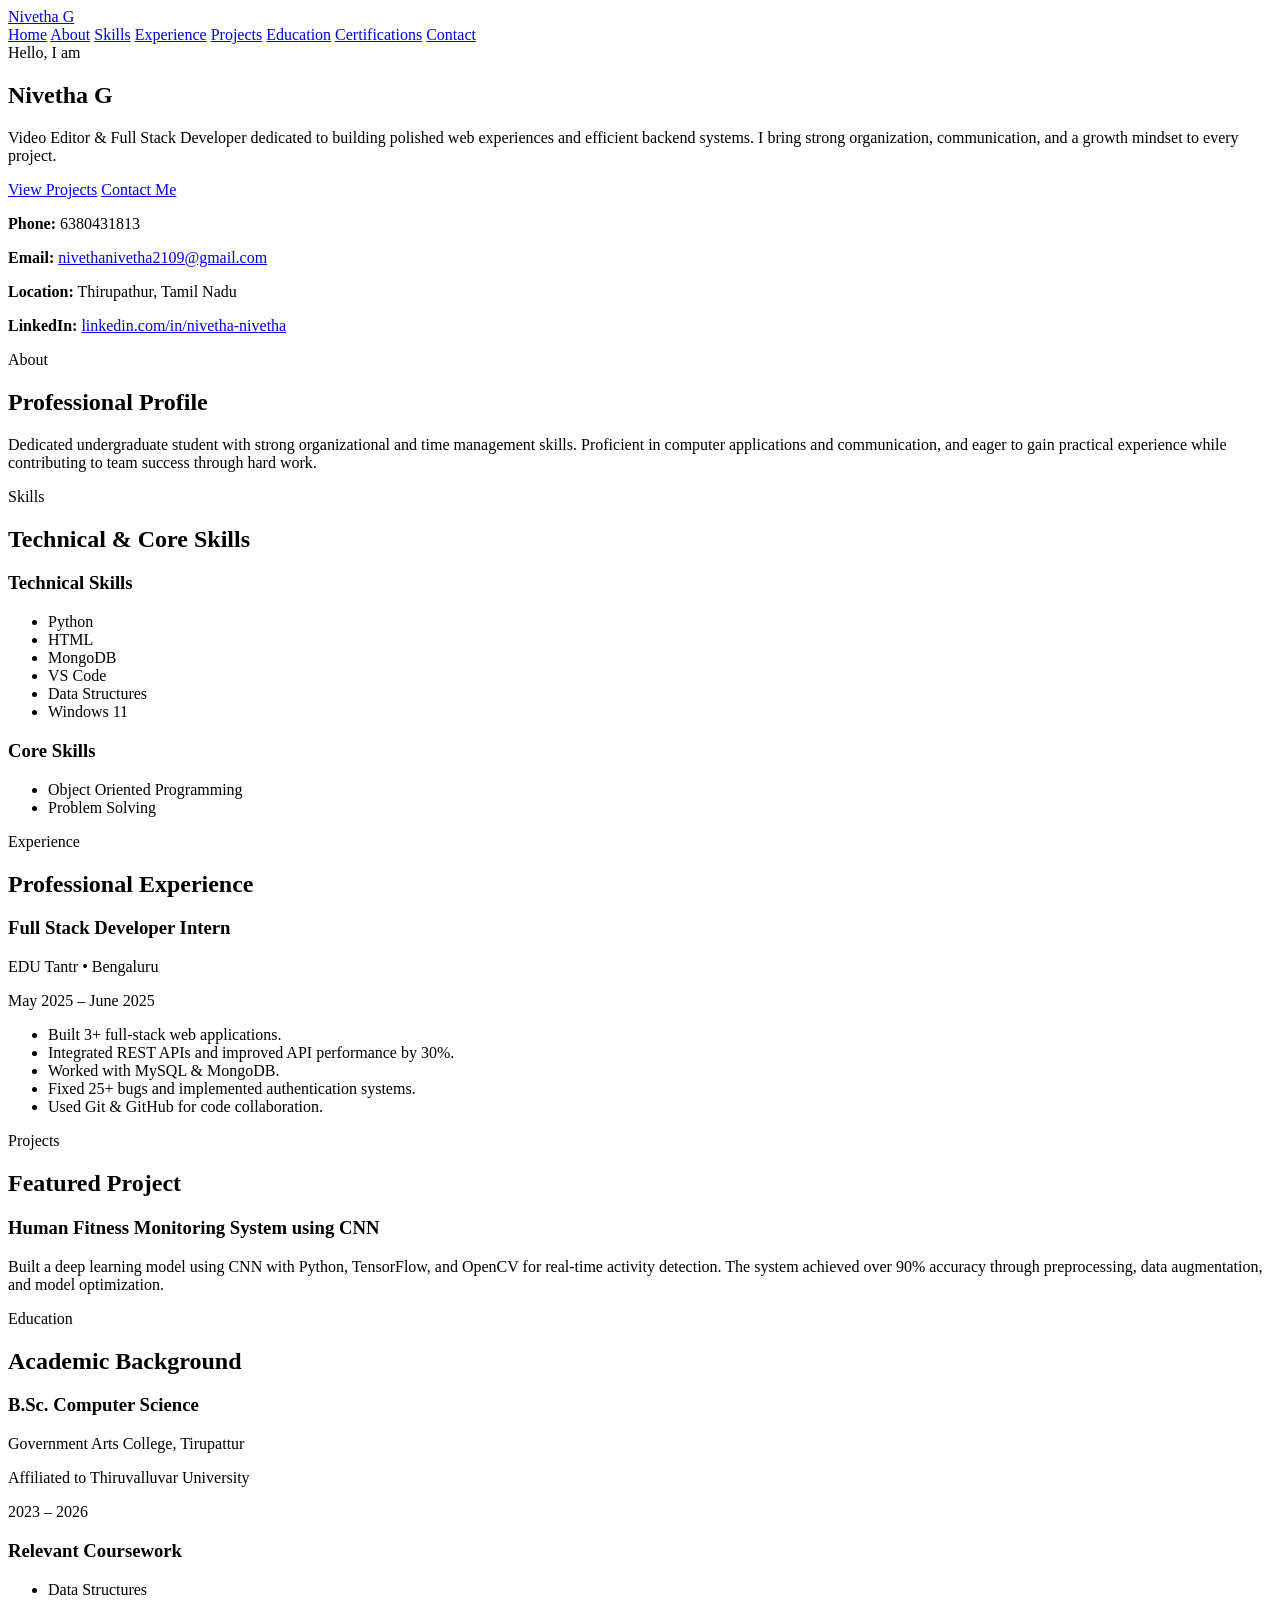
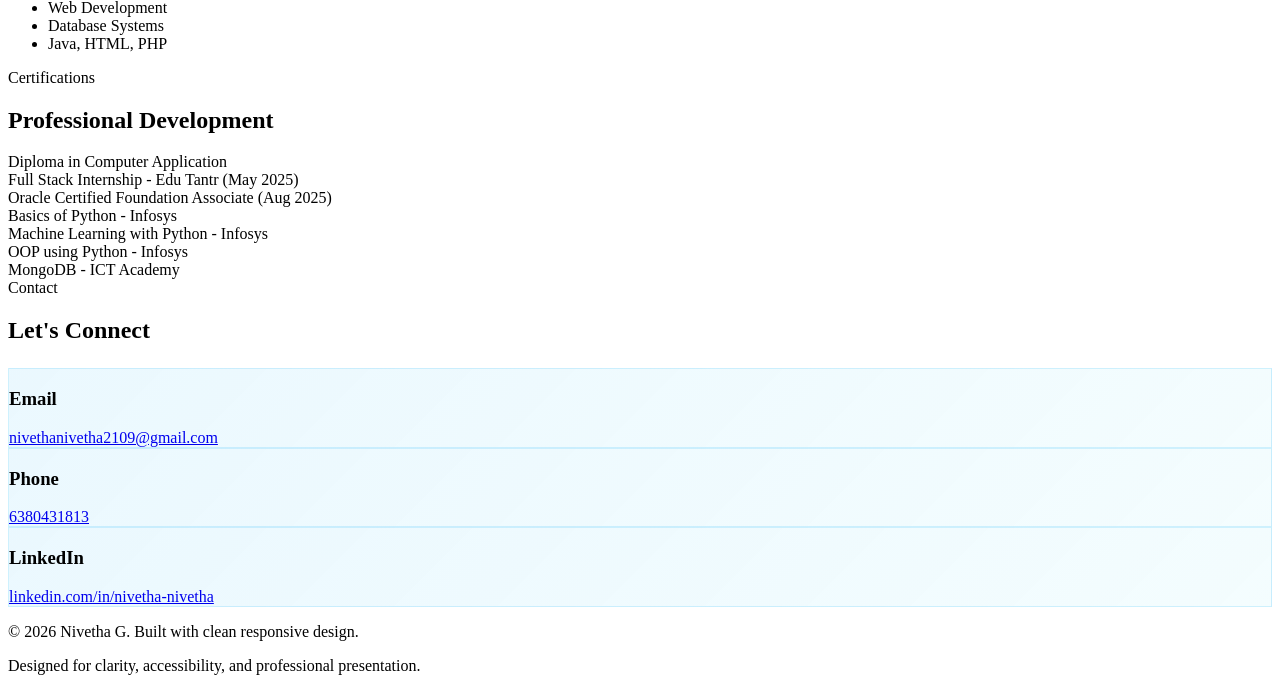
==== commit f08356aa: "Update index.html" ====
--- a/index.html
+++ b/index.html
@@ -1,772 +1,193 @@
 <!DOCTYPE html>
 <html lang="en">
-
 <head>
   <meta charset="UTF-8" />
   <meta name="viewport" content="width=device-width, initial-scale=1.0" />
-  <title>Nivetha G | Portfolio</title>
+  <title>Nivetha G | Video Editor & Full Stack Developer</title>
+  <link rel="preconnect" href="https://fonts.googleapis.com" />
+  <link rel="preconnect" href="https://fonts.gstatic.com" crossorigin />
+  <link href="https://fonts.googleapis.com/css2?family=Inter:wght@400;500;600;700;800&display=swap" rel="stylesheet" />
   <link rel="stylesheet" href="style.css" />
-  <link rel="stylesheet" href="https://cdnjs.cloudflare.com/ajax/libs/font-awesome/6.4.0/css/all.min.css" />
 </head>
+<body>
+  <header class="site-header">
+    <div class="container header-inner">
+      <a href="#home" class="brand">Nivetha G</a>
+      <nav class="site-nav" aria-label="Main navigation">
+        <a href="#home">Home</a>
+        <a href="#about">About</a>
+        <a href="#skills">Skills</a>
+        <a href="#experience">Experience</a>
+        <a href="#projects">Projects</a>
+        <a href="#education">Education</a>
+        <a href="#certifications">Certifications</a>
+        <a href="#contact">Contact</a>
+      </nav>
+    </div>
+  </header>
 
-<body>
-<<<<<<< HEAD
-    <!-- Loading Screen -->
-    <div class="book-loader" id="bookLoader">
-        <div class="loader-content">
-            <div class="loader-book"></div>
-            <p class="loader-text">Opening the book...</p>
-        </div>
-    </div>
-
-    <!-- Book Cover -->
-    <div class="book-container" id="bookContainer">
-        <div class="book">
-            <div class="book-cover" id="bookCover">
-                <div class="cover-decoration"></div>
-                <div class="cover-content">
-                    <div class="cover-avatar">
-                        <span>NG</span>
-                    </div>
-                    <h1 class="cover-title">Nivetha G</h1>
-                    <p class="cover-subtitle">Video Editor & Full Stack Developer</p>
-                    <p class="cover-tagline">A journey through skills, projects, and achievements in the world of
-                        technology and creativity.</p>
-                </div>
-                <div class="cover-hint">
-                    <span>Click to open</span>
-                    <i class="fas fa-hand-pointer"></i>
-                </div>
-            </div>
-        </div>
-    </div>
-
-    <!-- Close Book Button -->
-    <button class="close-book-btn" id="closeBookBtn">
-        <i class="fas fa-bookmark"></i>
-        <span>Back to Cover</span>
-    </button>
-
-    <!-- Book Navigation -->
-    <nav class="book-nav" id="bookNav">
-        <div class="book-nav-item active" data-page="0" data-title="Cover"></div>
-        <div class="book-nav-item" data-page="1" data-title="Contents"></div>
-        <div class="book-nav-item" data-page="2" data-title="About Me"></div>
-        <div class="book-nav-item" data-page="3" data-title="Education"></div>
-        <div class="book-nav-item" data-page="4" data-title="Certifications"></div>
-        <div class="book-nav-item" data-page="5" data-title="Skills"></div>
-        <div class="book-nav-item" data-page="6" data-title="Projects"></div>
-        <div class="book-nav-item" data-page="7" data-title="Experience"></div>
-        <div class="book-nav-item" data-page="8" data-title="Contact"></div>
-        <div class="book-nav-item" data-page="9" data-title="Thank You"></div>
-    </nav>
-
-    <!-- Pages Container -->
-    <div class="pages-container" id="pagesContainer">
-
-        <!-- Page 0: Cover (already shown as book cover) -->
-
-        <!-- Page 1: Table of Contents -->
-        <div class="page active" id="page1" data-page="1">
-            <div class="toc-page">
-                <h2 class="toc-title">Contents</h2>
-                <ul class="toc-list">
-                    <li class="toc-item" data-goto="2">
-                        <span class="chapter-num">01</span>
-                        <span class="chapter-title">About Me</span>
-                        <span class="page-num">02</span>
-                    </li>
-                    <li class="toc-item" data-goto="3">
-                        <span class="chapter-num">02</span>
-                        <span class="chapter-title">Education</span>
-                        <span class="page-num">04</span>
-                    </li>
-                    <li class="toc-item" data-goto="4">
-                        <span class="chapter-num">03</span>
-                        <span class="chapter-title">Certifications</span>
-                        <span class="page-num">06</span>
-                    </li>
-                    <li class="toc-item" data-goto="5">
-                        <span class="chapter-num">04</span>
-                        <span class="chapter-title">Skills & Expertise</span>
-                        <span class="page-num">08</span>
-                    </li>
-                    <li class="toc-item" data-goto="6">
-                        <span class="chapter-num">05</span>
-                        <span class="chapter-title">Projects</span>
-                        <span class="page-num">10</span>
-                    </li>
-                    <li class="toc-item" data-goto="7">
-                        <span class="chapter-num">06</span>
-                        <span class="chapter-title">Experience</span>
-                        <span class="page-num">12</span>
-                    </li>
-                    <li class="toc-item" data-goto="8">
-                        <span class="chapter-num">07</span>
-                        <span class="chapter-title">Contact</span>
-                        <span class="page-num">14</span>
-                    </li>
-                </ul>
-            </div>
-            <div class="page-number">2</div>
-        </div>
-
-        <!-- Page 2: About Me -->
-        <div class="page" id="page2" data-page="2">
-            <div class="page-header">
-                <span class="chapter-number">Chapter 01</span>
-                <h2>About Me</h2>
-                <div class="decorative-line"></div>
-            </div>
-            <div class="page-content">
-                <div class="about-text">
-                    <p>Dedicated undergraduate student with strong organizational and time management skills. Proficient
-                        in computer applications and communication. Interested in gaining practical experience and
-                        contributing to team success through hard work and dedication.</p>
-                    <p>As a passionate developer and video editor, I constantly seek to learn new technologies and
-                        improve my skills. I believe in creating elegant solutions to complex problems and strive to
-                        deliver high-quality work in every project I undertake.</p>
-                </div>
-                <div class="about-details">
-                    <h3>Personal Information</h3>
-                    <div class="detail-item">
-                        <i class="fas fa-graduation-cap"></i>
-                        <span class="detail-text">Undergraduate Student</span>
-                    </div>
-                    <div class="detail-item">
-                        <i class="fas fa-map-marker-alt"></i>
-                        <span class="detail-text">Thirupathur, Tamil Nadu</span>
-                    </div>
-                    <div class="detail-item">
-                        <i class="fas fa-envelope"></i>
-                        <span class="detail-text">nivethanivetha2109@gmail.com</span>
-                    </div>
-                    <div class="detail-item">
-                        <i class="fas fa-phone"></i>
-                        <span class="detail-text">+91 6380431813</span>
-                    </div>
-                </div>
-            </div>
-            <div class="about-stats">
-                <div class="stat-box">
-                    <span class="stat-num">1+</span>
-                    <span class="stat-label">Years Experience</span>
-                </div>
-                <div class="stat-box">
-                    <span class="stat-num">5+</span>
-                    <span class="stat-label">Skills</span>
-                </div>
-                <div class="stat-box">
-                    <span class="stat-num">5+</span>
-                    <span class="stat-label">Technologies</span>
-                </div>
-                <div class="stat-box">
-                    <span class="stat-num">1</span>
-                    <span class="stat-label">Internship</span>
-                </div>
-            </div>
-            <div class="page-number">3</div>
-        </div>
-
-        <!-- Page 3: Education -->
-        <div class="page" id="page3" data-page="3">
-            <div class="page-header">
-                <span class="chapter-number">Chapter 02</span>
-                <h2>Education</h2>
-                <div class="decorative-line"></div>
-            </div>
-            <div class="education-timeline">
-                <div class="edu-entry">
-                    <h3>Bachelor of Science (B.Sc.) in Computer Science</h3>
-                    <span class="edu-year">July 2023 – Present</span>
-                    <p class="edu-college">Government Arts College, Tirupathur, Tamil Nadu</p>
-                    <p class="edu-affiliation">Affiliated to Thiruvalluvar University</p>
-                    <p class="edu-year" style="margin-top: 10px;">Expected Graduation: April 2026</p>
-                    <div class="coursework">
-                        <h4>Relevant Coursework</h4>
-                        <ul class="course-list">
-                            <li>Data Structures</li>
-                            <li>Web Development</li>
-                            <li>Database Systems</li>
-                            <li>Java</li>
-                            <li>HTML</li>
-                            <li>PHP</li>
-                        </ul>
-                    </div>
-                </div>
-            </div>
-            <div class="page-number">4</div>
-        </div>
-
-        <!-- Page 4: Certifications -->
-        <div class="page" id="page4" data-page="4">
-            <div class="page-header">
-                <span class="chapter-number">Chapter 03</span>
-                <h2>Certifications</h2>
-                <div class="decorative-line"></div>
-            </div>
-            <div class="cert-grid">
-                <div class="cert-entry">
-                    <h4>Internship Full Stack Development Certificate</h4>
-                    <p class="cert-issuer">Edu Tantr</p>
-                    <p class="cert-date">May 2025</p>
-                </div>
-                <div class="cert-entry">
-                    <h4>Oracle Certified Foundation Associate</h4>
-                    <p class="cert-issuer">Oracle University</p>
-                    <p class="cert-date">August 2025</p>
-                </div>
-                <div class="cert-entry">
-                    <h4>Basics of Python</h4>
-                    <p class="cert-issuer">Infosys</p>
-                    <p class="cert-date">March 2025</p>
-                </div>
-                <div class="cert-entry">
-                    <h4>Explore Machine Learning using Python</h4>
-                    <p class="cert-issuer">Infosys</p>
-                    <p class="cert-date">March 2025</p>
-                </div>
-                <div class="cert-entry">
-                    <h4>Object Oriented Programming using Python</h4>
-                    <p class="cert-issuer">Infosys</p>
-                    <p class="cert-date">March 2025</p>
-                </div>
-                <div class="cert-entry">
-                    <h4>Introduction to MongoDB for Students</h4>
-                    <p class="cert-issuer">ICT Academy</p>
-                    <p class="cert-date">August 2024</p>
-                </div>
-                <div class="cert-entry">
-                    <h4>Diploma in Computer Application</h4>
-                    <p class="cert-issuer">DCA</p>
-                    <p class="cert-date">-</p>
-                </div>
-            </div>
-            <div class="page-number">5</div>
-        </div>
-
-        <!-- Page 5: Skills -->
-        <div class="page" id="page5" data-page="5">
-            <div class="page-header">
-                <span class="chapter-number">Chapter 04</span>
-                <h2>Skills & Expertise</h2>
-                <div class="decorative-line"></div>
-            </div>
-            <div class="skills-section">
-                <h3>Technical Skills</h3>
-                <div class="skill-items">
-                    <div class="skill-item">
-                        <i class="fab fa-python"></i>
-                        <span>Python</span>
-                    </div>
-                    <div class="skill-item">
-                        <i class="fab fa-html5"></i>
-                        <span>HTML</span>
-                    </div>
-                    <div class="skill-item">
-                        <i class="fas fa-database"></i>
-                        <span>MongoDB</span>
-                    </div>
-                    <div class="skill-item">
-                        <i class="fas fa-code"></i>
-                        <span>VS Code</span>
-                    </div>
-                    <div class="skill-item">
-                        <i class="fas fa-code-branch"></i>
-                        <span>Data Structures</span>
-                    </div>
-                    <div class="skill-item">
-                        <i class="fab fa-windows"></i>
-                        <span>Windows 11</span>
-                    </div>
-                </div>
-            </div>
-            <div class="skills-section">
-                <h3>Core Competencies</h3>
-                <div class="competencies">
-                    <div class="competency-tag">
-                        <i class="fas fa-cube"></i>
-                        <span>Object Oriented Programming</span>
-                    </div>
-                    <div class="competency-tag">
-                        <i class="fas fa-lightbulb"></i>
-                        <span>Problem Solving</span>
-                    </div>
-                </div>
-            </div>
-            <div class="page-number">6</div>
-        </div>
-
-        <!-- Page 6: Projects -->
-        <div class="page" id="page6" data-page="6">
-            <div class="page-header">
-                <span class="chapter-number">Chapter 05</span>
-                <h2>Projects</h2>
-                <div class="decorative-line"></div>
-            </div>
-            <div class="project-entry">
-                <h3>Human Fitness Monitoring System using CNN</h3>
-                <span class="project-tag">Deep Learning</span>
-                <p>Developed a real-time human activity detection system using Convolutional Neural Networks (CNN).
-                    Trained and tested the model using Python, TensorFlow, and OpenCV. Performed image preprocessing and
-                    data augmentation to improve model accuracy.</p>
-                <ul class="project-highlights">
-                    <li>Built a CNN-based deep learning model to detect and classify human fitness activities</li>
-                    <li>Used Python, TensorFlow, and OpenCV for training and real-time monitoring</li>
-                    <li>Achieved 90%+ accuracy in classifying fitness activities</li>
-                    <li>Achieved high classification accuracy through model optimization</li>
-                </ul>
-                <div class="tech-tags">
-                    <span class="tech-tag">Python</span>
-                    <span class="tech-tag">TensorFlow</span>
-                    <span class="tech-tag">OpenCV</span>
-                    <span class="tech-tag">CNN</span>
-                </div>
-            </div>
-            <div class="page-number">7</div>
-        </div>
-
-        <!-- Page 7: Experience -->
-        <div class="page" id="page7" data-page="7">
-            <div class="page-header">
-                <span class="chapter-number">Chapter 06</span>
-                <h2>Experience</h2>
-                <div class="decorative-line"></div>
-            </div>
-            <div class="experience-timeline">
-                <div class="exp-entry">
-                    <span class="exp-date">May 2025 – June 2025</span>
-                    <h3>Full Stack Developer Intern</h3>
-                    <h4>EDU Tantr</h4>
-                    <p class="location"><i class="fas fa-map-marker-alt"></i> Bengaluru</p>
-                    <ul class="exp-responsibilities">
-                        <li>Built responsive full-stack web applications</li>
-                        <li>Integrated REST APIs</li>
-                        <li>Designed MySQL and MongoDB databases</li>
-                        <li>Improved API performance</li>
-                        <li>Fixed application bugs</li>
-                    </ul>
-                </div>
-            </div>
-            <div class="page-number">8</div>
-        </div>
-
-        <!-- Page 8: Contact -->
-        <div class="page" id="page8" data-page="8">
-            <div class="page-header">
-                <span class="chapter-number">Chapter 07</span>
-                <h2>Get In Touch</h2>
-                <div class="decorative-line"></div>
-            </div>
-            <div class="contact-grid">
-                <div class="contact-item">
-                    <i class="fas fa-phone"></i>
-                    <div>
-                        <h4>Phone</h4>
-                        <a href="tel:6380431813">+91 6380431813</a>
-                    </div>
-                </div>
-                <div class="contact-item">
-                    <i class="fas fa-envelope"></i>
-                    <div>
-                        <h4>Email</h4>
-                        <a href="mailto:nivethanivetha2109@gmail.com">nivethanivetha2109@gmail.com</a>
-                    </div>
-                </div>
-                <div class="contact-item">
-                    <i class="fas fa-map-marker-alt"></i>
-                    <div>
-                        <h4>Location</h4>
-                        <p>Thirupathur, Tamil Nadu, India</p>
-                    </div>
-                </div>
-                <div class="contact-item">
-                    <i class="fab fa-linkedin-in"></i>
-                    <div>
-                        <h4>LinkedIn</h4>
-                        <a href="https://www.linkedin.com/in/nivetha-nivetha-5a3a42319/" target="_blank">Nivetha G</a>
-                    </div>
-                </div>
-            </div>
-            <div class="page-number">9</div>
-        </div>
-
-        <!-- Page 9: Thank You -->
-        <div class="page" id="page9" data-page="9">
-            <div class="thankyou-page">
-                <h2>Thank You</h2>
-                <div class="thankyou-decoration"></div>
-                <p>Thank you for taking the time to read through my portfolio. I hope it gives you a good understanding
-                    of my skills, projects, and aspirations.</p>
-                <p>I am always open to new opportunities, collaborations, and connections. Feel free to reach out to me
-                    through any of the channels mentioned in this book.</p>
-                <p>Looking forward to connecting with you!</p>
-                <div class="thankyou-decoration"></div>
-                <p style="font-family: var(--font-serif); font-style: italic; color: var(--accent-burgundy);">— Nivetha
-                    G</p>
-            </div>
-            <div class="page-number">10</div>
-        </div>
-
-        <!-- Page Navigation -->
-        <div class="page-navigation">
-            <button class="nav-btn" id="prevBtn" disabled>
-                <i class="fas fa-chevron-left"></i>
-                <span>Previous</span>
-            </button>
-            <span class="page-indicator" id="pageIndicator">Page 1 of 10</span>
-            <button class="nav-btn" id="nextBtn">
-                <span>Next</span>
-                <i class="fas fa-chevron-right"></i>
-            </button>
-        </div>
-    </div>
-
-    <script>
-        // Book Portfolio JavaScript
-        document.addEventListener('DOMContentLoaded', function () {
-            // Elements
-            const bookLoader = document.getElementById('bookLoader');
-            const bookContainer = document.getElementById('bookContainer');
-            const bookCover = document.getElementById('bookCover');
-            const pagesContainer = document.getElementById('pagesContainer');
-            const closeBookBtn = document.getElementById('closeBookBtn');
-            const bookNav = document.getElementById('bookNav');
-            const prevBtn = document.getElementById('prevBtn');
-            const nextBtn = document.getElementById('nextBtn');
-            const pageIndicator = document.getElementById('pageIndicator');
-            const pages = document.querySelectorAll('.page');
-            const tocItems = document.querySelectorAll('.toc-item');
-            const navItems = document.querySelectorAll('.book-nav-item');
-
-            // State
-            let currentPage = 1;
-            const totalPages = 10;
-            let isBookOpen = false;
-
-            // Initialize - hide loader after a delay
-            setTimeout(() => {
-                bookLoader.classList.add('hidden');
-            }, 1500);
-
-            // Open book
-            function openBook() {
-                isBookOpen = true;
-                bookCover.classList.add('open');
-                pagesContainer.classList.add('active');
-                closeBookBtn.classList.add('visible');
-
-                // Update nav
-                updateNavItems(1);
-
-                setTimeout(() => {
-                    bookContainer.classList.add('hidden');
-                }, 1200);
-            }
-
-            // Close book (back to cover)
-            function closeBook() {
-                isBookOpen = false;
-                bookCover.classList.remove('open');
-                pagesContainer.classList.remove('active');
-                closeBookBtn.classList.remove('visible');
-                bookContainer.classList.remove('hidden');
-
-                // Reset to page 1
-                goToPage(1);
-            }
-
-            // Go to specific page
-            function goToPage(pageNum) {
-                if (pageNum < 1 || pageNum > totalPages) return;
-
-                const prevPage = currentPage;
-                currentPage = pageNum;
-
-                // Update pages
-                pages.forEach(page => {
-                    const pageData = parseInt(page.dataset.page);
-                    page.classList.remove('active', 'flipping-next', 'flipping-prev');
-
-                    if (pageData === currentPage) {
-                        page.classList.add('active');
-                    }
-                });
-
-                // Update navigation
-                updateNavItems(currentPage);
-                updatePageIndicator();
-                updateNavButtons();
-            }
-
-            // Navigate to next page
-            function nextPage() {
-                if (currentPage < totalPages) {
-                    const currentPageEl = document.querySelector(`.page[data-page="${currentPage}"]`);
-                    const nextPageEl = document.querySelector(`.page[data-page="${currentPage + 1}"]`);
-
-                    currentPageEl.classList.add('flipping-next');
-                    currentPageEl.classList.remove('active');
-
-                    setTimeout(() => {
-                        currentPageEl.classList.remove('flipping-next');
-                        currentPage++;
-                        nextPageEl.classList.add('active');
-                        updateNavItems(currentPage);
-                        updatePageIndicator();
-                        updateNavButtons();
-                    }, 400);
-                }
-            }
-
-            // Navigate to previous page
-            function prevPage() {
-                if (currentPage > 1) {
-                    const currentPageEl = document.querySelector(`.page[data-page="${currentPage}"]`);
-                    const prevPageEl = document.querySelector(`.page[data-page="${currentPage - 1}"]`);
-
-                    currentPageEl.classList.add('flipping-prev');
-                    currentPageEl.classList.remove('active');
-
-                    setTimeout(() => {
-                        currentPageEl.classList.remove('flipping-prev');
-                        currentPage--;
-                        prevPageEl.classList.add('active');
-                        updateNavItems(currentPage);
-                        updatePageIndicator();
-                        updateNavButtons();
-                    }, 400);
-                }
-            }
-
-            // Update navigation items
-            function updateNavItems(activePage) {
-                navItems.forEach(item => {
-                    const itemPage = parseInt(item.dataset.page);
-                    item.classList.remove('active');
-                    if (itemPage === activePage) {
-                        item.classList.add('active');
-                    }
-                });
-            }
-
-            // Update page indicator
-            function updatePageIndicator() {
-                pageIndicator.textContent = `Page ${currentPage} of ${totalPages}`;
-            }
-
-            // Update navigation buttons
-            function updateNavButtons() {
-                prevBtn.disabled = currentPage === 1;
-                nextBtn.disabled = currentPage === totalPages;
-            }
-
-            // Event Listeners
-            bookCover.addEventListener('click', openBook);
-            closeBookBtn.addEventListener('click', closeBook);
-            prevBtn.addEventListener('click', prevPage);
-            nextBtn.addEventListener('click', nextPage);
-
-            // Table of contents click
-            tocItems.forEach(item => {
-                item.addEventListener('click', () => {
-                    const targetPage = parseInt(item.dataset.goto);
-                    goToPage(targetPage);
-                });
-            });
-
-            // Side navigation click
-            navItems.forEach(item => {
-                item.addEventListener('click', () => {
-                    const targetPage = parseInt(item.dataset.page);
-                    goToPage(targetPage);
-                });
-            });
-
-            // Keyboard navigation
-            document.addEventListener('keydown', (e) => {
-                if (!isBookOpen) return;
-
-                if (e.key === 'ArrowRight' || e.key === ' ') {
-                    e.preventDefault();
-                    nextPage();
-                } else if (e.key === 'ArrowLeft') {
-                    e.preventDefault();
-                    prevPage();
-                } else if (e.key === 'Escape') {
-                    closeBook();
-                }
-            });
-
-            // Touch swipe support for mobile
-            let touchStartX = 0;
-            let touchEndX = 0;
-
-            pagesContainer.addEventListener('touchstart', (e) => {
-                touchStartX = e.changedTouches[0].screenX;
-            }, { passive: true });
-
-            pagesContainer.addEventListener('touchend', (e) => {
-                touchEndX = e.changedTouches[0].screenX;
-                handleSwipe();
-            }, { passive: true });
-
-            function handleSwipe() {
-                const swipeThreshold = 50;
-                const diff = touchStartX - touchEndX;
-
-                if (Math.abs(diff) > swipeThreshold) {
-                    if (diff > 0) {
-                        nextPage();
-                    } else {
-                        prevPage();
-                    }
-                }
-            }
-        });
-    </script>
-=======
-  <div class="page">
-    <section class="hero">
-      <div class="hero-bg hero-bg-one"></div>
-      <div class="hero-bg hero-bg-two"></div>
-
+  <main>
+    <section class="hero-section" id="home">
       <div class="container hero-grid">
-        <div class="hero-content">
-          <p class="badge">Portfolio Demo</p>
+        <div class="hero-copy">
+          <span class="eyebrow">Hello, I am</span>
           <h1>Nivetha G</h1>
-          <p class="hero-role">Video Editor & Full Stack Developer</p>
-          <p class="hero-text">
-            A passionate undergraduate student with skills in video editing,
-            full stack development, certifications, projects, and achievements,
-            presented in a premium and modern portfolio style.
-          </p>
-
+          <p class="hero-text">Video Editor & Full Stack Developer dedicated to building polished web experiences and efficient backend systems. I bring strong organization, communication, and a growth mindset to every project.</p>
           <div class="hero-actions">
-            <a href="#contact" class="btn btn-primary">Contact Me</a>
-            <a href="#project" class="btn btn-secondary">View Project</a>
+            <a class="btn btn-primary" href="#projects">View Projects</a>
+            <a class="btn btn-secondary" href="#contact">Contact Me</a>
           </div>
         </div>
-
-        <div class="stats-grid" id="statsGrid"></div>
-      </div>
-    </section>
-
-    <section class="section">
-      <div class="container">
-        <div class="panel">
-          <div class="panel-header">
-            <div>
-              <p class="section-label">Contents</p>
-              <h2>Section Navigation</h2>
-            </div>
-            <p class="section-note">Modern portfolio layout demo</p>
-          </div>
-          <div class="contents-grid" id="contentsGrid"></div>
-        </div>
-      </div>
-    </section>
-
-    <section id="about" class="section section-compact">
-      <div class="container two-col">
-        <div class="card">
-          <p class="section-label">About Me</p>
-          <h2>Professional Summary</h2>
-          <ul class="bullet-list" id="aboutList"></ul>
-        </div>
-
-        <div class="card">
-          <p class="section-label">Personal Information</p>
-          <h2>Quick Details</h2>
-          <div class="info-list" id="personalInfo"></div>
-        </div>
-      </div>
-    </section>
-
-    <section id="education" class="section section-compact">
-      <div class="container">
-        <div class="card">
-          <p class="section-label">Education</p>
-          <h2>Academic Background</h2>
-          <div class="highlight-card">
-            <h3>B.Sc. Computer Science</h3>
-            <p>Government Arts College, Tirupathur, Tamil Nadu</p>
-            <p class="muted">Affiliated to Thiruvalluvar University</p>
-            <p>July 2023 – Present • Expected Graduation: April 2026</p>
-            <p>
-              Relevant Coursework: Data Structures, Web Development, Database
-              Systems, Java, HTML, PHP
-            </p>
+        <div class="hero-card">
+          <div class="hero-card-content">
+            <p><strong>Phone:</strong> 6380431813</p>
+            <p><strong>Email:</strong> <a href="mailto:nivethanivetha2109@gmail.com">nivethanivetha2109@gmail.com</a></p>
+            <p><strong>Location:</strong> Thirupathur, Tamil Nadu</p>
+            <p><strong>LinkedIn:</strong> <a href="https://www.linkedin.com/in/nivetha-nivetha-5a3a42319/" target="_blank" rel="noreferrer">linkedin.com/in/nivetha-nivetha</a></p>
           </div>
         </div>
       </div>
     </section>
 
-    <section id="certifications" class="section section-compact">
-      <div class="container">
-        <div class="card">
-          <p class="section-label">Certifications</p>
-          <h2>Achievements & Learning</h2>
-          <div class="cert-grid" id="certGrid"></div>
-          <a href="certificates.html" class="btn btn-secondary" style="margin-top: 1.5rem;">View All Certificates</a>
+    <section class="section about-section" id="about">
+      <div class="container section-header">
+        <span class="section-label">About</span>
+        <h2>Professional Profile</h2>
+      </div>
+      <div class="container about-content">
+        <p>Dedicated undergraduate student with strong organizational and time management skills. Proficient in computer applications and communication, and eager to gain practical experience while contributing to team success through hard work.</p>
+      </div>
+    </section>
+
+    <section class="section skills-section" id="skills">
+      <div class="container section-header">
+        <span class="section-label">Skills</span>
+        <h2>Technical & Core Skills</h2>
+      </div>
+      <div class="container skills-grid">
+        <article class="skill-card">
+          <h3>Technical Skills</h3>
+          <ul>
+            <li>Python</li>
+            <li>HTML</li>
+            <li>MongoDB</li>
+            <li>VS Code</li>
+            <li>Data Structures</li>
+            <li>Windows 11</li>
+          </ul>
+        </article>
+        <article class="skill-card">
+          <h3>Core Skills</h3>
+          <ul>
+            <li>Object Oriented Programming</li>
+            <li>Problem Solving</li>
+          </ul>
+        </article>
+      </div>
+    </section>
+
+    <section class="section experience-section" id="experience">
+      <div class="container section-header">
+        <span class="section-label">Experience</span>
+        <h2>Professional Experience</h2>
+      </div>
+      <div class="container timeline">
+        <article class="timeline-item">
+          <div class="timeline-marker"></div>
+          <div class="timeline-content">
+            <h3>Full Stack Developer Intern</h3>
+            <p class="timeline-meta">EDU Tantr • Bengaluru</p>
+            <p class="timeline-duration">May 2025 – June 2025</p>
+            <ul>
+              <li>Built 3+ full-stack web applications.</li>
+              <li>Integrated REST APIs and improved API performance by 30%.</li>
+              <li>Worked with MySQL & MongoDB.</li>
+              <li>Fixed 25+ bugs and implemented authentication systems.</li>
+              <li>Used Git & GitHub for code collaboration.</li>
+            </ul>
+          </div>
+        </article>
+      </div>
+    </section>
+
+    <section class="section projects-section" id="projects">
+      <div class="container section-header">
+        <span class="section-label">Projects</span>
+        <h2>Featured Project</h2>
+      </div>
+      <div class="container project-card">
+        <h3>Human Fitness Monitoring System using CNN</h3>
+        <p>Built a deep learning model using CNN with Python, TensorFlow, and OpenCV for real-time activity detection. The system achieved over 90% accuracy through preprocessing, data augmentation, and model optimization.</p>
+      </div>
+    </section>
+
+    <section class="section education-section" id="education">
+      <div class="container section-header">
+        <span class="section-label">Education</span>
+        <h2>Academic Background</h2>
+      </div>
+      <div class="container info-grid">
+        <article class="info-card">
+          <h3>B.Sc. Computer Science</h3>
+          <p>Government Arts College, Tirupattur</p>
+          <p>Affiliated to Thiruvalluvar University</p>
+          <p>2023 – 2026</p>
+        </article>
+        <article class="info-card">
+          <h3>Relevant Coursework</h3>
+          <ul>
+            <li>Data Structures</li>
+            <li>Web Development</li>
+            <li>Database Systems</li>
+            <li>Java, HTML, PHP</li>
+          </ul>
+        </article>
+      </div>
+    </section>
+
+    <section class="section certifications-section" id="certifications">
+      <div class="container section-header">
+        <span class="section-label">Certifications</span>
+        <h2>Professional Development</h2>
+      </div>
+      <div class="container certifications-grid">
+        <article class="certification-card">Diploma in Computer Application</article>
+        <article class="certification-card">Full Stack Internship - Edu Tantr (May 2025)</article>
+        <article class="certification-card">Oracle Certified Foundation Associate (Aug 2025)</article>
+        <article class="certification-card">Basics of Python - Infosys</article>
+        <article class="certification-card">Machine Learning with Python - Infosys</article>
+        <article class="certification-card">OOP using Python - Infosys</article>
+        <article class="certification-card">MongoDB - ICT Academy</article>
+      </div>
+    </section>
+
+    <section class="section contact-section" id="contact">
+      <div class="container section-header">
+        <span class="section-label">Contact</span>
+        <h2>Let's Connect</h2>
+      </div>
+      <div class="container contact-grid">
+        <div class="contact-card">
+          <h3>Email</h3>
+          <a href="mailto:nivethanivetha2109@gmail.com">nivethanivetha2109@gmail.com</a>
+        </div>
+        <div class="contact-card">
+          <h3>Phone</h3>
+          <a href="tel:+916380431813">6380431813</a>
+        </div>
+        <div class="contact-card">
+          <h3>LinkedIn</h3>
+          <a href="https://www.linkedin.com/in/nivetha-nivetha-5a3a42319/" target="_blank" rel="noreferrer">linkedin.com/in/nivetha-nivetha</a>
         </div>
       </div>
     </section>
+  </main>
 
-    <section id="skills" class="section section-compact">
-      <div class="container split-grid">
-        <div class="card">
-          <p class="section-label">Skills & Expertise</p>
-          <h2>Core Strengths</h2>
-          <div class="chips" id="skillsChips"></div>
-        </div>
-
-        <div id="project" class="card">
-          <p class="section-label">Project Details</p>
-          <h2>Human Fitness Monitoring System using CNN</h2>
-          <p class="project-stack">Tech Stack: Python, TensorFlow, OpenCV, CNN</p>
-          <ul class="bullet-list" id="projectList"></ul>
-        </div>
-      </div>
-    </section>
-
-    <section id="experience" class="section section-compact">
-      <div class="container">
-        <div class="card">
-          <p class="section-label">Experience</p>
-          <h2>Internship Timeline</h2>
-          <div class="timeline-card">
-            <div class="timeline-head">
-              <div>
-                <h3>Full Stack Developer Intern</h3>
-                <p>EDU Tantr • Bengaluru</p>
-              </div>
-              <span class="date-pill">May 2025 – June 2025</span>
-            </div>
-            <ul class="experience-grid" id="experienceList"></ul>
-          </div>
-        </div>
-      </div>
-    </section>
-
-    <section id="contact" class="section section-compact section-bottom">
-      <div class="container">
-        <div class="contact-card">
-          <p class="section-label">Contact</p>
-          <h2>Let’s Connect</h2>
-          <div class="contact-grid" id="contactGrid"></div>
-        </div>
-
-        <footer class="footer">
-          <p class="footer-title">Thank You</p>
-          <p>Built as a modern portfolio demo using a clean HTML, CSS, and JS structure.</p>
-        </footer>
-      </div>
-    </section>
-  </div>
-
-  <script src="script.js"></script>
->>>>>>> 34c0ec4 (first commit)
+  <footer class="site-footer">
+    <div class="container footer-inner">
+      <p>© 2026 Nivetha G. Built with clean responsive design.</p>
+      <p>Designed for clarity, accessibility, and professional presentation.</p>
+    </div>
+  </footer>
 </body>
-
 </html>
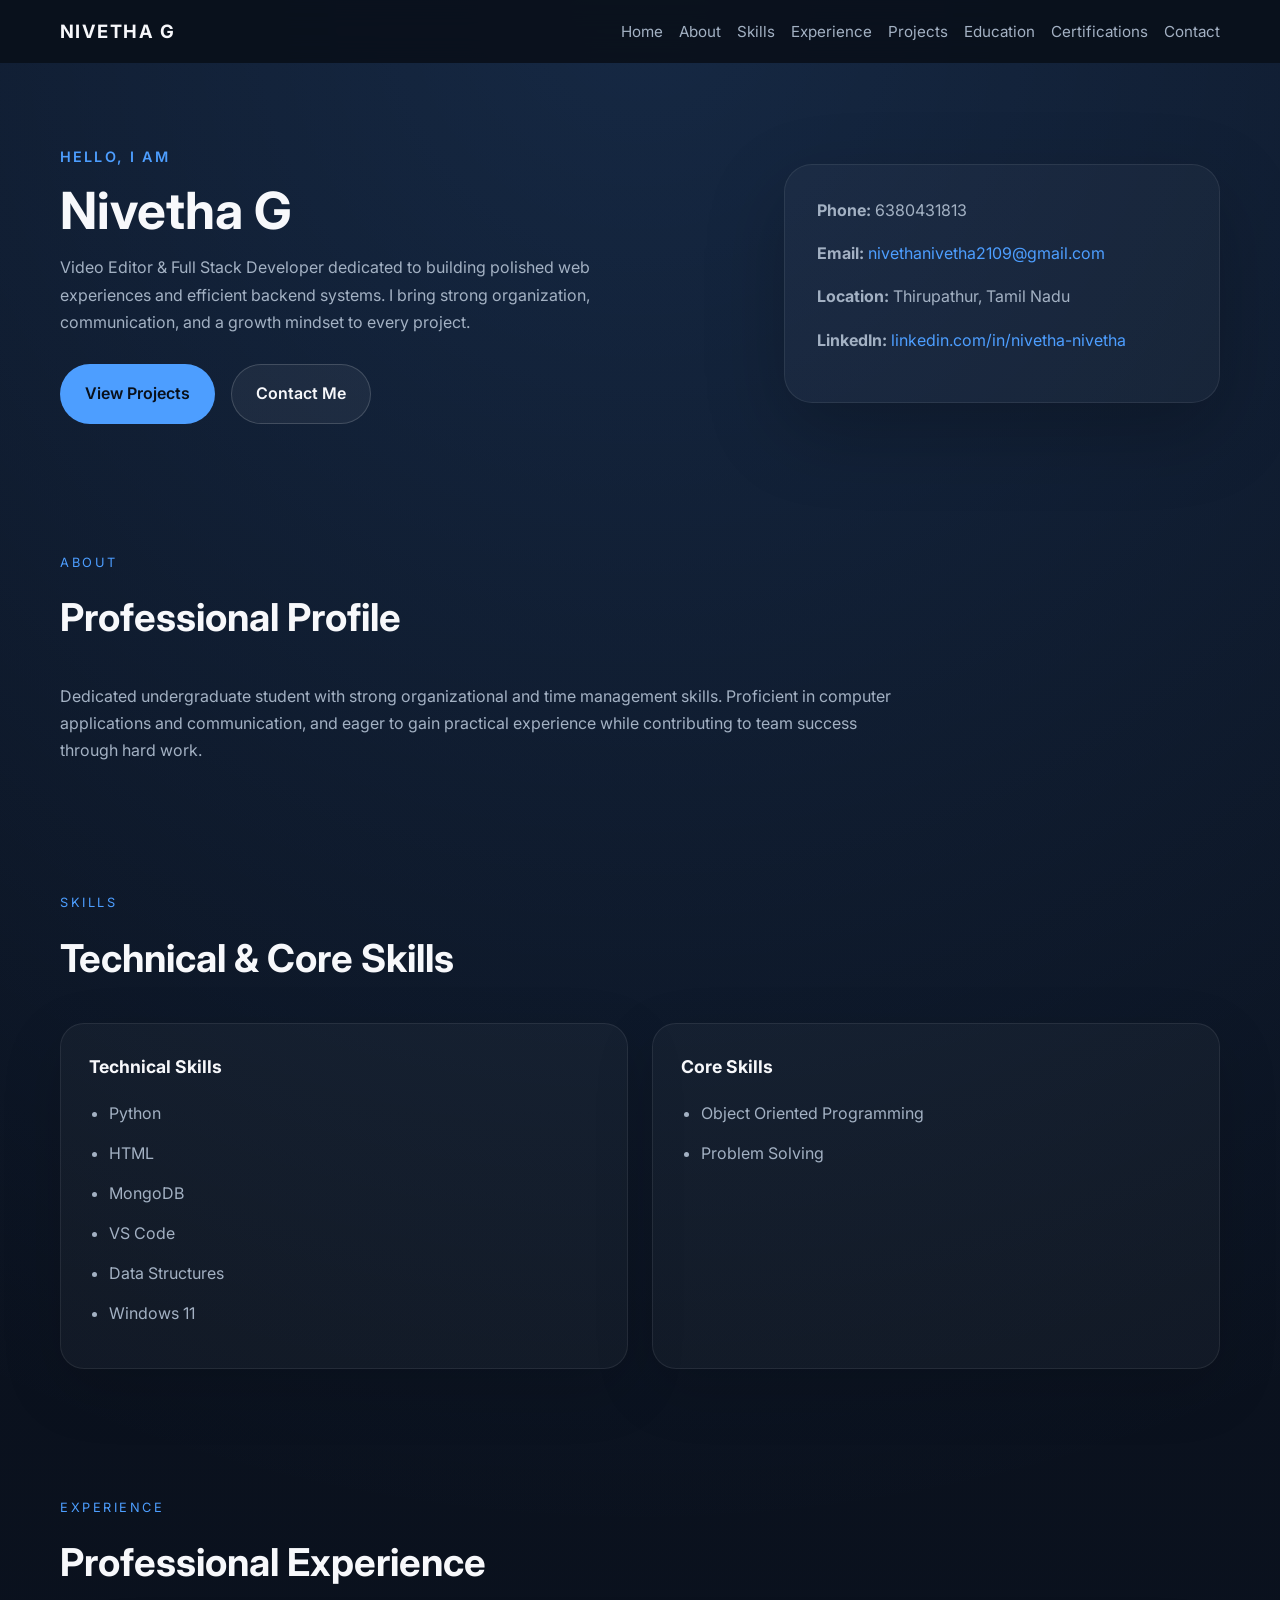
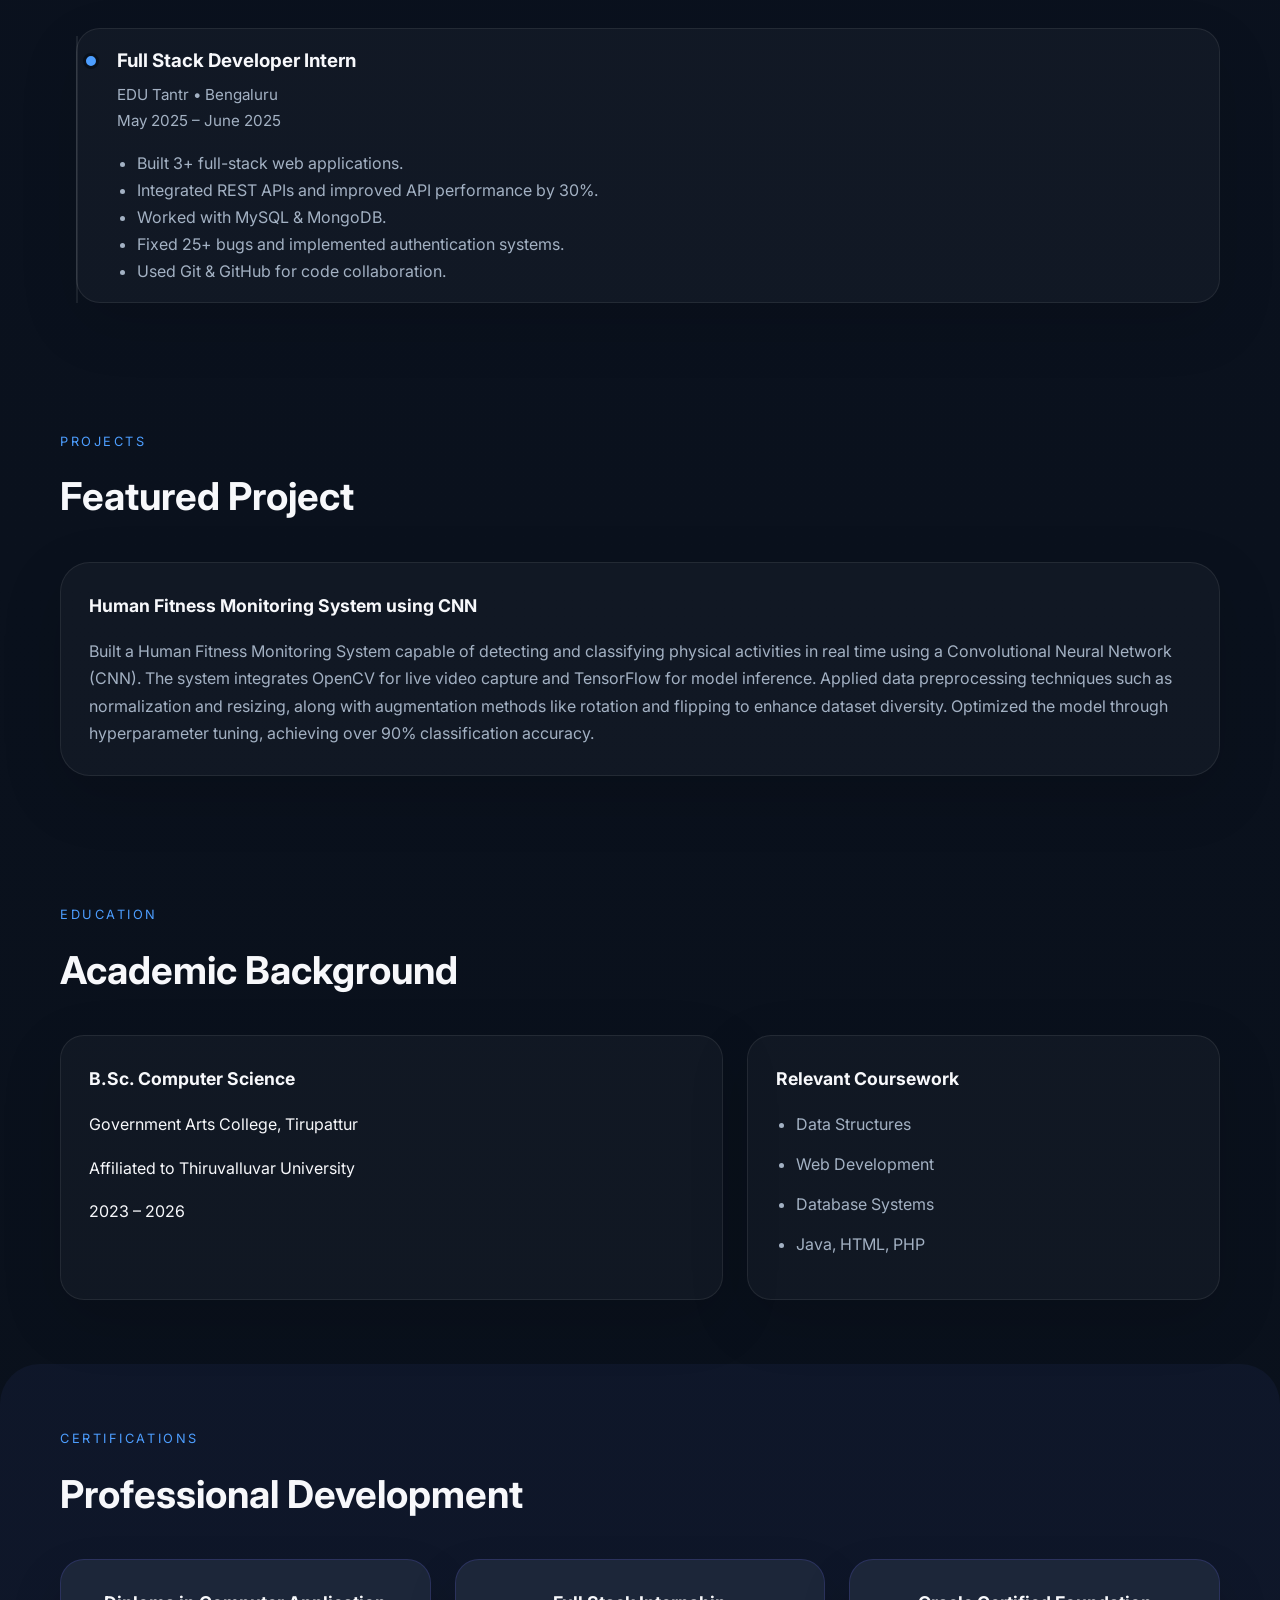
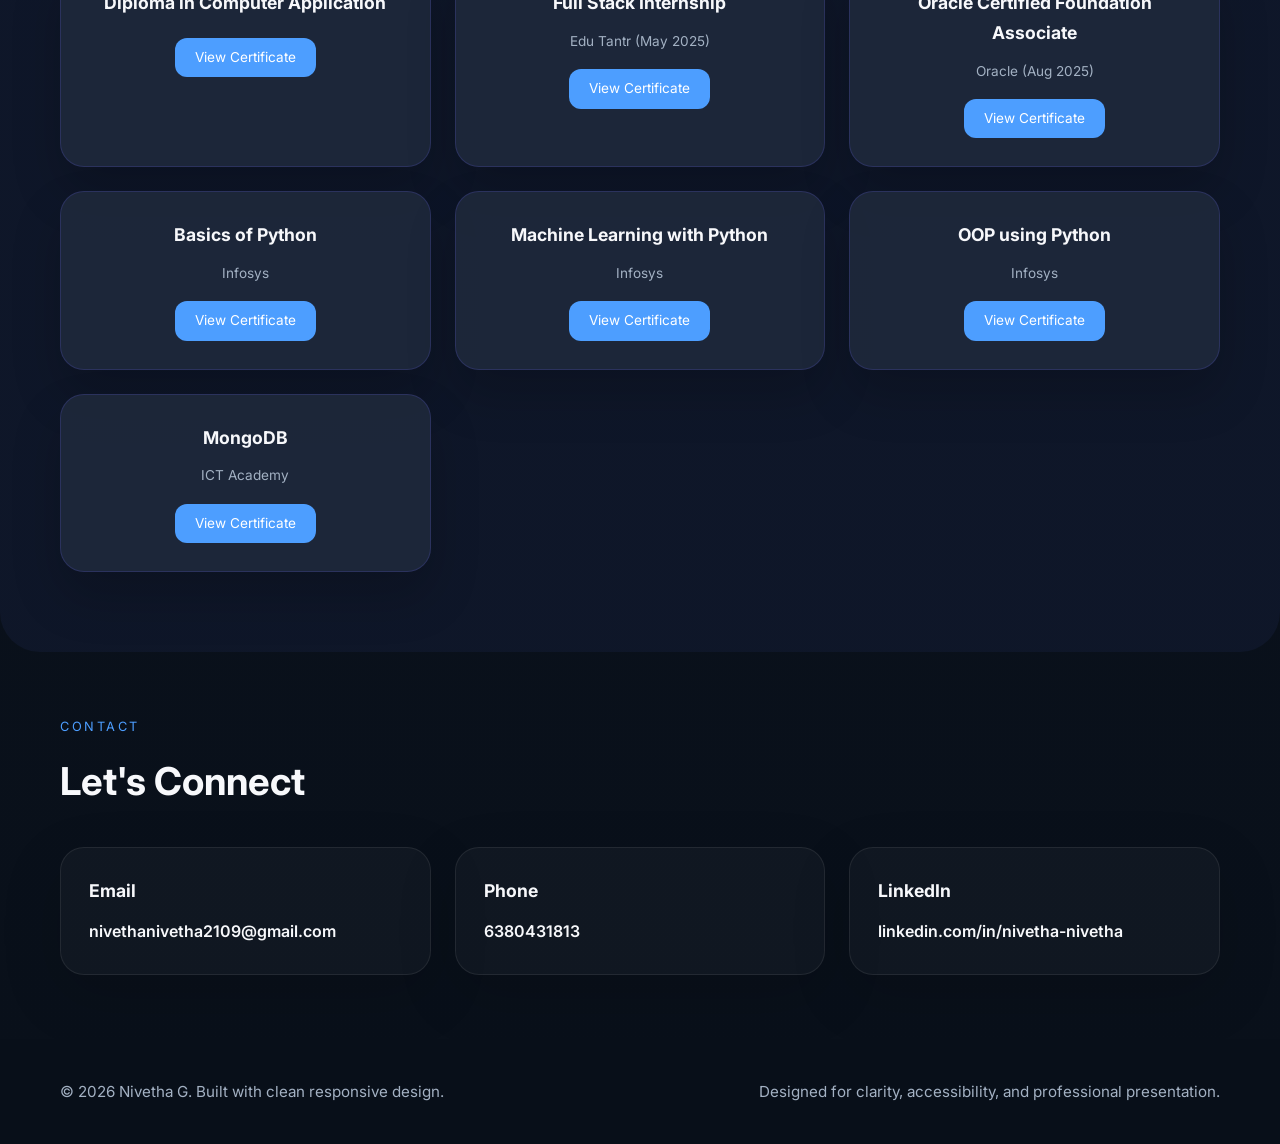
==== commit f360277c: "first commit" ====
--- a/index.html
+++ b/index.html
@@ -117,7 +117,7 @@
       </div>
       <div class="container project-card">
         <h3>Human Fitness Monitoring System using CNN</h3>
-        <p>Built a deep learning model using CNN with Python, TensorFlow, and OpenCV for real-time activity detection. The system achieved over 90% accuracy through preprocessing, data augmentation, and model optimization.</p>
+        <p>Built a Human Fitness Monitoring System capable of detecting and classifying physical activities in real time using a Convolutional Neural Network (CNN). The system integrates OpenCV for live video capture and TensorFlow for model inference. Applied data preprocessing techniques such as normalization and resizing, along with augmentation methods like rotation and flipping to enhance dataset diversity. Optimized the model through hyperparameter tuning, achieving over 90% classification accuracy.</p>
       </div>
     </section>
 
@@ -148,16 +148,45 @@
     <section class="section certifications-section" id="certifications">
       <div class="container section-header">
         <span class="section-label">Certifications</span>
-        <h2>Professional Development</h2>
+        <div class="section-header-row">
+          <h2>Professional Development</h2>
+        </div>
       </div>
       <div class="container certifications-grid">
-        <article class="certification-card">Diploma in Computer Application</article>
-        <article class="certification-card">Full Stack Internship - Edu Tantr (May 2025)</article>
-        <article class="certification-card">Oracle Certified Foundation Associate (Aug 2025)</article>
-        <article class="certification-card">Basics of Python - Infosys</article>
-        <article class="certification-card">Machine Learning with Python - Infosys</article>
-        <article class="certification-card">OOP using Python - Infosys</article>
-        <article class="certification-card">MongoDB - ICT Academy</article>
+        <article class="certification-card">
+          <h3>Diploma in Computer Application</h3>
+          <a href="Nivetha.jpg" class="cert-btn">View Certificate</a>
+        </article>
+        <article class="certification-card">
+          <h3>Full Stack Internship</h3>
+          <span class="cert-meta">Edu Tantr (May 2025)</span>
+          <a href="certificates.html" class="cert-btn">View Certificate</a>
+        </article>
+        <article class="certification-card">
+          <h3>Oracle Certified Foundation Associate</h3>
+          <span class="cert-meta">Oracle (Aug 2025)</span>
+          <a href="certificates.html" class="cert-btn">View Certificate</a>
+        </article>
+        <article class="certification-card">
+          <h3>Basics of Python</h3>
+          <span class="cert-meta">Infosys</span>
+          <a href="certificates.html" class="cert-btn">View Certificate</a>
+        </article>
+        <article class="certification-card">
+          <h3>Machine Learning with Python</h3>
+          <span class="cert-meta">Infosys</span>
+          <a href="certificates.html" class="cert-btn">View Certificate</a>
+        </article>
+        <article class="certification-card">
+          <h3>OOP using Python</h3>
+          <span class="cert-meta">Infosys</span>
+          <a href="certificates.html" class="cert-btn">View Certificate</a>
+        </article>
+        <article class="certification-card">
+          <h3>MongoDB</h3>
+          <span class="cert-meta">ICT Academy</span>
+          <a href="certificates.html" class="cert-btn">View Certificate</a>
+        </article>
       </div>
     </section>
 
@@ -169,15 +198,15 @@
       <div class="container contact-grid">
         <div class="contact-card">
           <h3>Email</h3>
-          <a href="mailto:nivethanivetha2109@gmail.com">nivethanivetha2109@gmail.com</a>
+          <a href="mailto:Mail Me">nivethanivetha2109@gmail.com</a>
         </div>
         <div class="contact-card">
           <h3>Phone</h3>
-          <a href="tel:+916380431813">6380431813</a>
+          <a href="Call Me">6380431813</a>
         </div>
         <div class="contact-card">
           <h3>LinkedIn</h3>
-          <a href="https://www.linkedin.com/in/nivetha-nivetha-5a3a42319/" target="_blank" rel="noreferrer">linkedin.com/in/nivetha-nivetha</a>
+          <a href="linkedin" target="_blank" rel="noreferrer">linkedin.com/in/nivetha-nivetha</a>
         </div>
       </div>
     </section>
--- a/style.css
+++ b/style.css
@@ -1,1698 +1,486 @@
-<<<<<<< HEAD
-/* ===== BOOK-STYLE PORTFOLIO - PREMIUM THEME ===== */
-
-/* ===== CSS Variables ===== */
 :root {
-    /* Book Paper Colors */
-    --paper-bg: #f5f0e8;
-    --paper-dark: #e8e0d5;
-    --paper-texture: #ebe5da;
-
-    /* Ink Colors */
-    --ink-primary: #2c2416;
-    --ink-secondary: #5c4f3a;
-    --ink-light: #8b7d6b;
-
-    /* Accent Colors */
-    --accent-gold: #b8956e;
-    --accent-burgundy: #8b4557;
-    --accent-navy: #3d4a6b;
-
-    /* Shadows */
-    --page-shadow: 0 4px 20px rgba(44, 36, 22, 0.15);
-    --page-shadow-deep: 0 8px 40px rgba(44, 36, 22, 0.25);
-    --spine-shadow: inset 3px 0 10px rgba(0, 0, 0, 0.1);
-
-    /* Typography */
-    --font-serif: 'Playfair Display', Georgia, 'Times New Roman', serif;
-    --font-sans: 'Poppins', 'Segoe UI', sans-serif;
-
-    /* Book Dimensions */
-    --book-width: 100%;
-    --book-max-width: 1200px;
-    --page-padding: 50px;
-    --spine-width: 40px;
-
-    /* Transitions */
-    --transition-smooth: all 0.6s cubic-bezier(0.4, 0, 0.2, 1);
-    --transition-flip: all 0.8s cubic-bezier(0.4, 0, 0.2, 1);
-=======
+  color-scheme: dark;
+  --bg: #09101a;
+  --surface: #111c2c;
+  --surface-strong: #17263f;
+  --surface-soft: #1f334f;
+  --text: #f7f8fb;
+  --text-muted: #a3b1c3;
+  --primary: #4d9eff;
+  --primary-soft: rgba(77, 158, 255, 0.15);
+  --accent: #e5b775;
+  --border: rgba(255, 255, 255, 0.08);
+  --shadow: 0 28px 80px rgba(0, 0, 0, 0.22);
+  font-family: 'Inter', system-ui, sans-serif;
+}
+
 * {
   box-sizing: border-box;
-  margin: 0;
-  padding: 0;
->>>>>>> 34c0ec4 (first commit)
-}
-
-:root {
-  --bg: #020617;
-  --panel: rgba(255, 255, 255, 0.05);
-  --panel-strong: rgba(15, 23, 42, 0.78);
-  --text: #e2e8f0;
-  --muted: #94a3b8;
-  --white: #ffffff;
-  --accent: #38bdf8;
-  --accent-soft: rgba(56, 189, 248, 0.12);
-  --border: rgba(255, 255, 255, 0.10);
-  --shadow: 0 20px 50px rgba(0, 0, 0, 0.35);
-  --radius-xl: 2rem;
-  --radius-lg: 1.25rem;
-  --max-width: 1200px;
 }
 
 html {
-<<<<<<< HEAD
-    scroll-behavior: smooth;
-    font-size: 16px;
+  scroll-behavior: smooth;
 }
 
 body {
-    font-family: var(--font-sans);
-    background: var(--ink-primary);
-    color: var(--ink-primary);
-    line-height: 1.7;
-    overflow-x: hidden;
-    min-height: 100vh;
-}
-
-/* ===== Book Container ===== */
-.book-container {
-    position: fixed;
-    top: 0;
-    left: 0;
-    width: 100%;
-    height: 100vh;
-    display: flex;
-    justify-content: center;
-    align-items: center;
-    background: linear-gradient(135deg, #1a1510 0%, #2c2416 50%, #1a1510 100%);
-    z-index: 1000;
-    transition: opacity 0.8s ease, visibility 0.8s ease;
-}
-
-.book-container.hidden {
-    opacity: 0;
-    visibility: hidden;
-    pointer-events: none;
-}
-
-/* ===== Book Structure ===== */
-.book {
-    position: relative;
-    width: var(--book-width);
-    max-width: var(--book-max-width);
-    height: 100vh;
-    max-height: 800px;
-    perspective: 2000px;
-    display: flex;
-    justify-content: center;
-    align-items: center;
-    padding: 20px;
-}
-
-.book-pages {
-    position: relative;
-    width: 100%;
-    height: 100%;
-    transform-style: preserve-3d;
-    transition: transform 1s ease;
-}
-
-/* ===== Book Cover ===== */
-.book-cover {
-    position: absolute;
-    width: 100%;
-    height: 100%;
-    background: linear-gradient(145deg, var(--accent-navy) 0%, #2a3550 100%);
-    border-radius: 8px 15px 15px 8px;
-    box-shadow:
-        0 20px 60px rgba(0, 0, 0, 0.5),
-        inset -2px 0 10px rgba(0, 0, 0, 0.2);
-    display: flex;
-    flex-direction: column;
-    justify-content: center;
-    align-items: center;
-    text-align: center;
-    padding: 60px;
-    cursor: pointer;
-    backface-visibility: hidden;
-    transform-style: preserve-3d;
-    transition: transform 1.2s cubic-bezier(0.4, 0, 0.2, 1);
-    z-index: 10;
-}
-
-.book-cover::before {
-    content: '';
-    position: absolute;
-    left: 30px;
-    top: 0;
-    width: 4px;
-    height: 100%;
-    background: linear-gradient(180deg,
-            rgba(184, 149, 110, 0.3) 0%,
-            rgba(184, 149, 110, 0.6) 50%,
-            rgba(184, 149, 110, 0.3) 100%);
-    border-radius: 2px;
-}
-
-.book-cover.open {
-    transform: rotateY(-160deg);
-    pointer-events: none;
-}
-
-.cover-content {
-    position: relative;
-    z-index: 2;
-}
-
-.cover-decoration {
-    position: absolute;
-    top: 30px;
-    left: 30px;
-    right: 30px;
-    bottom: 30px;
-    border: 2px solid var(--accent-gold);
-    border-radius: 4px;
-    pointer-events: none;
-}
-
-.cover-decoration::before {
-    content: '';
-    position: absolute;
-    top: 10px;
-    left: 10px;
-    right: 10px;
-    bottom: 10px;
-    border: 1px solid rgba(184, 149, 110, 0.4);
-    border-radius: 2px;
-}
-
-.cover-title {
-    font-family: var(--font-serif);
-    font-size: clamp(2rem, 5vw, 3.5rem);
-    color: var(--paper-bg);
-    margin-bottom: 10px;
-    letter-spacing: 2px;
-    text-shadow: 2px 2px 4px rgba(0, 0, 0, 0.3);
-}
-
-.cover-subtitle {
-    font-family: var(--font-serif);
-    font-size: clamp(1rem, 2.5vw, 1.5rem);
-    color: var(--accent-gold);
-    font-style: italic;
-    margin-bottom: 40px;
-    font-weight: 400;
-}
-
-.cover-avatar {
-    width: 150px;
-    height: 150px;
-    border-radius: 50%;
-    background: linear-gradient(135deg, var(--accent-gold) 0%, var(--accent-burgundy) 100%);
-    display: flex;
-    align-items: center;
-    justify-content: center;
-    margin: 0 auto 30px;
-    box-shadow: 0 10px 40px rgba(0, 0, 0, 0.4);
-    border: 4px solid var(--paper-bg);
-}
-
-.cover-avatar span {
-    font-family: var(--font-serif);
-    font-size: 3rem;
-    font-weight: 700;
-    color: var(--paper-bg);
-}
-
-.cover-tagline {
-    font-size: 1rem;
-    color: rgba(245, 240, 232, 0.8);
-    max-width: 400px;
-    margin: 0 auto;
-    line-height: 1.8;
-}
-
-.cover-hint {
-    position: absolute;
-    bottom: 40px;
-    left: 50%;
-    transform: translateX(-50%);
-    color: var(--accent-gold);
-    font-size: 0.9rem;
-    display: flex;
-    align-items: center;
-    gap: 10px;
-    animation: pulse 2s infinite;
-}
-
-.cover-hint i {
-    font-size: 1.2rem;
-}
-
-@keyframes pulse {
-
-    0%,
-    100% {
-        opacity: 0.6;
-        transform: translateX(-50%) translateY(0);
-    }
-
-    50% {
-        opacity: 1;
-        transform: translateX(-50%) translateY(-5px);
-    }
-}
-
-/* ===== Pages Container ===== */
-.pages-container {
-    position: absolute;
-    width: 100%;
-    height: 100%;
-    display: none;
-    background: var(--paper-bg);
-    border-radius: 5px 12px 12px 5px;
-    box-shadow: var(--page-shadow-deep);
-    overflow: hidden;
-}
-
-.pages-container.active {
-    display: block;
-}
-
-/* Paper Texture Overlay */
-.pages-container::before {
-    content: '';
-    position: absolute;
-    top: 0;
-    left: 0;
-    right: 0;
-    bottom: 0;
-    background-image: url("data:image/svg+xml,%3Csvg viewBox='0 0 200 200' xmlns='http://www.w3.org/2000/svg'%3E%3Cfilter id='noise'%3E%3CfeTurbulence type='fractalNoise' baseFrequency='0.65' numOctaves='3' stitchTiles='stitch'/%3E%3C/filter%3E%3Crect width='100%' height='100%' filter='url(%23noise)'/%3E%3C/svg%3E");
-    opacity: 0.03;
-    pointer-events: none;
-    z-index: 1;
-}
-
-/* Spine Shadow */
-.pages-container::after {
-    content: '';
-    position: absolute;
-    left: 0;
-    top: 0;
-    bottom: 0;
-    width: 30px;
-    background: linear-gradient(90deg,
-            rgba(0, 0, 0, 0.08) 0%,
-            rgba(0, 0, 0, 0.02) 50%,
-            transparent 100%);
-    z-index: 10;
-    pointer-events: none;
-}
-
-/* ===== Page Layout ===== */
-.page {
-    position: absolute;
-    top: 0;
-    left: 0;
-    width: 100%;
-    height: 100%;
-    padding: 40px 50px;
-    opacity: 0;
-    visibility: hidden;
-    transform: rotateY(0deg);
-    transition: var(--transition-flip);
-    background: transparent;
-    overflow-y: auto;
-    overflow-x: hidden;
-}
-
-.page.active {
-    opacity: 1;
-    visibility: visible;
-}
-
-.page.flipping-next {
-    animation: flipNext 0.8s ease-in-out forwards;
-}
-
-.page.flipping-prev {
-    animation: flipPrev 0.8s ease-in-out forwards;
-}
-
-@keyframes flipNext {
-    0% {
-        transform: rotateY(0deg);
-        opacity: 1;
-    }
-
-    100% {
-        transform: rotateY(-180deg);
-        opacity: 0;
-    }
-}
-
-@keyframes flipPrev {
-    0% {
-        transform: rotateY(0deg);
-        opacity: 1;
-    }
-
-    100% {
-        transform: rotateY(180deg);
-        opacity: 0;
-    }
-}
-
-/* ===== Page Content Styles ===== */
-.page-header {
-    text-align: center;
-    margin-bottom: 30px;
-    padding-bottom: 20px;
-    border-bottom: 1px solid rgba(92, 79, 58, 0.2);
-}
-
-.page-header h2 {
-    font-family: var(--font-serif);
-    font-size: 1.8rem;
-    color: var(--ink-primary);
-    margin-bottom: 8px;
-    letter-spacing: 1px;
-}
-
-.page-header .chapter-number {
-    font-family: var(--font-serif);
-    font-size: 0.85rem;
-    color: var(--accent-burgundy);
-    text-transform: uppercase;
-    letter-spacing: 3px;
-    margin-bottom: 5px;
-    display: block;
-}
-
-.page-header .decorative-line {
-    width: 60px;
-    height: 2px;
-    background: linear-gradient(90deg, transparent, var(--accent-gold), transparent);
-    margin: 15px auto 0;
-}
-
-/* ===== Table of Contents Page ===== */
-.toc-page {
-    display: flex;
-    flex-direction: column;
-}
-
-.toc-title {
-    font-family: var(--font-serif);
-    font-size: 2rem;
-    text-align: center;
-    margin-bottom: 40px;
-    color: var(--ink-primary);
-}
-
-.toc-list {
-    list-style: none;
-    max-width: 500px;
-    margin: 0 auto;
-    width: 100%;
-}
-
-.toc-item {
-    display: flex;
-    align-items: center;
-    padding: 15px 20px;
-    margin-bottom: 10px;
-    background: rgba(232, 224, 213, 0.5);
-    border-radius: 5px;
-    cursor: pointer;
-    transition: var(--transition-smooth);
-    border-left: 3px solid transparent;
-}
-
-.toc-item:hover {
-    background: rgba(184, 149, 110, 0.15);
-    border-left-color: var(--accent-gold);
-    transform: translateX(10px);
-}
-
-.toc-item .chapter-num {
-    font-family: var(--font-serif);
-    font-size: 1.2rem;
-    color: var(--accent-burgundy);
-    width: 40px;
-    flex-shrink: 0;
-}
-
-.toc-item .chapter-title {
-    flex: 1;
-    font-weight: 500;
-    color: var(--ink-primary);
-}
-
-.toc-item .page-num {
-    font-family: var(--font-serif);
-    font-size: 0.9rem;
-    color: var(--ink-light);
-}
-
-/* ===== About Page ===== */
-.about-page .page-content {
-    display: grid;
-    grid-template-columns: 1fr 1fr;
-    gap: 30px;
-    align-items: start;
-}
-
-.about-text p {
-    color: var(--ink-secondary);
-    margin-bottom: 20px;
-    font-size: 0.95rem;
-    text-align: justify;
-}
-
-.about-details {
-    background: rgba(232, 224, 213, 0.5);
-    padding: 25px;
-    border-radius: 8px;
-}
-
-.about-details h3 {
-    font-family: var(--font-serif);
-    font-size: 1.2rem;
-    margin-bottom: 20px;
-    color: var(--ink-primary);
-}
-
-.detail-item {
-    display: flex;
-    align-items: center;
-    gap: 15px;
-    margin-bottom: 15px;
-}
-
-.detail-item i {
-    width: 35px;
-    height: 35px;
-    background: var(--accent-burgundy);
-    color: var(--paper-bg);
-    border-radius: 50%;
-    display: flex;
-    align-items: center;
-    justify-content: center;
-    font-size: 0.9rem;
-    flex-shrink: 0;
-}
-
-.detail-item .detail-text {
-    font-size: 0.9rem;
-    color: var(--ink-secondary);
-}
-
-.about-stats {
-    display: grid;
-    grid-template-columns: repeat(2, 1fr);
-    gap: 15px;
-}
-
-.stat-box {
-    background: var(--paper-dark);
-    padding: 20px;
-    border-radius: 8px;
-    text-align: center;
-    border: 1px solid rgba(92, 79, 58, 0.1);
-}
-
-.stat-box .stat-num {
-    font-family: var(--font-serif);
-    font-size: 2rem;
-    color: var(--accent-burgundy);
-    display: block;
-    font-weight: 700;
-}
-
-.stat-box .stat-label {
-    font-size: 0.8rem;
-    color: var(--ink-light);
-    text-transform: uppercase;
-    letter-spacing: 1px;
-}
-
-/* ===== Education Page ===== */
-.education-timeline {
-    position: relative;
-    padding-left: 30px;
-}
-
-.education-timeline::before {
-    content: '';
-    position: absolute;
-    left: 5px;
-    top: 0;
-    bottom: 0;
-    width: 2px;
-    background: linear-gradient(180deg, var(--accent-gold), var(--accent-burgundy));
-}
-
-.edu-entry {
-    position: relative;
-    margin-bottom: 30px;
-    padding: 20px;
-    background: rgba(232, 224, 213, 0.5);
-    border-radius: 8px;
-    border-left: 3px solid var(--accent-gold);
-}
-
-.edu-entry::before {
-    content: '';
-    position: absolute;
-    left: -28px;
-    top: 25px;
-    width: 12px;
-    height: 12px;
-    background: var(--accent-burgundy);
-    border-radius: 50%;
-    border: 2px solid var(--paper-bg);
-}
-
-.edu-entry h3 {
-    font-family: var(--font-serif);
-    font-size: 1.1rem;
-    color: var(--ink-primary);
-    margin-bottom: 5px;
-}
-
-.edu-entry .edu-year {
-    font-size: 0.85rem;
-    color: var(--accent-burgundy);
-    font-weight: 600;
-    margin-bottom: 8px;
-    display: block;
-}
-
-.edu-entry .edu-college {
-    font-size: 0.95rem;
-    color: var(--ink-secondary);
-    margin-bottom: 5px;
-}
-
-.edu-entry .edu-affiliation {
-    font-size: 0.85rem;
-    color: var(--ink-light);
-    font-style: italic;
-}
-
-.coursework {
-    margin-top: 15px;
-    padding-top: 15px;
-    border-top: 1px solid rgba(92, 79, 58, 0.15);
-}
-
-.coursework h4 {
-    font-size: 0.85rem;
-    color: var(--ink-primary);
-    margin-bottom: 10px;
-    text-transform: uppercase;
-    letter-spacing: 1px;
-}
-
-.course-list {
-    display: flex;
-    flex-wrap: wrap;
-    gap: 8px;
-    list-style: none;
-}
-
-.course-list li {
-    background: rgba(184, 149, 110, 0.2);
-    padding: 5px 12px;
-    border-radius: 15px;
-    font-size: 0.8rem;
-    color: var(--ink-secondary);
-=======
-  scroll-behavior: smooth;
-}
-
-body {
-  font-family: Inter, "Segoe UI", Arial, sans-serif;
-  background:
-    radial-gradient(circle at top left, rgba(14, 165, 233, 0.10), transparent 30%),
-    linear-gradient(135deg, #020617, #0f172a 45%, #082f49);
+  margin: 0;
+  min-height: 100vh;
+  background: radial-gradient(circle at top, rgba(77, 158, 255, 0.16), transparent 35%), linear-gradient(180deg, #0b1220 0%, #09101a 100%);
   color: var(--text);
-  line-height: 1.6;
-}
-
+  font-size: 16px;
+  line-height: 1.7;
+}
+
+img,
 a {
   color: inherit;
+}
+
+a {
   text-decoration: none;
 }
 
-.page {
-  min-height: 100vh;
+button,
+input,
+textarea,
+select {
+  font: inherit;
 }
 
 .container {
-  width: min(100% - 2rem, var(--max-width));
+  width: min(1160px, calc(100% - 2rem));
   margin: 0 auto;
 }
 
-.section {
-  padding: 3rem 0;
-}
-
-.section-compact {
-  padding-top: 1rem;
-  padding-bottom: 1rem;
-}
-
-.section-bottom {
-  padding-bottom: 5rem;
-}
-
-.hero {
-  position: relative;
-  overflow: hidden;
-  border-bottom: 1px solid var(--border);
-  padding: 5rem 0;
-}
-
-.hero-bg {
-  position: absolute;
-  border-radius: 999px;
-  filter: blur(70px);
-  opacity: 0.22;
-}
-
-.hero-bg-one {
-  width: 18rem;
-  height: 18rem;
-  left: -4rem;
-  top: -4rem;
-  background: #0ea5e9;
-}
-
-.hero-bg-two {
-  width: 20rem;
-  height: 20rem;
-  right: -4rem;
-  bottom: 0;
-  background: #22d3ee;
+.site-header,
+.site-footer {
+  position: sticky;
+  top: 0;
+  z-index: 10;
+  backdrop-filter: blur(14px);
+  background: rgba(9, 16, 26, 0.9);
+}
+
+.header-inner,
+.footer-inner {
+  display: flex;
+  align-items: center;
+  justify-content: space-between;
+  gap: 1rem;
+  padding: 1rem 0;
+}
+
+.brand {
+  font-size: 1.15rem;
+  font-weight: 700;
+  letter-spacing: 0.08em;
+  text-transform: uppercase;
+}
+
+.site-nav {
+  display: flex;
+  gap: 1rem;
+  flex-wrap: wrap;
+}
+
+.site-nav a {
+  color: var(--text-muted);
+  font-size: 0.95rem;
+  transition: color 0.25s ease, transform 0.25s ease;
+}
+
+.site-nav a:hover,
+.site-nav a:focus-visible {
+  color: var(--text);
+  transform: translateY(-1px);
+}
+
+.hero-section {
+  padding: 5rem 0 4rem;
 }
 
 .hero-grid {
-  position: relative;
   display: grid;
-  gap: 2.5rem;
-  align-items: start;
-}
-
-.hero-content h1 {
-  font-size: clamp(2.5rem, 5vw, 4.5rem);
-  line-height: 1.1;
-  font-weight: 800;
-}
-
-.badge {
-  display: inline-block;
+  grid-template-columns: 1.35fr 0.85fr;
+  gap: 2rem;
+  align-items: center;
+}
+
+.hero-copy {
+  max-width: 640px;
+}
+
+.eyebrow {
+  display: inline-flex;
   margin-bottom: 1rem;
-  padding: 0.45rem 1rem;
-  border-radius: 999px;
-  border: 1px solid rgba(56, 189, 248, 0.35);
-  background: rgba(56, 189, 248, 0.10);
-  color: #7dd3fc;
   font-size: 0.9rem;
-}
-
-.hero-role {
-  margin-top: 0.75rem;
-  color: #7dd3fc;
-  font-size: clamp(1.15rem, 2vw, 1.65rem);
   font-weight: 600;
+  letter-spacing: 0.15em;
+  text-transform: uppercase;
+  color: var(--primary);
+}
+
+.hero-copy h1 {
+  margin: 0;
+  font-size: clamp(2.75rem, 4vw, 4rem);
+  line-height: 0.95;
 }
 
 .hero-text {
-  max-width: 42rem;
-  margin-top: 1.5rem;
-  color: var(--text);
-  opacity: 0.9;
-  font-size: 1.02rem;
+  max-width: 610px;
+  margin: 1.25rem 0 1.75rem;
+  color: var(--text-muted);
+  font-size: 1rem;
 }
 
 .hero-actions {
   display: flex;
   flex-wrap: wrap;
-  gap: 0.9rem;
-  margin-top: 2rem;
+  gap: 1rem;
 }
 
 .btn {
   display: inline-flex;
   align-items: center;
   justify-content: center;
-  padding: 0.95rem 1.3rem;
-  border-radius: 1.1rem;
-  font-weight: 700;
-  transition: transform 0.2s ease, background 0.2s ease, border-color 0.2s ease;
-}
-
-.btn:hover {
+  padding: 0.95rem 1.5rem;
+  border-radius: 999px;
+  border: 1px solid transparent;
+  font-weight: 600;
+  transition: transform 0.25s ease, background-color 0.25s ease, border-color 0.25s ease;
+}
+
+.btn:hover,
+.btn:focus-visible {
   transform: translateY(-2px);
 }
 
 .btn-primary {
-  background: var(--accent);
-  color: #082f49;
-  box-shadow: 0 14px 30px rgba(56, 189, 248, 0.20);
+  background: var(--primary);
+  color: #09101a;
 }
 
 .btn-secondary {
+  border-color: rgba(255, 255, 255, 0.16);
+  color: var(--text);
+  background: rgba(255, 255, 255, 0.05);
+}
+
+.hero-card {
+  background: rgba(255, 255, 255, 0.03);
   border: 1px solid var(--border);
-  background: rgba(255, 255, 255, 0.05);
-  backdrop-filter: blur(10px);
-}
-
-.stats-grid,
-.contents-grid,
-.cert-grid,
+  border-radius: 28px;
+  box-shadow: var(--shadow);
+  padding: 2rem;
+}
+
+.hero-card-content p {
+  margin: 0 0 1rem;
+  color: var(--text-muted);
+}
+
+.hero-card-content a {
+  color: var(--primary);
+}
+
+.section {
+  padding: 4rem 0;
+}
+
+.section-header {
+  display: grid;
+  gap: 0.75rem;
+  margin-bottom: 2rem;
+}
+
+.section-header-row {
+  display: flex;
+  align-items: center;
+  justify-content: space-between;
+  flex-wrap: wrap;
+  gap: 1rem;
+}
+
+.section-label {
+  text-transform: uppercase;
+  letter-spacing: 0.2em;
+  font-size: 0.8rem;
+  color: var(--primary);
+}
+
+.section h2 {
+  margin: 0;
+  font-size: clamp(2rem, 3vw, 2.5rem);
+}
+
+.about-content,
+.skills-grid,
+.timeline,
+.info-grid,
+.certifications-grid,
 .contact-grid {
   display: grid;
+  gap: 1.5rem;
+}
+
+.about-content p {
+  margin: 0;
+  max-width: 840px;
+  color: var(--text-muted);
+  font-size: 1rem;
+}
+
+.skills-grid {
+  grid-template-columns: repeat(2, minmax(0, 1fr));
+}
+
+.skill-card,
+.info-card,
+.project-card,
+.certification-card,
+.contact-card {
+  background: rgba(255, 255, 255, 0.03);
+  border: 1px solid var(--border);
+  border-radius: 24px;
+  padding: 1.75rem;
+  box-shadow: 0 20px 60px rgba(0, 0, 0, 0.15);
+}
+
+.skill-card h3,
+.info-card h3,
+.project-card h3,
+.contact-card h3,
+.certification-card h3 {
+  margin-top: 0;
+  font-size: 1.1rem;
+}
+
+.cert-meta {
+  display: block;
+  margin-top: 0.5rem;
+  font-size: 0.85rem;
+  color: var(--text-muted);
+}
+
+.cert-btn {
+  display: inline-block;
+  margin-top: 1rem;
+  padding: 0.5rem 1.25rem;
+  background: var(--primary);
+  color: #fff;
+  border-radius: 12px;
+  text-decoration: none;
+  font-size: 0.85rem;
+  transition: background 0.25s ease;
+}
+
+.certification-card {
+  display: flex;
+  flex-direction: column;
+  align-items: center;
+  text-align: center;
+}
+
+.certification-card h3 {
+  margin-bottom: 0.25rem;
+}
+
+.skill-card ul,
+.info-card ul {
+  margin: 1rem 0 0;
+  padding-left: 1.25rem;
+  color: var(--text-muted);
+}
+
+.skill-card li,
+.info-card li {
+  margin-bottom: 0.8rem;
+}
+
+.timeline {
+  position: relative;
+  padding-left: 1rem;
+}
+
+.timeline::before {
+  content: '';
+  position: absolute;
+  left: 1rem;
+  top: 0.5rem;
+  bottom: 0;
+  width: 2px;
+  background: rgba(255, 255, 255, 0.08);
+}
+
+.timeline-item {
+  display: grid;
   gap: 1rem;
-}
-
-.stats-grid {
-  grid-template-columns: repeat(auto-fit, minmax(180px, 1fr));
-}
-
-.stat-card,
-.card,
-.panel,
-.content-card,
-.cert-card,
-.contact-item,
-.timeline-card {
+  padding: 1rem 1.5rem 1rem 2.5rem;
+  border-radius: 24px;
+  background: rgba(255, 255, 255, 0.03);
   border: 1px solid var(--border);
-  background: var(--panel);
-  backdrop-filter: blur(16px);
-  box-shadow: var(--shadow);
-}
-
-.stat-card,
-.card,
-.panel,
-.contact-card {
-  border-radius: var(--radius-xl);
-}
-
-.stat-card,
-.content-card,
-.cert-card,
-.contact-item,
-.timeline-card {
-  padding: 1.35rem;
-}
-
-.panel,
-.card,
-.contact-card {
-  padding: 2rem;
-}
-
-.stat-card p:first-child,
-.section-label {
-  color: var(--muted);
-  text-transform: uppercase;
-  letter-spacing: 0.2em;
-  font-size: 0.78rem;
-}
-
-.stat-value {
-  margin-top: 0.4rem;
-  color: #7dd3fc;
-  font-size: 2rem;
-  font-weight: 800;
-}
-
-.panel-header {
-  display: flex;
-  justify-content: space-between;
-  gap: 1rem;
-  flex-wrap: wrap;
-  align-items: center;
-}
-
-.panel-header h2,
-.card h2,
-.contact-card h2 {
-  margin-top: 0.45rem;
-  font-size: clamp(1.6rem, 3vw, 2.2rem);
-}
-
-.section-note,
-.muted {
-  color: var(--muted);
-}
-
-.contents-grid {
-  margin-top: 2rem;
-  grid-template-columns: repeat(auto-fit, minmax(180px, 1fr));
-}
-
-.content-card {
-  border-radius: 1.25rem;
-  background: rgba(15, 23, 42, 0.82);
-}
-
-.content-index {
-  color: #7dd3fc;
-  font-size: 0.9rem;
-  margin-bottom: 0.5rem;
-}
-
-.two-col,
-.split-grid {
-  display: grid;
-  gap: 1.5rem;
-}
-
-.bullet-list {
-  margin-top: 1.5rem;
-  padding-left: 1.2rem;
-}
-
-.bullet-list li,
-.experience-grid li {
-  margin-bottom: 0.7rem;
+  box-shadow: 0 22px 60px rgba(0, 0, 0, 0.12);
+  position: relative;
+}
+
+.timeline-marker {
+  position: absolute;
+  left: 0.4rem;
+  top: 1.5rem;
+  width: 1rem;
+  height: 1rem;
+  border-radius: 50%;
+  background: var(--primary);
+  border: 3px solid var(--bg);
+}
+
+.timeline-content h3 {
+  margin: 0 0 0.35rem;
+}
+
+.timeline-meta,
+.timeline-duration {
+  margin: 0;
+  color: var(--text-muted);
+  font-size: 0.95rem;
+}
+
+.timeline-item ul {
+  margin: 1rem 0 0;
+  padding-left: 1.25rem;
+  color: var(--text-muted);
+}
+
+.project-card {
+  border-radius: 30px;
+}
+
+.project-card p {
+  margin: 1rem 0 0;
+  color: var(--text-muted);
+}
+
+.info-grid {
+  grid-template-columns: 1.4fr 1fr;
+}
+
+.info-card ul {
+  padding-left: 1.25rem;
+}
+
+.certifications-section {
+  background: linear-gradient(180deg, rgba(15, 23, 42, 0.95), rgba(15, 23, 42, 0.9));
+  border-radius: 40px;
+  padding: 4rem 0 5rem;
+}
+
+.certifications-grid {
+  grid-template-columns: repeat(3, minmax(0, 1fr));
+}
+
+.certification-card {
+  transition: transform 0.25s ease, border-color 0.25s ease, background-color 0.25s ease;
+  background: rgba(30, 41, 59, 0.9);
+  border: 1px solid rgba(99, 102, 241, 0.2);
+  box-shadow: 0 25px 50px rgba(0, 0, 0, 0.18);
   color: var(--text);
-}
-
-.info-list {
-  margin-top: 1.5rem;
-  display: grid;
-  gap: 0.9rem;
-}
-
-.info-list strong {
-  color: var(--white);
-}
-
-.highlight-card {
-  margin-top: 1.5rem;
-  padding: 1.5rem;
-  border-radius: 1.5rem;
-  border: 1px solid rgba(56, 189, 248, 0.20);
-  background: rgba(56, 189, 248, 0.06);
-}
-
-.highlight-card h3,
-.timeline-card h3 {
-  color: #7dd3fc;
-  font-size: 1.6rem;
-  margin-bottom: 0.4rem;
->>>>>>> 34c0ec4 (first commit)
-}
-
-/* ===== Certifications Page ===== */
-.cert-grid {
-<<<<<<< HEAD
-    display: grid;
-    grid-template-columns: repeat(2, 1fr);
-    gap: 20px;
-}
-
-.cert-entry {
-    background: rgba(232, 224, 213, 0.5);
-    padding: 20px;
-    border-radius: 8px;
-    border-left: 3px solid var(--accent-gold);
-    transition: var(--transition-smooth);
-}
-
-.cert-entry:hover {
-    background: rgba(184, 149, 110, 0.15);
-    transform: translateX(5px);
-}
-
-.cert-entry h4 {
-    font-family: var(--font-serif);
-    font-size: 1rem;
-    color: var(--ink-primary);
-    margin-bottom: 8px;
-}
-
-.cert-entry .cert-issuer {
-    font-size: 0.85rem;
-    color: var(--accent-burgundy);
-    margin-bottom: 5px;
-}
-
-.cert-entry .cert-date {
-    font-size: 0.8rem;
-    color: var(--ink-light);
-}
-
-/* ===== Skills Page ===== */
-.skills-section {
-    margin-bottom: 25px;
-}
-
-.skills-section h3 {
-    font-family: var(--font-serif);
-    font-size: 1.2rem;
-    color: var(--ink-primary);
-    margin-bottom: 20px;
-    padding-bottom: 10px;
-    border-bottom: 1px solid rgba(92, 79, 58, 0.2);
-}
-
-.skill-items {
-    display: grid;
-    grid-template-columns: repeat(3, 1fr);
-    gap: 15px;
-}
-
-.skill-item {
-    display: flex;
-    align-items: center;
-    gap: 12px;
-    padding: 12px 15px;
-    background: rgba(232, 224, 213, 0.5);
-    border-radius: 8px;
-    transition: var(--transition-smooth);
-}
-
-.skill-item:hover {
-    background: rgba(184, 149, 110, 0.2);
-    transform: translateY(-2px);
-}
-
-.skill-item i {
-    width: 30px;
-    height: 30px;
-    background: var(--accent-burgundy);
-    color: var(--paper-bg);
-    border-radius: 50%;
-    display: flex;
-    align-items: center;
-    justify-content: center;
-    font-size: 0.8rem;
-}
-
-.skill-item span {
-    font-size: 0.9rem;
-    color: var(--ink-secondary);
-    font-weight: 500;
-}
-
-.competencies {
-    display: flex;
-    flex-wrap: wrap;
-    gap: 12px;
-}
-
-.competency-tag {
-    background: linear-gradient(135deg, var(--accent-gold), var(--accent-burgundy));
-    color: var(--paper-bg);
-    padding: 10px 20px;
-    border-radius: 25px;
-    font-size: 0.85rem;
-    display: flex;
-    align-items: center;
-    gap: 8px;
-}
-
-/* ===== Projects Page ===== */
-.project-entry {
-    background: rgba(232, 224, 213, 0.5);
-    padding: 25px;
-    border-radius: 8px;
-    margin-bottom: 20px;
-}
-
-.project-entry h3 {
-    font-family: var(--font-serif);
-    font-size: 1.3rem;
-    color: var(--ink-primary);
-    margin-bottom: 10px;
-}
-
-.project-tag {
-    display: inline-block;
-    background: var(--accent-burgundy);
-    color: var(--paper-bg);
-    padding: 4px 12px;
-    border-radius: 15px;
-    font-size: 0.75rem;
-    text-transform: uppercase;
-    letter-spacing: 1px;
-    margin-bottom: 15px;
-}
-
-.project-entry p {
-    color: var(--ink-secondary);
-    margin-bottom: 15px;
-    font-size: 0.9rem;
-    text-align: justify;
-}
-
-.project-highlights {
-    margin-bottom: 20px;
-    padding-left: 20px;
-}
-
-.project-highlights li {
-    color: var(--ink-secondary);
-    font-size: 0.9rem;
-    margin-bottom: 8px;
-}
-
-.tech-tags {
-    display: flex;
-    flex-wrap: wrap;
-    gap: 8px;
-}
-
-.tech-tag {
-    background: rgba(184, 149, 110, 0.3);
-    padding: 6px 14px;
-    border-radius: 20px;
-    font-size: 0.8rem;
-    color: var(--ink-primary);
-    border: 1px solid rgba(184, 149, 110, 0.5);
-}
-
-/* ===== Experience Page ===== */
-.experience-timeline {
-    position: relative;
-    padding-left: 30px;
-}
-
-.experience-timeline::before {
-    content: '';
-    position: absolute;
-    left: 5px;
-    top: 0;
-    bottom: 0;
-    width: 2px;
-    background: linear-gradient(180deg, var(--accent-gold), var(--accent-burgundy));
-}
-
-.exp-entry {
-    position: relative;
-    margin-bottom: 30px;
-    padding: 25px;
-    background: rgba(232, 224, 213, 0.5);
-    border-radius: 8px;
-    border-left: 3px solid var(--accent-burgundy);
-}
-
-.exp-entry::before {
-    content: '';
-    position: absolute;
-    left: -28px;
-    top: 30px;
-    width: 12px;
-    height: 12px;
-    background: var(--accent-gold);
-    border-radius: 50%;
-    border: 2px solid var(--paper-bg);
-}
-
-.exp-entry .exp-date {
-    font-size: 0.85rem;
-    color: var(--accent-burgundy);
-    font-weight: 600;
-    margin-bottom: 5px;
-    display: block;
-}
-
-.exp-entry h3 {
-    font-family: var(--font-serif);
-    font-size: 1.2rem;
-    color: var(--ink-primary);
-    margin-bottom: 5px;
-}
-
-.exp-entry h4 {
-    font-size: 0.95rem;
-    color: var(--ink-secondary);
-    margin-bottom: 5px;
-}
-
-.exp-entry .location {
-    font-size: 0.85rem;
-    color: var(--ink-light);
-    margin-bottom: 15px;
-    display: flex;
-    align-items: center;
-    gap: 5px;
-}
-
-.exp-responsibilities {
-    padding-left: 20px;
-}
-
-.exp-responsibilities li {
-    color: var(--ink-secondary);
-    font-size: 0.9rem;
-    margin-bottom: 8px;
-}
-
-/* ===== Contact Page ===== */
-.contact-page {
-    text-align: center;
-}
-
-.contact-page .page-header {
-    margin-bottom: 40px;
+  padding: 1.75rem;
+}
+
+.certification-card:hover,
+.contact-card:hover,
+.skill-card:hover,
+.info-card:hover,
+.project-card:hover,
+.timeline-item:hover {
+  transform: translateY(-4px);
+  border-color: rgba(99, 102, 241, 0.65);
+  background: rgba(30, 41, 59, 1);
 }
 
 .contact-grid {
-    display: grid;
-    grid-template-columns: repeat(2, 1fr);
-    gap: 20px;
-    max-width: 700px;
-    margin: 0 auto;
-}
-
-.contact-item {
-    display: flex;
-    align-items: center;
-    gap: 15px;
-    padding: 20px;
-    background: rgba(232, 224, 213, 0.5);
-    border-radius: 8px;
-    text-align: left;
-    transition: var(--transition-smooth);
-}
-
-.contact-item:hover {
-    background: rgba(184, 149, 110, 0.2);
-    transform: translateY(-3px);
-}
-
-.contact-item i {
-    width: 45px;
-    height: 45px;
-    background: var(--accent-burgundy);
-    color: var(--paper-bg);
-    border-radius: 50%;
-    display: flex;
-    align-items: center;
-    justify-content: center;
-    font-size: 1.1rem;
-    flex-shrink: 0;
-}
-
-.contact-item h4 {
-    font-size: 0.9rem;
-    color: var(--ink-primary);
-    margin-bottom: 3px;
-}
-
-.contact-item a,
-.contact-item p {
-    font-size: 0.85rem;
-    color: var(--ink-secondary);
-    text-decoration: none;
-    transition: var(--transition-smooth);
-}
-
-.contact-item a:hover {
-    color: var(--accent-burgundy);
-}
-
-/* ===== Thank You Page ===== */
-.thankyou-page {
-    display: flex;
+  grid-template-columns: repeat(3, minmax(0, 1fr));
+}
+
+.contact-card h3 {
+  margin-bottom: 0.8rem;
+}
+
+.contact-card a {
+  color: var(--text);
+  font-weight: 600;
+}
+
+.site-footer {
+  padding: 1.5rem 0;
+}
+
+.site-footer p {
+  margin: 0;
+  color: var(--text-muted);
+  font-size: 0.95rem;
+}
+
+@media (max-width: 980px) {
+  .hero-grid,
+  .skills-grid,
+  .info-grid,
+  .certifications-grid,
+  .contact-grid {
+    grid-template-columns: 1fr;
+  }
+
+  .hero-card,
+  .hero-copy {
+    width: 100%;
+  }
+}
+
+@media (max-width: 720px) {
+  .site-header,
+  .site-footer {
+    padding: 0 0.5rem;
+  }
+
+  .header-inner,
+  .footer-inner {
     flex-direction: column;
-    justify-content: center;
-    align-items: center;
-    text-align: center;
-    height: 100%;
-}
-
-.thankyou-page h2 {
-    font-family: var(--font-serif);
-    font-size: 2.5rem;
-    color: var(--ink-primary);
-    margin-bottom: 20px;
-}
-
-.thankyou-page p {
-    color: var(--ink-secondary);
-    max-width: 500px;
-    margin-bottom: 30px;
-}
-
-.thankyou-decoration {
-    width: 100px;
-    height: 2px;
-    background: linear-gradient(90deg, transparent, var(--accent-gold), transparent);
-    margin: 20px 0;
-}
-
-/* ===== Page Navigation ===== */
-.page-navigation {
-    position: absolute;
-    bottom: 20px;
+    align-items: flex-start;
+  }
+
+  .site-nav {
+    gap: 0.75rem;
+  }
+
+  .hero-section {
+    padding-top: 3rem;
+  }
+
+  .hero-text {
+    font-size: 0.98rem;
+  }
+
+  .btn {
+    width: 100%;
+  }
+
+  .hero-actions {
+    flex-direction: column;
+  }
+
+  .timeline {
+    padding-left: 0;
+  }
+
+  .timeline::before {
     left: 0;
-    right: 0;
-    display: flex;
-    justify-content: space-between;
-    align-items: center;
-    padding: 0 30px;
-    z-index: 20;
-}
-
-.nav-btn {
-    background: var(--accent-burgundy);
-    color: var(--paper-bg);
-    border: none;
-    padding: 12px 25px;
-    border-radius: 25px;
-    font-family: var(--font-sans);
-    font-size: 0.9rem;
-    cursor: pointer;
-    display: flex;
-    align-items: center;
-    gap: 8px;
-    transition: var(--transition-smooth);
-    box-shadow: 0 3px 15px rgba(139, 69, 87, 0.3);
-}
-
-.nav-btn:hover:not(:disabled) {
-    background: var(--accent-navy);
-    transform: translateY(-2px);
-}
-
-.nav-btn:disabled {
-    background: var(--ink-light);
-    cursor: not-allowed;
-    opacity: 0.5;
-}
-
-.page-indicator {
-    font-family: var(--font-serif);
-    font-size: 0.9rem;
-    color: var(--ink-secondary);
-}
-
-/* ===== Page Number ===== */
-.page-number {
-    position: absolute;
-    bottom: 20px;
-    left: 50%;
-    transform: translateX(-50%);
-    font-family: var(--font-serif);
-    font-size: 0.85rem;
-    color: var(--ink-light);
-    z-index: 20;
-}
-
-/* ===== Book Navigation (Sidebar) ===== */
-.book-nav {
-    position: fixed;
-    right: 20px;
-    top: 50%;
-    transform: translateY(-50%);
-    display: flex;
-    flex-direction: column;
-    gap: 10px;
-    z-index: 100;
-}
-
-.book-nav-item {
-    width: 12px;
-    height: 12px;
-    border-radius: 50%;
-    background: var(--ink-light);
-    cursor: pointer;
-    transition: var(--transition-smooth);
-    position: relative;
-}
-
-.book-nav-item::before {
-    content: attr(data-title);
-    position: absolute;
-    right: 25px;
-    top: 50%;
-    transform: translateY(-50%);
-    background: var(--accent-burgundy);
-    color: var(--paper-bg);
-    padding: 5px 12px;
-    border-radius: 5px;
-    font-size: 0.75rem;
-    white-space: nowrap;
-    opacity: 0;
-    visibility: hidden;
-    transition: var(--transition-smooth);
-}
-
-.book-nav-item:hover::before {
-    opacity: 1;
-    visibility: visible;
-}
-
-.book-nav-item.active {
-    background: var(--accent-gold);
-    transform: scale(1.3);
-}
-
-/* ===== Close Book Button ===== */
-.close-book-btn {
-    position: fixed;
-    top: 20px;
-    right: 20px;
-    background: var(--accent-burgundy);
-    color: var(--paper-bg);
-    border: none;
-    padding: 10px 20px;
-    border-radius: 25px;
-    font-family: var(--font-sans);
-    font-size: 0.85rem;
-    cursor: pointer;
-    display: none;
-    align-items: center;
-    gap: 8px;
-    z-index: 100;
-    transition: var(--transition-smooth);
-    box-shadow: 0 3px 15px rgba(139, 69, 87, 0.3);
-}
-
-.close-book-btn:hover {
-    background: var(--accent-navy);
-}
-
-.close-book-btn.visible {
-    display: flex;
-}
-
-/* ===== Loading Screen ===== */
-.book-loader {
-    position: fixed;
-    top: 0;
+  }
+
+  .timeline-item {
+    padding-left: 1.5rem;
+  }
+
+  .timeline-marker {
     left: 0;
-    width: 100%;
-    height: 100%;
-    background: var(--ink-primary);
-    display: flex;
-    justify-content: center;
-    align-items: center;
-    z-index: 2000;
-    transition: opacity 0.5s ease, visibility 0.5s ease;
-}
-
-.book-loader.hidden {
-    opacity: 0;
-    visibility: hidden;
-}
-
-.loader-content {
-    text-align: center;
-}
-
-.loader-book {
-    width: 80px;
-    height: 100px;
-    background: var(--accent-navy);
-    border-radius: 5px 10px 10px 5px;
-    position: relative;
-    animation: bookPulse 1.5s ease-in-out infinite;
-}
-
-.loader-book::before {
-    content: '';
-    position: absolute;
-    left: 10px;
-    top: 0;
-    bottom: 0;
-    width: 3px;
-    background: var(--accent-gold);
-    border-radius: 2px;
-}
-
-@keyframes bookPulse {
-
-    0%,
-    100% {
-        transform: scale(1) rotate(0deg);
-    }
-
-    50% {
-        transform: scale(1.05) rotate(2deg);
-    }
-}
-
-.loader-text {
-    margin-top: 20px;
-    font-family: var(--font-serif);
-    color: var(--paper-bg);
-    font-size: 1.1rem;
-}
-
-/* ===== Mobile Styles ===== */
-@media (max-width: 900px) {
-    .book {
-        padding: 10px;
-    }
-
-    .page {
-        padding: 30px 25px;
-    }
-
-    .about-page .page-content {
-        grid-template-columns: 1fr;
-    }
-
-    .cert-grid {
-        grid-template-columns: 1fr;
-    }
-
-    .skill-items {
-        grid-template-columns: repeat(2, 1fr);
-    }
-
-    .contact-grid {
-        grid-template-columns: 1fr;
-    }
-
-    .book-nav {
-        right: 10px;
-    }
-
-    .book-nav-item::before {
-        display: none;
-    }
-}
-
-@media (max-width: 600px) {
-    .cover-title {
-        font-size: 1.8rem;
-    }
-
-    .cover-subtitle {
-        font-size: 1rem;
-    }
-
-    .cover-avatar {
-        width: 100px;
-        height: 100px;
-    }
-
-    .cover-avatar span {
-        font-size: 2rem;
-    }
-
-    .page-header h2 {
-        font-size: 1.4rem;
-    }
-
-    .page {
-        padding: 25px 20px;
-    }
-
-    .skill-items {
-        grid-template-columns: 1fr;
-    }
-
-    .about-stats {
-        grid-template-columns: repeat(2, 1fr);
-    }
-
-    .nav-btn {
-        padding: 10px 18px;
-        font-size: 0.8rem;
-    }
-
-    .toc-item {
-        padding: 12px 15px;
-    }
-
-    .toc-item .chapter-title {
-        font-size: 0.9rem;
-    }
-}
-
-/* ===== Scrollbar Styles ===== */
-.page::-webkit-scrollbar {
-    width: 6px;
-}
-
-.page::-webkit-scrollbar-track {
-    background: transparent;
-}
-
-.page::-webkit-scrollbar-thumb {
-    background: var(--ink-light);
-    border-radius: 3px;
-}
-
-.page::-webkit-scrollbar-thumb:hover {
-    background: var(--accent-burgundy);
-}
-
-/* ===== Utility Classes ===== */
-.hidden {
-    display: none !important;
-}
-
-.text-center {
-    text-align: center;
-}
-
-.mb-20 {
-    margin-bottom: 20px;
-}
-
-.mb-30 {
-    margin-bottom: 30px;
-}
-=======
-  margin-top: 1.5rem;
-  grid-template-columns: repeat(auto-fit, minmax(260px, 1fr));
-}
-
-.cert-card,
-.contact-item {
-  border-radius: 1.25rem;
-  background: rgba(15, 23, 42, 0.72);
-}
-
-.chips {
-  display: flex;
-  flex-wrap: wrap;
-  gap: 0.8rem;
-  margin-top: 1.5rem;
-}
-
-.chip {
-  padding: 0.65rem 1rem;
-  border-radius: 999px;
-  border: 1px solid rgba(56, 189, 248, 0.25);
-  background: rgba(56, 189, 248, 0.10);
-  color: #bae6fd;
-  font-size: 0.92rem;
-}
-
-.project-stack {
-  margin-top: 1rem;
-  color: var(--text);
-}
-
-.timeline-card {
-  margin-top: 1.8rem;
-  border-radius: 1.5rem;
-  background: rgba(15, 23, 42, 0.75);
-}
-
-.timeline-head {
-  display: flex;
-  flex-wrap: wrap;
-  justify-content: space-between;
-  gap: 1rem;
-  align-items: flex-start;
-}
-
-.date-pill {
-  padding: 0.55rem 1rem;
-  border-radius: 999px;
-  border: 1px solid var(--border);
-  background: rgba(255, 255, 255, 0.05);
-  color: var(--text);
-  font-size: 0.9rem;
-}
-
-.experience-grid {
-  display: grid;
-  gap: 0.75rem 1.5rem;
-  margin-top: 1.5rem;
-  padding-left: 1.2rem;
-}
-
-.contact-card {
-  border: 1px solid rgba(56, 189, 248, 0.2);
-  background: linear-gradient(135deg, rgba(56, 189, 248, 0.10), rgba(34, 211, 238, 0.05));
-}
-
-.contact-grid {
-  margin-top: 1.5rem;
-  grid-template-columns: repeat(auto-fit, minmax(220px, 1fr));
-}
-
-.contact-item .label {
-  color: var(--muted);
-  font-size: 0.9rem;
-}
-
-.contact-item .value {
-  margin-top: 0.45rem;
-  font-weight: 600;
-}
-
-.footer {
-  margin-top: 2.5rem;
-  text-align: center;
-  color: var(--muted);
-}
-
-.footer-title {
-  color: var(--white);
-  font-size: 1.35rem;
-  font-weight: 700;
-  margin-bottom: 0.3rem;
-}
-
-@media (min-width: 768px) {
-  .hero-grid {
-    grid-template-columns: 1.2fr 0.8fr;
-  }
-
-  .two-col {
-    grid-template-columns: repeat(2, minmax(0, 1fr));
-  }
-
-  .split-grid {
-    grid-template-columns: 0.9fr 1.1fr;
-  }
-
-  .experience-grid {
-    grid-template-columns: repeat(2, minmax(0, 1fr));
-  }
-}
-
-@media (max-width: 767px) {
-  .hero {
-    padding: 4rem 0;
-  }
-
-  .panel,
-  .card,
-  .contact-card {
-    padding: 1.4rem;
-  }
-
-  .hero-actions .btn {
-    width: 100%;
-  }
-}
->>>>>>> 34c0ec4 (first commit)
+  }
+}
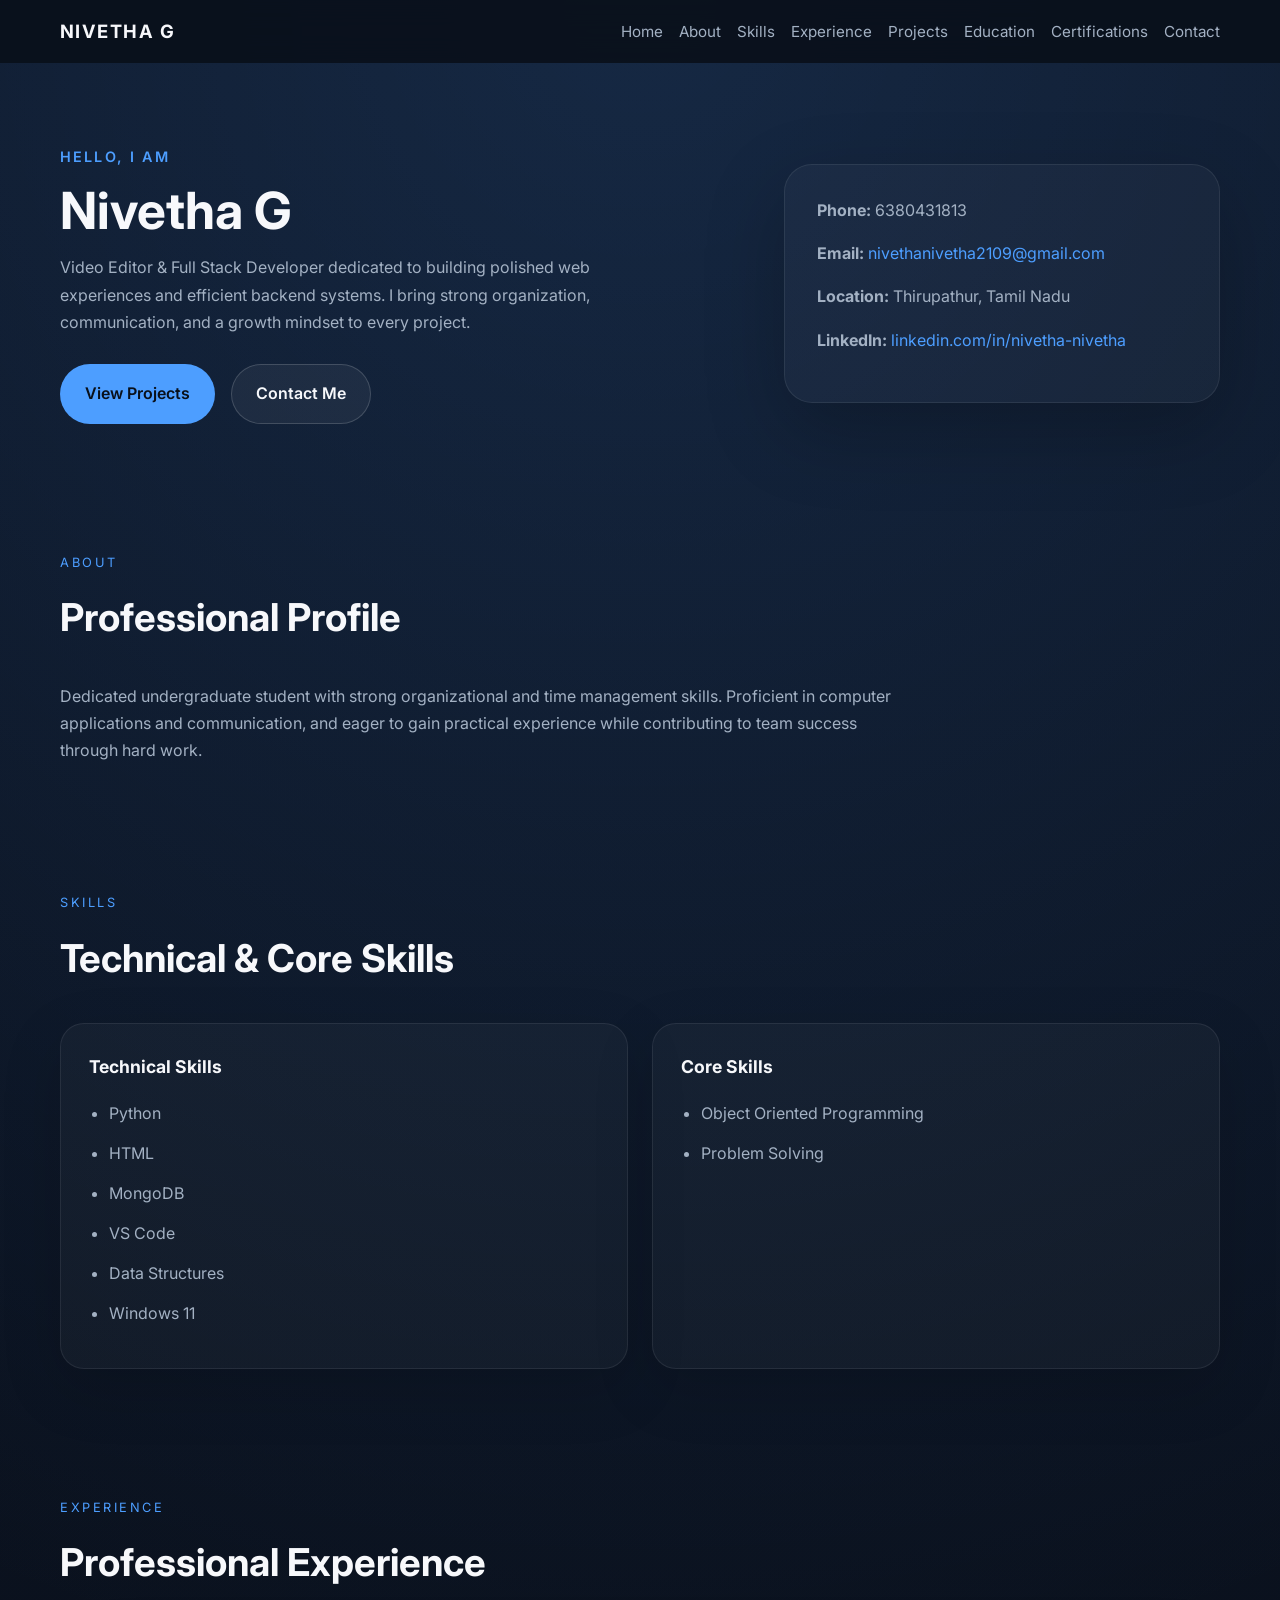
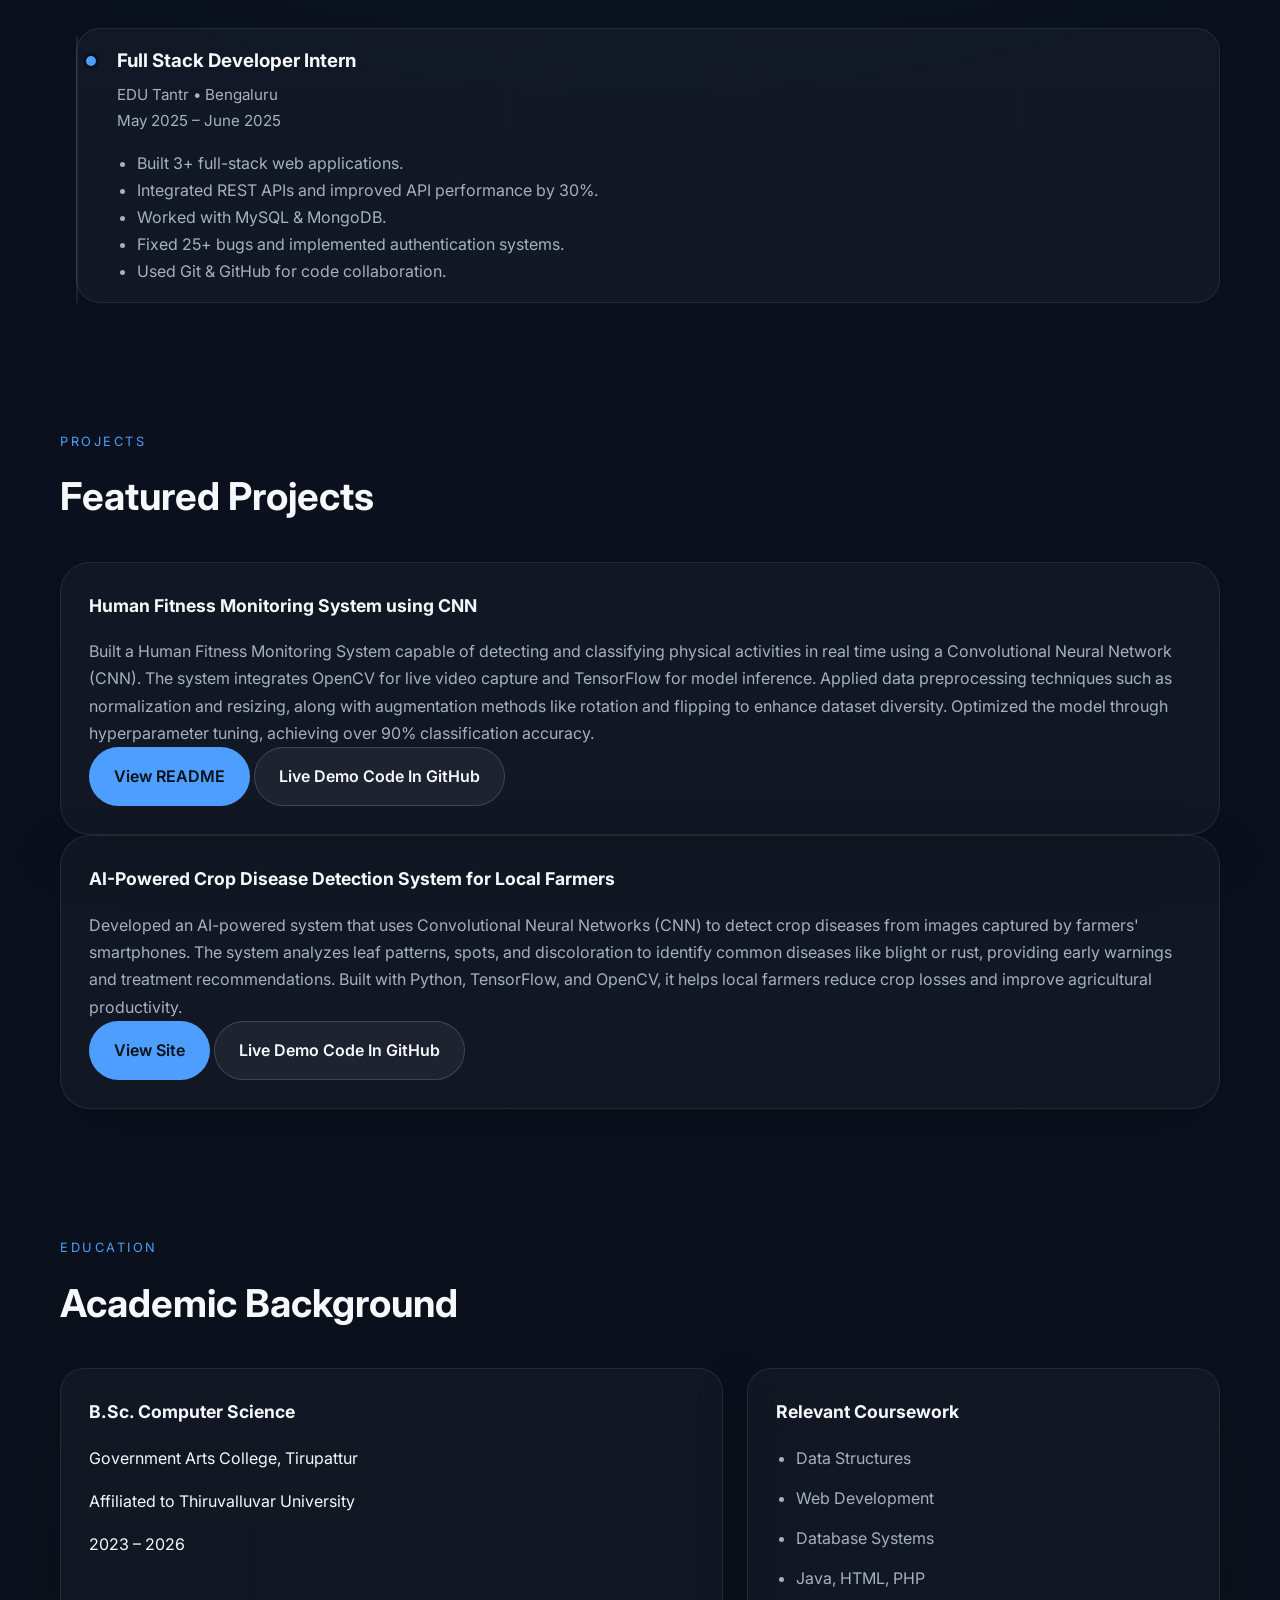
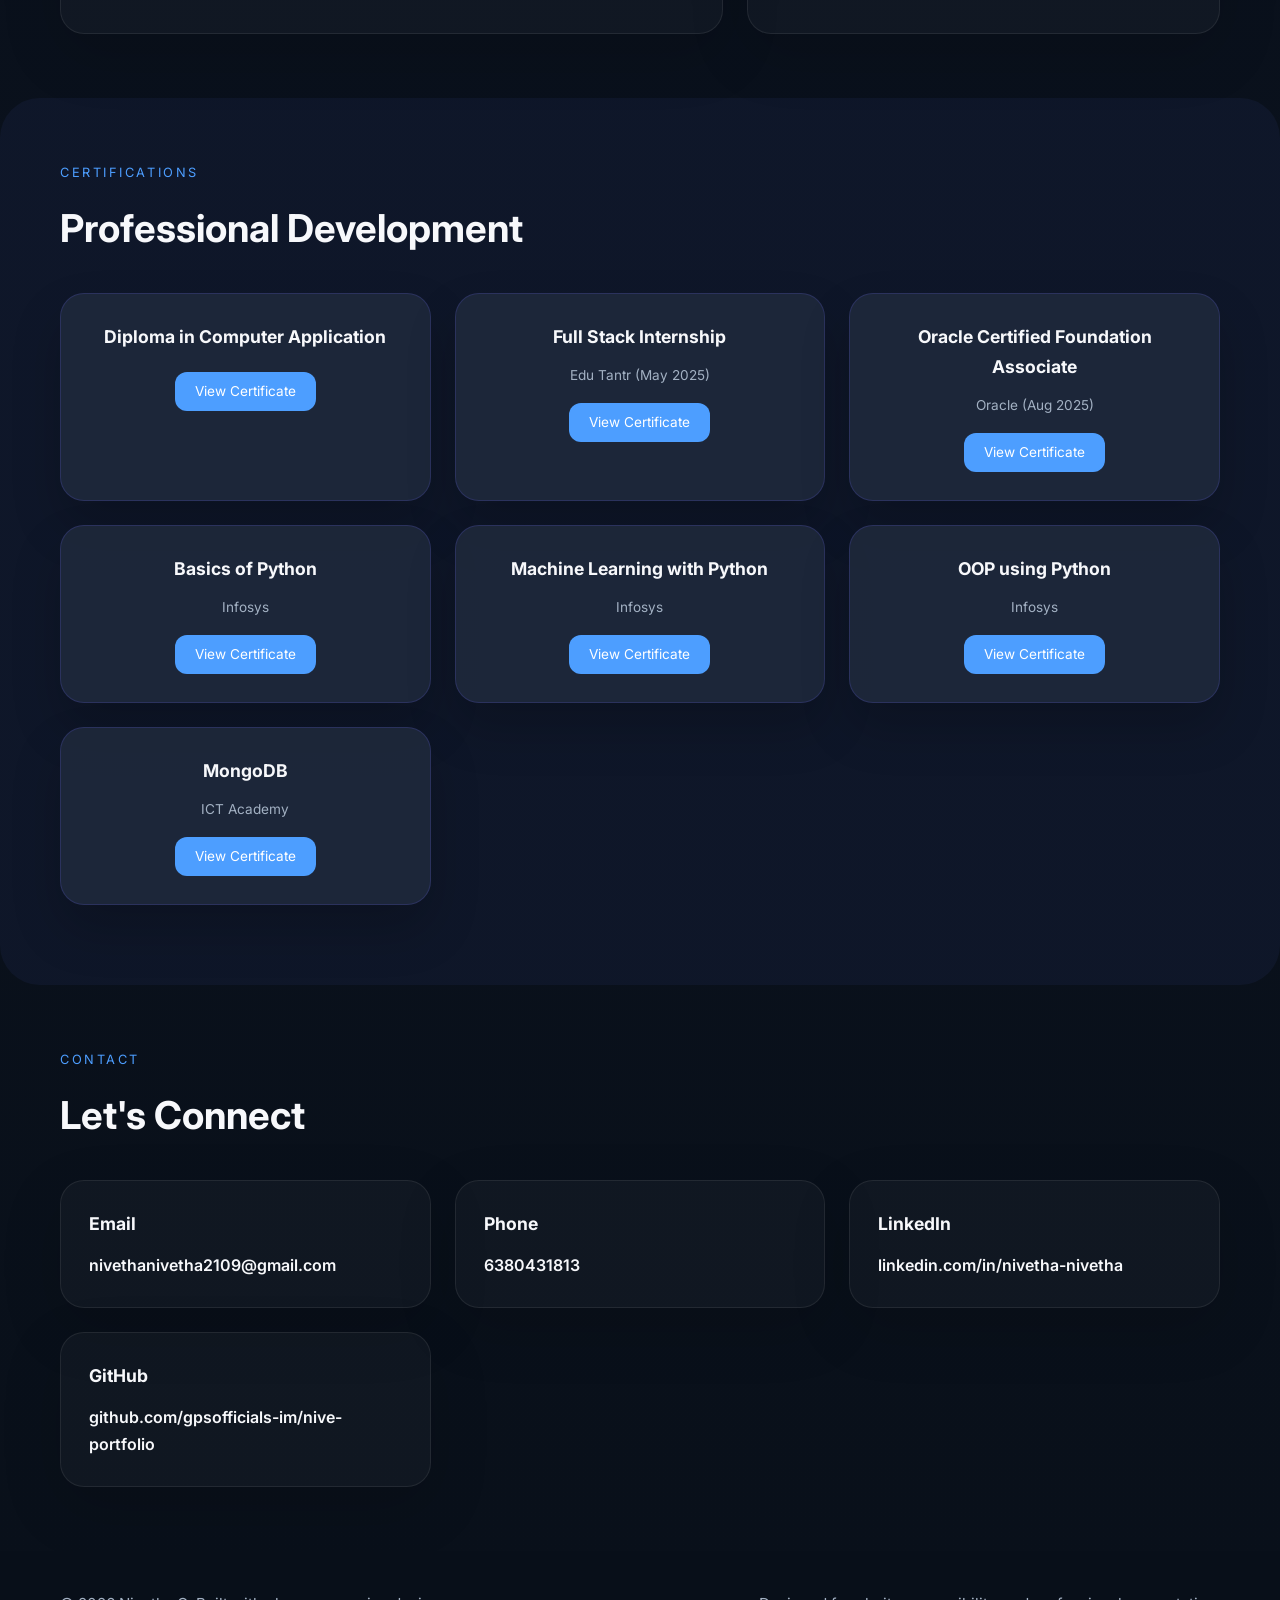
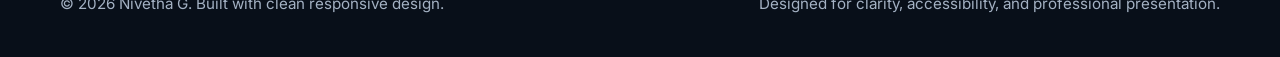
==== commit b688a7a3: "first commit" ====
--- a/index.html
+++ b/index.html
@@ -113,11 +113,25 @@
     <section class="section projects-section" id="projects">
       <div class="container section-header">
         <span class="section-label">Projects</span>
-        <h2>Featured Project</h2>
-      </div>
-      <div class="container project-card">
-        <h3>Human Fitness Monitoring System using CNN</h3>
-        <p>Built a Human Fitness Monitoring System capable of detecting and classifying physical activities in real time using a Convolutional Neural Network (CNN). The system integrates OpenCV for live video capture and TensorFlow for model inference. Applied data preprocessing techniques such as normalization and resizing, along with augmentation methods like rotation and flipping to enhance dataset diversity. Optimized the model through hyperparameter tuning, achieving over 90% classification accuracy.</p>
+        <h2>Featured Projects</h2>
+      </div>
+      <div class="container projects-grid">
+        <article class="project-card">
+          <h3>Human Fitness Monitoring System using CNN</h3>
+          <p>Built a Human Fitness Monitoring System capable of detecting and classifying physical activities in real time using a Convolutional Neural Network (CNN). The system integrates OpenCV for live video capture and TensorFlow for model inference. Applied data preprocessing techniques such as normalization and resizing, along with augmentation methods like rotation and flipping to enhance dataset diversity. Optimized the model through hyperparameter tuning, achieving over 90% classification accuracy.</p>
+          <div class="project-actions">
+            <a class="btn btn-primary" href="https://gpsofficials-im.github.io/CNN/" target="_blank" rel="noreferrer">View README</a>
+            <a class="btn btn-secondary" href="https://github.com/gpsofficials-im/CNN" target="_blank" rel="noreferrer">Live Demo Code In GitHub</a>
+          </div>
+        </article>
+        <article class="project-card">
+          <h3>AI-Powered Crop Disease Detection System for Local Farmers</h3>
+          <p>Developed an AI-powered system that uses Convolutional Neural Networks (CNN) to detect crop diseases from images captured by farmers' smartphones. The system analyzes leaf patterns, spots, and discoloration to identify common diseases like blight or rust, providing early warnings and treatment recommendations. Built with Python, TensorFlow, and OpenCV, it helps local farmers reduce crop losses and improve agricultural productivity.</p>
+          <div class="project-actions">
+            <a class="btn btn-primary" href="https://gpsofficials-im.github.io/Al-powered-Crop-Disease-Detection-System-for-Local-Farmers/" target="_blank" rel="noreferrer">View Site</a>
+            <a class="btn btn-secondary" href="https://github.com/gpsofficials-im/Al-powered-Crop-Disease-Detection-System-for-Local-Farmers" target="_blank" rel="noreferrer">Live Demo Code In GitHub</a>
+          </div>
+        </article>
       </div>
     </section>
 
@@ -206,9 +220,12 @@
         </div>
         <div class="contact-card">
           <h3>LinkedIn</h3>
-          <a href="linkedin" target="_blank" rel="noreferrer">linkedin.com/in/nivetha-nivetha</a>
-        </div>
-      </div>
+          <a href="https://www.linkedin.com/in/nivetha-nivetha-5a3a42319/" target="_blank" rel="noreferrer">linkedin.com/in/nivetha-nivetha</a>
+        </div>
+        <div class="contact-card">
+          <h3>GitHub</h3>
+          <a href="https://github.com/gpsofficials-im/nive-portfolio" target="_blank" rel="noreferrer">github.com/gpsofficials-im/nive-portfolio</a>
+        </div>
     </section>
   </main>
 
